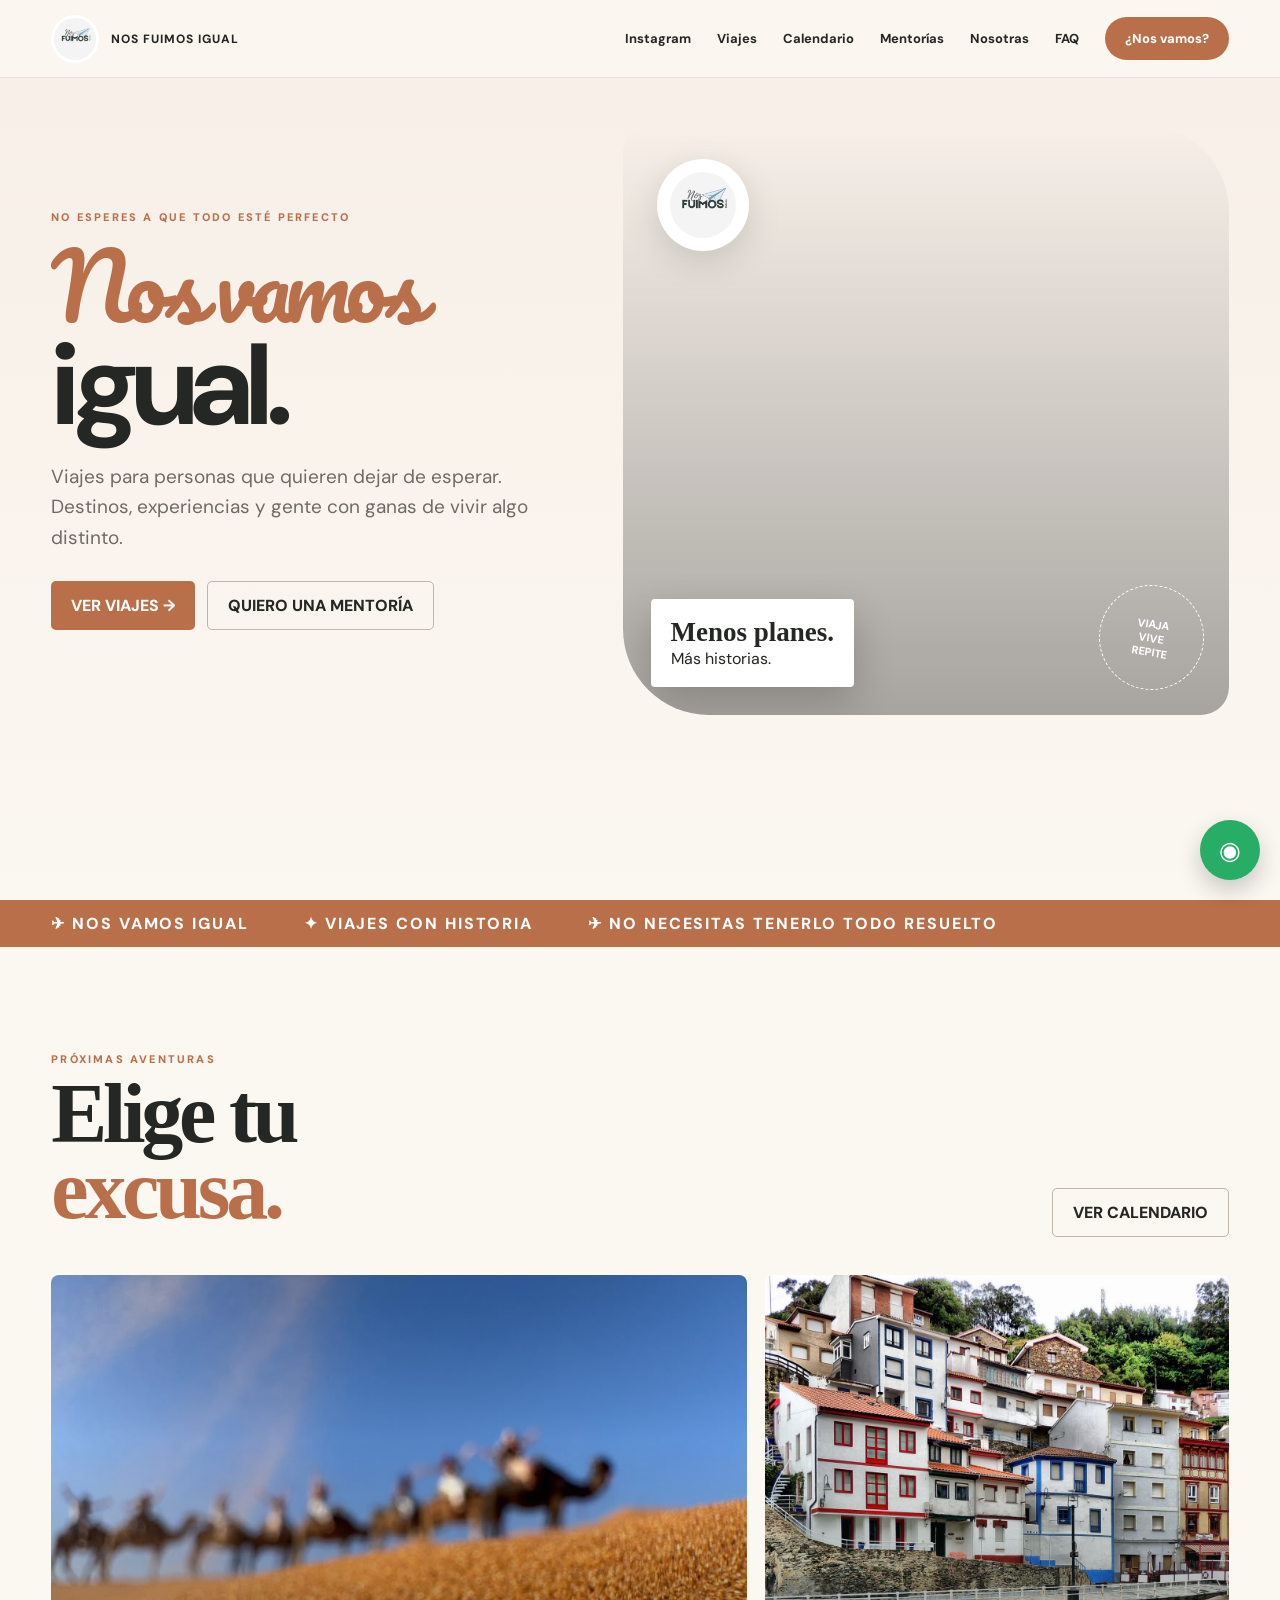
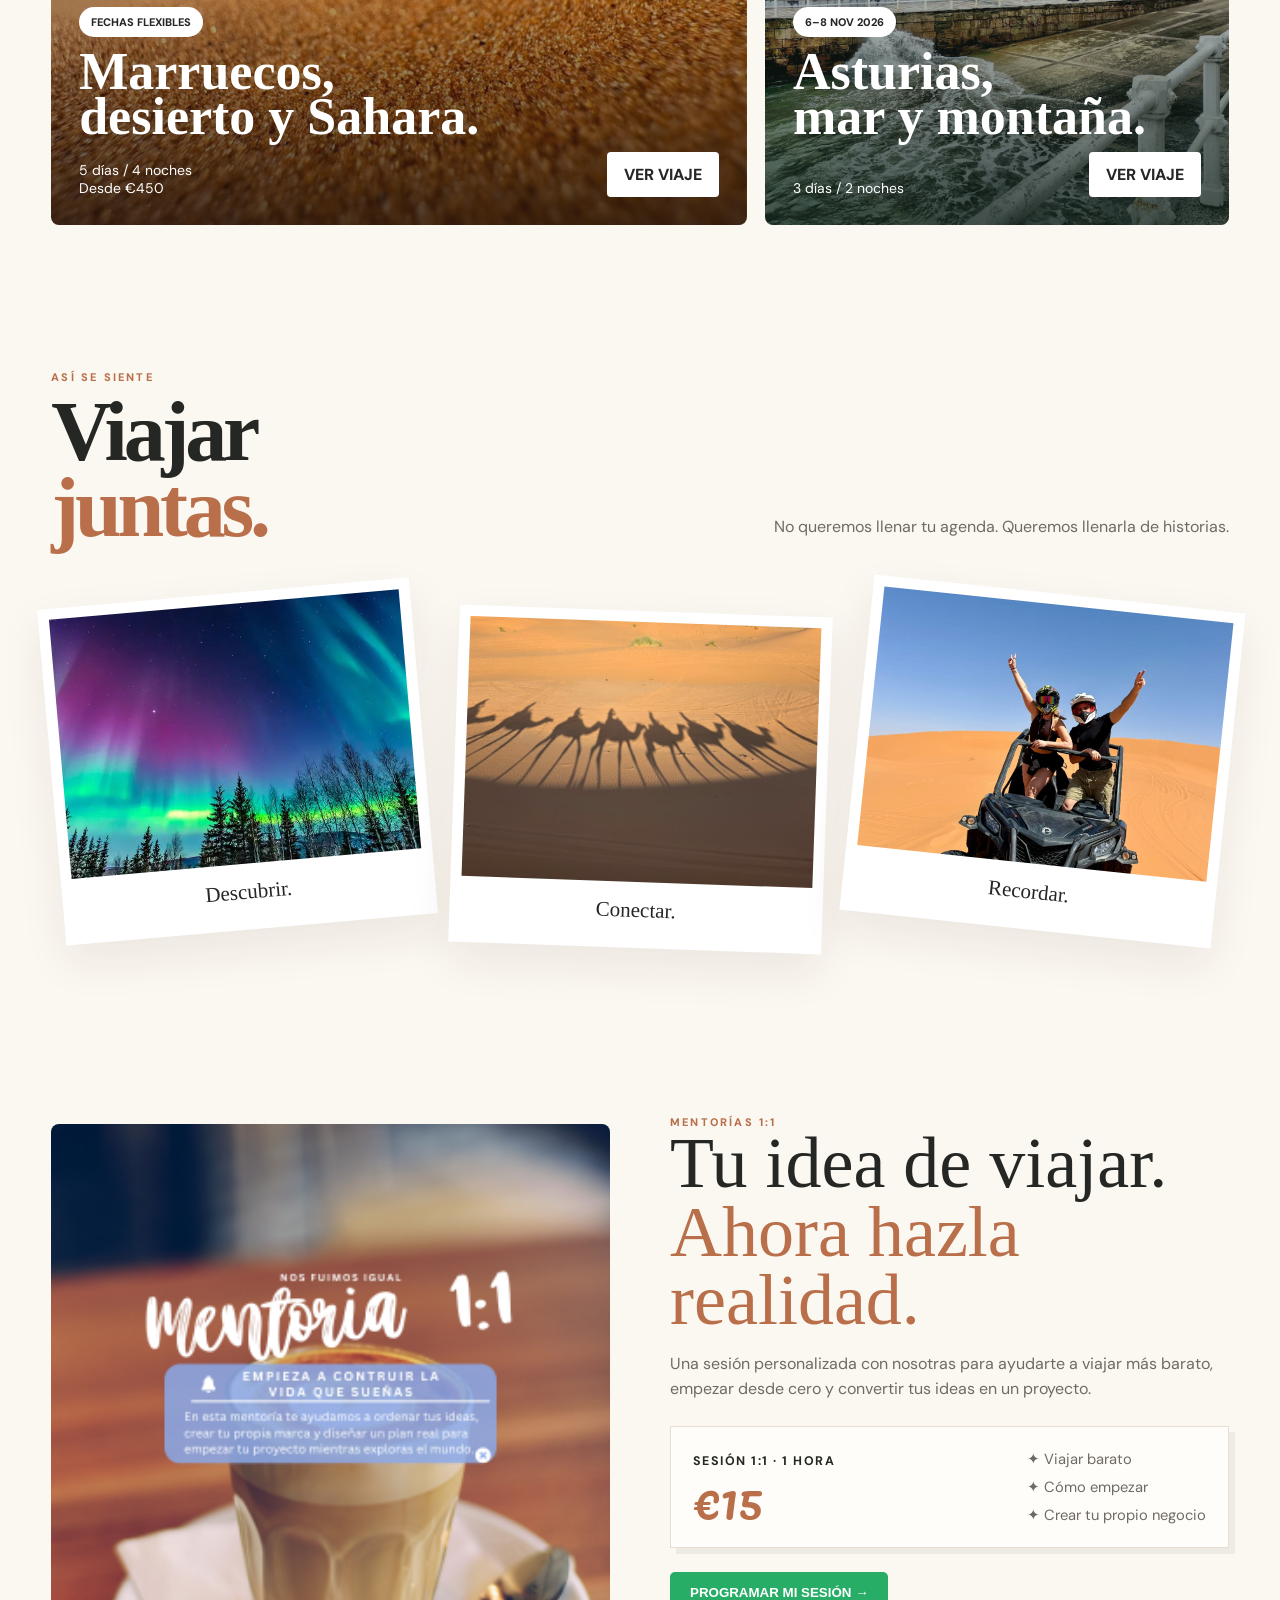
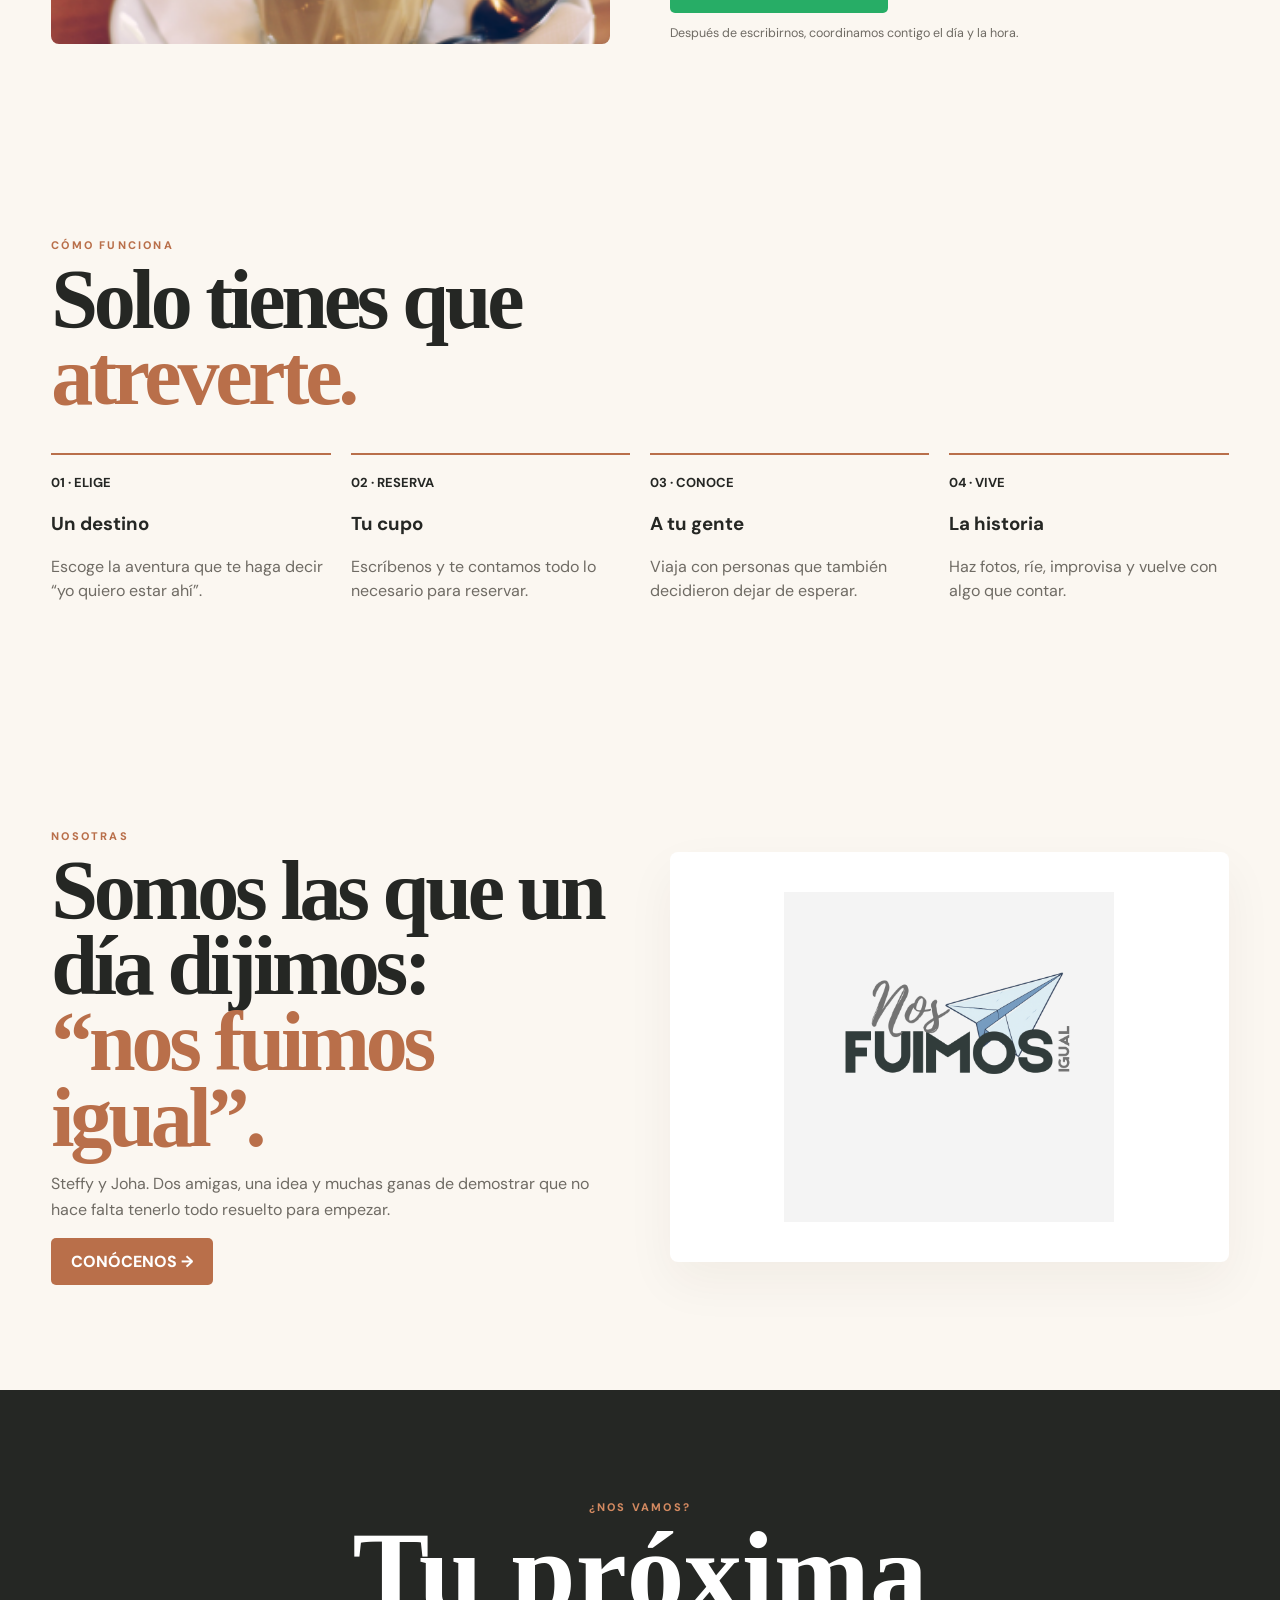
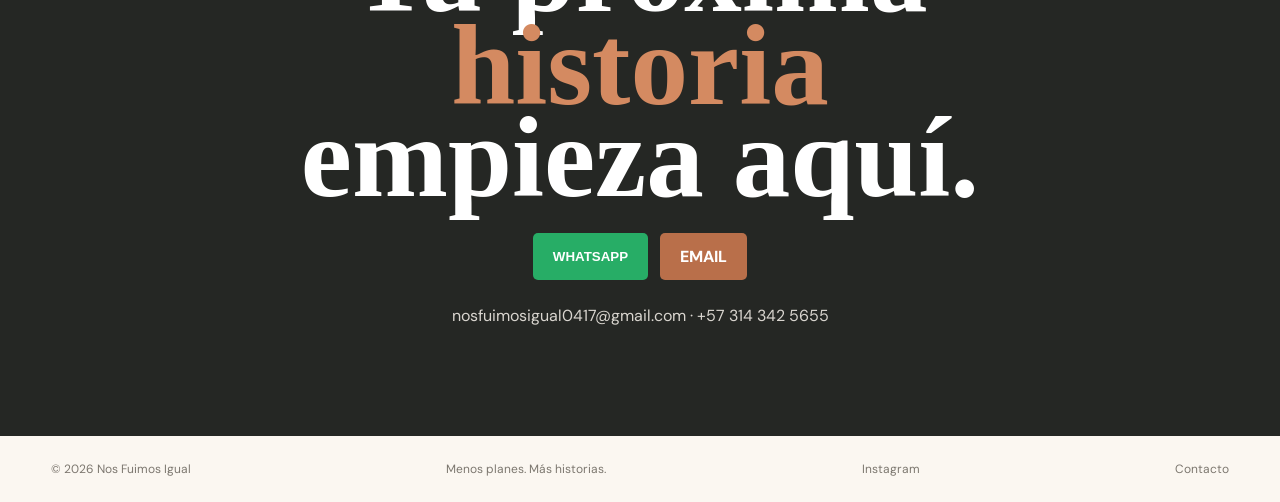
==== index.html @ 16d8e8a1 "Cambiar foto de Descubrir por auroras boreales" ====
<!doctype html><html lang="es"><head><meta charset="utf-8"><meta name="viewport" content="width=device-width,initial-scale=1"><title>Nos Fuimos Igual | Viajes que empiezan cuando te atreves</title><meta name="description" content="Nos Fuimos Igual: viajes, experiencias y aventuras para quienes quieren dejar de esperar."><link rel="stylesheet" href="styles.css"></head><body>
<header class="topbar"><a class="brand" href="index.html"><img src="fotos/NOS%20FUIMOS%20(1).png" alt="Nos Fuimos Igual"><span>NOS FUIMOS IGUAL</span></a><nav class="nav"><a href="https://www.instagram.com/nosfuimosigual/" target="_blank" rel="noopener">Instagram</a><a href="viajes.html">Viajes</a><a href="calendario.html">Calendario</a><a href="#mentorias">Mentorías</a><a href="nosotras.html">Nosotras</a><a href="faq.html">FAQ</a><a class="navcta" href="contacto.html">¿Nos vamos?</a></nav></header>
<main>
<section class="hero"><div class="wrap hero-grid"><div><div class="kicker">NO ESPERES A QUE TODO ESTÉ PERFECTO</div><h1><span class="script">Nos vamos</span><br>igual.</h1><p>Viajes para personas que quieren dejar de esperar. Destinos, experiencias y gente con ganas de vivir algo distinto.</p><div class="actions"><a class="btn" href="viajes.html">VER VIAJES →</a><a class="btn alt" href="#mentorias">QUIERO UNA MENTORÍA</a></div></div><div class="hero-visual"><img class="hero-logo" src="fotos/NOS%20FUIMOS%20(1).png" alt="Logo Nos Fuimos Igual"><div class="hero-note"><strong>Menos planes.</strong>Más historias.</div><div class="stamp">VIAJA<br>VIVE<br>REPITE</div></div></div></section>
<div class="ticker"><div class="wrap"><span>✈ NOS VAMOS IGUAL</span><span>✦ VIAJES CON HISTORIA</span><span>✈ NO NECESITAS TENERLO TODO RESUELTO</span></div></div>
<section class="section"><div class="wrap"><div class="section-head"><div><div class="kicker">PRÓXIMAS AVENTURAS</div><h2>Elige tu<br><em>excusa.</em></h2></div><a class="btn alt" href="calendario.html">VER CALENDARIO</a></div><div class="trips"><article class="trip-card morocco"><div class="trip-content"><span class="pill">FECHAS FLEXIBLES</span><h3>Marruecos,<br>desierto y Sahara.</h3><div class="trip-meta"><span>5 días / 4 noches<br>Desde €450</span><a class="white-btn" href="viaje-marruecos.html">VER VIAJE</a></div></div></article><article class="trip-card asturias"><div class="trip-content"><span class="pill">6–8 NOV 2026</span><h3>Asturias,<br>mar y montaña.</h3><div class="trip-meta"><span>3 días / 2 noches</span><a class="white-btn" href="viaje-asturias.html">VER VIAJE</a></div></div></article></div></div></section>
<section class="section" style="padding-top:40px"><div class="wrap"><div class="section-head"><div><div class="kicker">ASÍ SE SIENTE</div><h2>Viajar<br><em>juntas.</em></h2></div><p class="lead">No queremos llenar tu agenda. Queremos llenarla de historias.</p></div><div class="postcards"><div class="postcard"><img src="fotos/Auroras.webp" alt="Auroras boreales"><p>Descubrir.</p></div><div class="postcard"><img src="fotos/sombracamellos.jpeg" alt="Camellos en el desierto"><p>Conectar.</p></div><div class="postcard"><img src="fotos/marruecosboggy.jpeg" alt="Aventura"><p>Recordar.</p></div></div></div></section>
<section class="mentorias section" id="mentorias"><div class="wrap solo-grid"><div class="solo-photo"></div><div><div class="kicker">MENTORÍAS 1:1</div><div class="quote">Tu idea de viajar.<br><span style="color:var(--terr)">Ahora hazla realidad.</span></div><p class="lead">Una sesión personalizada con nosotras para ayudarte a viajar más barato, empezar desde cero y convertir tus ideas en un proyecto.</p><div class="mentor-box"><div><strong>SESIÓN 1:1 · 1 HORA</strong><div class="mentor-price">€15</div></div><div class="mentor-topics"><span>✦ Viajar barato</span><span>✦ Cómo empezar</span><span>✦ Crear tu propio negocio</span></div></div><button class="btn wa" data-wa="Hola Nos Fuimos Igual 👋 Quiero programar una mentoría 1:1 de 1 hora por €15. Me gustaría saber qué horarios tienen disponibles.">PROGRAMAR MI SESIÓN →</button><p class="small-note">Después de escribirnos, coordinamos contigo el día y la hora.</p></div></div></section>
<section class="section"><div class="wrap"><div class="kicker">CÓMO FUNCIONA</div><h2>Solo tienes que<br><em>atreverte.</em></h2><div class="steps"><div class="step"><b>01 · ELIGE</b><h3>Un destino</h3><p>Escoge la aventura que te haga decir “yo quiero estar ahí”.</p></div><div class="step"><b>02 · RESERVA</b><h3>Tu cupo</h3><p>Escríbenos y te contamos todo lo necesario para reservar.</p></div><div class="step"><b>03 · CONOCE</b><h3>A tu gente</h3><p>Viaja con personas que también decidieron dejar de esperar.</p></div><div class="step"><b>04 · VIVE</b><h3>La historia</h3><p>Haz fotos, ríe, improvisa y vuelve con algo que contar.</p></div></div></div></section>
<section class="section"><div class="wrap about"><div><div class="kicker">NOSOTRAS</div><h2>Somos las que un día dijimos:<br><em>“nos fuimos igual”.</em></h2><p class="lead">Steffy y Joha. Dos amigas, una idea y muchas ganas de demostrar que no hace falta tenerlo todo resuelto para empezar.</p><a class="btn" href="nosotras.html">CONÓCENOS →</a></div><div class="about-logo"><img src="fotos/NOS%20FUIMOS%20(1).png" alt="Logo Nos Fuimos Igual"></div></div></section>
<section class="contact"><div class="wrap"><div class="kicker" style="color:#d48a61">¿NOS VAMOS?</div><h2>Tu próxima<br><em>historia</em><br>empieza aquí.</h2><div class="contact-actions"><button class="btn wa" data-wa="Hola Nos Fuimos Igual 👋 Quiero información sobre sus viajes.">WHATSAPP</button><a class="btn" href="mailto:nosfuimosigual0417@gmail.com">EMAIL</a></div><div class="contact-info">nosfuimosigual0417@gmail.com · +57 314 342 5655</div></div></section></main>
<a class="floatwa" href="https://wa.me/573143425655" target="_blank" aria-label="WhatsApp">◉</a><footer class="footer wrap"><span>© 2026 Nos Fuimos Igual</span><span>Menos planes. Más historias.</span><a href="https://www.instagram.com/nosfuimosigual/" target="_blank" rel="noopener">Instagram</a><a href="contacto.html">Contacto</a></footer><script src="script.js"></script></body></html>
---- styles.css ----
@import url('https://fonts.googleapis.com/css2?family=DM+Sans:wght@400;500;600;700;800&family=Pacifico&display=swap');:root{--cream:#fbf7f1;--paper:#fffdf9;--terr:#b96f4a;--terr2:#d48a61;--ink:#252724;--muted:#6f6b64;--line:#e7ddd0}*{box-sizing:border-box}html{scroll-behavior:smooth}body{margin:0;background:var(--cream);color:var(--ink);font-family:'DM Sans',sans-serif}a{text-decoration:none;color:inherit}img{max-width:100%;display:block}.wrap{width:min(1180px,92vw);margin:auto}.topbar{position:fixed;z-index:50;top:0;left:0;right:0;height:78px;display:flex;align-items:center;justify-content:space-between;padding:0 4vw;background:#fbf7f1e8;backdrop-filter:blur(12px);border-bottom:1px solid #e8dfd4}.brand{display:flex;align-items:center;gap:12px;font-weight:800;letter-spacing:.08em;font-size:12px}.brand img{width:48px;height:48px;object-fit:contain;background:#fff;border-radius:50%;padding:3px}.nav{display:flex;align-items:center;gap:26px;font-size:13px;font-weight:700}.nav a:hover{color:var(--terr)}.navcta,.btn{display:inline-flex;align-items:center;justify-content:center;border:0;border-radius:5px;background:var(--terr);color:#fff;padding:13px 20px;font-weight:800;cursor:pointer}.navcta{border-radius:999px}.hero{padding:125px 0 70px;min-height:100vh;background:linear-gradient(180deg,#f7efe7,#fbf7f1)}.hero-grid{display:grid;grid-template-columns:.92fr 1.08fr;gap:55px;align-items:center}.script{font-family:Pacifico,cursive;font-weight:400}.hero h1{font-size:clamp(64px,9vw,126px);line-height:.88;letter-spacing:-.055em;margin:10px 0 25px}.hero h1 .script{color:var(--terr);font-size:.78em}.hero p{font-size:19px;line-height:1.6;color:var(--muted);max-width:560px}.actions{display:flex;gap:12px;flex-wrap:wrap;margin-top:28px}.btn.alt{background:transparent;color:var(--ink);border:1px solid #bfb5a8}.hero-visual{height:590px;border-radius:28px 86px 28px 86px;overflow:hidden;position:relative;background:linear-gradient(#0000,#0005),url('fotos/portadahd.jpg?v=1') center/cover}.hero-logo{position:absolute;left:34px;top:34px;width:92px;height:92px;background:#fff;border-radius:50%;padding:13px;box-shadow:0 10px 35px #0002}.hero-note{position:absolute;left:28px;bottom:28px;background:#fff;color:var(--ink);padding:18px 20px;border-radius:4px;box-shadow:0 15px 40px #0003}.hero-note strong{display:block;font-family:Georgia,serif;font-size:27px}.stamp{position:absolute;right:25px;bottom:25px;border:1px dashed #fff;color:#fff;border-radius:50%;width:105px;height:105px;display:grid;place-items:center;text-align:center;font-size:11px;font-weight:800;transform:rotate(9deg)}.ticker{background:var(--terr);color:#fff;padding:13px 0;overflow:hidden;white-space:nowrap;font-weight:800;letter-spacing:.12em}.ticker span{margin-right:55px}.section{padding:105px 0}.section-head{display:flex;align-items:end;justify-content:space-between;gap:30px;margin-bottom:38px}.kicker{font-size:11px;font-weight:800;letter-spacing:.2em;color:var(--terr);text-transform:uppercase}.section h2{font-family:Georgia,serif;font-size:clamp(48px,7vw,84px);line-height:.9;letter-spacing:-.05em;margin:10px 0}.section h2 em{color:var(--terr);font-style:normal}.lead{color:var(--muted);line-height:1.6;max-width:650px}.trips{display:grid;grid-template-columns:1.2fr .8fr;gap:18px}.trip-card{min-height:550px;border-radius:8px;overflow:hidden;position:relative;color:#fff;background-size:cover;background-position:center}.trip-card.morocco{background-image:linear-gradient(180deg,#0000 30%,#1c100dcc),url('fotos/Marruecos-desierto.jpeg')}.trip-card.asturias{background-image:linear-gradient(180deg,#0000 30%,#15251ecc),url('fotos/asturias.webp')}.trip-content{position:absolute;inset:auto 28px 28px}.pill{display:inline-block;padding:8px 12px;border-radius:99px;background:#fff;color:var(--ink);font-size:11px;font-weight:800;margin-bottom:12px}.trip-card h3{font-family:Georgia,serif;font-size:52px;line-height:.88;margin:0 0 12px}.trip-meta{display:flex;justify-content:space-between;align-items:end;gap:15px}.trip-meta span{font-size:14px}.white-btn{background:#fff;color:var(--ink);padding:12px 17px;border-radius:4px;font-weight:800}.postcards{display:grid;grid-template-columns:repeat(3,1fr);gap:30px;align-items:center}.postcard{background:#fff;padding:11px 11px 25px;box-shadow:0 18px 45px #3c2b1b14}.postcard:nth-child(1){transform:rotate(-5deg)}.postcard:nth-child(2){transform:translateY(18px) rotate(2deg)}.postcard:nth-child(3){transform:rotate(6deg)}.postcard img{height:260px;width:100%;object-fit:cover}.postcard p{font-family:Georgia,serif;text-align:center;margin:16px 0 0;font-size:21px}.solo{background:#ead7c8}.solo-grid{display:grid;grid-template-columns:.85fr 1.15fr;gap:55px;align-items:center}.solo-photo{min-height:520px;background:url('fotos/Mentoria11.png') center/cover;border-radius:8px}.quote{font-family:Georgia,serif;font-size:clamp(43px,6vw,72px);line-height:.95}.steps{display:grid;grid-template-columns:repeat(4,1fr);gap:20px;margin-top:40px}.step{border-top:2px solid var(--terr);padding-top:16px}.step b{font-size:13px}.step p{color:var(--muted);line-height:1.5}.about{display:grid;grid-template-columns:1fr 1fr;gap:60px;align-items:center}.about-logo{background:#fff;border-radius:8px;padding:40px;box-shadow:0 20px 50px #3c2b1b0d}.about-logo img{max-width:330px;margin:auto}.contact{background:var(--ink);color:#fff;padding:110px 0;text-align:center}.contact h2{font-family:Georgia,serif;font-size:clamp(62px,9vw,118px);line-height:.8;margin:12px 0 30px}.contact h2 em{color:var(--terr2);font-style:normal}.contact-actions{display:flex;justify-content:center;gap:12px;flex-wrap:wrap}.wa{background:#27ad66}.contact-info{margin-top:25px;color:#d9d5cf}.floatwa{position:fixed;right:20px;bottom:20px;z-index:60;width:60px;height:60px;border-radius:50%;background:#27ad66;color:#fff;display:grid;place-items:center;font-size:25px;box-shadow:0 10px 25px #0003}.footer{padding:25px 0;display:flex;justify-content:space-between;gap:20px;color:#7c776f;font-size:12px}.pagehero{padding:140px 0 70px;background:#ead7c8}.detail{padding:75px 0}.detail-hero{display:grid;grid-template-columns:1.15fr .85fr;gap:40px;align-items:end}.detail-photo{min-height:600px;border-radius:8px;background:center/cover}.detail-photo.morocco{background-image:url('fotos/Marruecos.jpg')}.detail-copy h1{font-family:Georgia,serif;font-size:clamp(60px,8vw,105px);line-height:.84;letter-spacing:-.05em;margin:15px 0}.detail-copy h1 em{color:var(--terr);font-style:normal}.facts{display:grid;grid-template-columns:1fr 1fr;gap:10px;margin:25px 0}.fact{background:#fff;padding:18px;border-left:4px solid var(--terr)}.fact small{display:block;color:var(--terr);font-weight:800;font-size:10px;letter-spacing:.15em;margin-bottom:6px}.pricebox{background:var(--terr);color:#fff;padding:28px;border-radius:4px;margin-top:20px}.pricebox small{letter-spacing:.15em;font-weight:800}.pricebox strong{font-size:62px;display:block;font-family:Georgia,serif}.pricebox span{font-weight:800}.info-list{font-size:18px;line-height:1.8}.info-list li::marker{color:var(--terr)}@media(max-width:850px){.nav{display:none}.hero-grid,.solo-grid,.about,.detail-hero,.trips{grid-template-columns:1fr}.hero{padding-top:105px}.hero-visual{height:430px}.postcards{grid-template-columns:1fr 1fr}.postcard:nth-child(3){display:none}.steps{grid-template-columns:1fr 1fr}.detail-photo{min-height:420px}}@media(max-width:560px){.section{padding:70px 0}.hero h1{font-size:61px}.hero-visual{height:390px}.postcards{grid-template-columns:1fr}.postcard:nth-child(3){display:block}.postcard:nth-child(2){transform:none}.steps{grid-template-columns:1fr}.facts{grid-template-columns:1fr}.footer{flex-direction:column}.trip-card h3{font-size:43px}.contact h2{font-size:65px}}

/* Mentorías 1:1 */
.mentor-box{margin:24px 0;padding:22px;border:1px solid var(--line);background:var(--paper);display:flex;align-items:center;justify-content:space-between;gap:24px;box-shadow:6px 6px 0 rgba(37,39,36,.06)}
.mentor-box strong{font-size:.78rem;letter-spacing:.12em}
.mentor-price{font-family:"Pacifico",cursive;font-size:3rem;line-height:1;color:var(--terr);margin-top:6px}
.mentor-topics{display:flex;flex-direction:column;gap:8px;font-size:.92rem;color:var(--muted)}
.small-note{font-size:.78rem;color:var(--muted);margin-top:12px}
@media(max-width:760px){.mentor-box{align-items:flex-start;flex-direction:column;gap:16px}.mentor-price{font-size:2.5rem}}


/* Catálogo de viajes */
.catalog-section{padding:85px 0 110px;background:var(--cream)}
.cards{display:grid;grid-template-columns:repeat(2,minmax(0,1fr));gap:28px}
.trip{min-height:620px;border-radius:12px;overflow:hidden;position:relative;color:#fff;padding:30px;display:flex;flex-direction:column;justify-content:flex-end;box-shadow:0 22px 55px #3c2b1b1c;background-size:cover;background-position:center}
.trip.morocco{background-image:linear-gradient(180deg,#0000 30%,#17100edd 100%),url('fotos/Marruecos-desierto.jpeg')}
.trip.asturias{background-image:linear-gradient(180deg,#0000 30%,#142016dd 100%),url('fotos/asturias.webp')}
.trip .tag{position:absolute;top:24px;left:24px;background:#fff;color:var(--ink);padding:9px 14px;border-radius:999px;font-size:11px;font-weight:800;letter-spacing:.05em}
.trip .country{font-size:12px;font-weight:800;letter-spacing:.16em;margin-bottom:12px}
.trip h3{font-family:Georgia,serif;font-size:clamp(45px,5vw,68px);line-height:.88;letter-spacing:-.04em;margin:0 0 14px}
.trip p{margin:0 0 22px;font-size:15px}
.trip-bottom{display:flex;align-items:center;justify-content:space-between;gap:20px}
.trip-bottom strong{font-size:18px}
.whitebtn{display:inline-flex;align-items:center;justify-content:center;background:#fff;color:var(--ink);padding:15px 22px;border-radius:5px;font-weight:800;font-size:13px;letter-spacing:.03em;box-shadow:0 8px 20px #0003;transition:transform .2s,background .2s}
.whitebtn:hover{transform:translateY(-2px);background:#f7efe7}
@media(max-width:760px){.cards{grid-template-columns:1fr}.trip{min-height:540px}.catalog-section{padding:65px 0 80px}}


/* Itinerarios y fichas completas */
.itinerary{padding:95px 0;background:var(--paper)}
.itinerary-head{max-width:760px;margin-bottom:48px}
.itinerary-head h2{font-family:Georgia,serif;font-size:clamp(48px,6vw,78px);line-height:.9;letter-spacing:-.05em;margin:10px 0 18px}
.itinerary-head h2 em{color:var(--terr);font-style:normal}
.day-card{display:grid;grid-template-columns:260px 1fr;gap:34px;align-items:stretch;padding:28px 0;border-top:1px solid var(--line)}
.day-card:last-child{border-bottom:1px solid var(--line)}
.day-photo{min-height:230px;border-radius:10px;background:center/cover}
.day-number{color:var(--terr);font-weight:800;font-size:11px;letter-spacing:.18em;margin-bottom:8px}
.day-card h3{font-family:Georgia,serif;font-size:38px;line-height:1;margin:0 0 14px}
.day-card p{color:var(--muted);font-size:16px;line-height:1.65;margin:0 0 12px}
.day-card ul{margin:10px 0 0;padding-left:20px;color:var(--muted);line-height:1.65}
.include-grid{display:grid;grid-template-columns:1fr 1fr;gap:22px;margin-top:35px}
.include-box{padding:30px;background:var(--cream);border:1px solid var(--line);border-radius:8px}
.include-box h3{font-family:Georgia,serif;font-size:34px;margin:0 0 18px}
.include-box ul{margin:0;padding-left:20px;line-height:1.8;color:var(--muted)}
.trip-price-banner{margin:45px 0;padding:32px 36px;background:var(--terr);color:#fff;border-radius:10px;display:flex;align-items:center;justify-content:space-between;gap:25px}
.trip-price-banner small{display:block;letter-spacing:.15em;font-weight:800;font-size:11px}
.trip-price-banner strong{font-family:Georgia,serif;font-size:52px;line-height:1}
.trip-price-banner span{font-size:14px;opacity:.92}
.gallery-strip{display:grid;grid-template-columns:repeat(3,1fr);gap:18px;margin-top:48px}
.gallery-strip img{width:100%;height:250px;object-fit:cover;border-radius:10px}
.final-cta{background:var(--ink);color:#fff;padding:90px 0;text-align:center}
.final-cta h2{font-family:Georgia,serif;font-size:clamp(55px,8vw,100px);line-height:.85;margin:12px 0 28px}
.final-cta h2 em{color:var(--terr2);font-style:normal}
@media(max-width:760px){
  .day-card{grid-template-columns:1fr}
  .day-photo{min-height:260px}
  .include-grid,.gallery-strip{grid-template-columns:1fr}
  .trip-price-banner{align-items:flex-start;flex-direction:column}
  .trip-price-banner strong{font-size:44px}
}

.info-grid{display:grid;grid-template-columns:1fr 1fr;gap:10px;margin:25px 0}
.info{background:#fff;padding:18px;border-left:4px solid var(--terr);display:flex;flex-direction:column;gap:6px}
.info b{font-size:10px;letter-spacing:.15em;color:var(--terr)}
@media(max-width:560px){.info-grid{grid-template-columns:1fr}}

/* Calendario dinámico */
.calendar-hero{background:linear-gradient(135deg,#ead7c8,#fbf7f1)}
.calendar-section{padding:90px 0 110px;background:var(--cream)}
.calendar-intro{max-width:800px;margin-bottom:65px}
.calendar-intro h2{font-family:Georgia,serif;font-size:clamp(48px,6vw,78px);line-height:.9;letter-spacing:-.05em;margin:10px 0 18px}
.calendar-intro h2 em,.calendar-flex h3 em{color:var(--terr);font-style:normal}
.month-block{margin:0 0 72px}
.month-title{display:flex;align-items:baseline;gap:14px;border-bottom:2px solid var(--ink);padding-bottom:12px;margin-bottom:22px}
.month-title span{font-family:Georgia,serif;font-size:clamp(35px,5vw,58px);line-height:1}
.month-title strong{font-size:15px;letter-spacing:.16em;color:var(--terr)}
.calendar-cards{display:grid;grid-template-columns:1fr 1fr;gap:22px}
.calendar-trip{background:var(--paper);border:1px solid var(--line);border-radius:12px;overflow:hidden;display:grid;grid-template-columns:180px 1fr;min-height:280px;box-shadow:0 14px 35px #3c2b1b12}
.calendar-trip.upcoming{grid-template-columns:280px 1fr}
.calendar-trip-photo{background:center/cover;min-height:100%}
.asturias-calendar{background-image:url('fotos/asturias.webp')}
.morocco-calendar{background-image:url('fotos/Marruecos.jpg')}
 .asia-calendar{background-image:linear-gradient(135deg,#17334a,#7a6b92,#d48a61)}
 .aurora-calendar{background-image:linear-gradient(135deg,#102c3d,#355c66,#8d7390)}
.calendar-trip-body{padding:25px;display:flex;flex-direction:column}
.calendar-label{font-size:10px;font-weight:800;letter-spacing:.14em;color:var(--terr)}
.calendar-trip h3{font-family:Georgia,serif;font-size:34px;line-height:1;margin:8px 0}
.calendar-sub{font-weight:800;margin:0 0 12px}
.calendar-trip-body>p:not(.calendar-sub){color:var(--muted);line-height:1.55;margin:0 0 18px}
.calendar-bottom{display:flex;align-items:center;justify-content:space-between;gap:12px;margin-top:auto}
.calendar-bottom strong{font-size:14px}
.calendar-flex{display:flex;align-items:center;justify-content:space-between;gap:30px;background:var(--ink);color:#fff;padding:32px;border-radius:12px}
.calendar-flex h3{font-family:Georgia,serif;font-size:36px;margin:7px 0}
.calendar-flex p{color:#d9d5cf;max-width:700px;line-height:1.55;margin:0}
@media(max-width:850px){.calendar-cards{grid-template-columns:1fr}.calendar-trip,.calendar-trip.upcoming{grid-template-columns:1fr}.calendar-trip-photo{min-height:220px}.calendar-flex{flex-direction:column;align-items:flex-start}}
@media(max-width:560px){.calendar-section{padding:65px 0 80px}.month-block{margin-bottom:55px}.calendar-bottom{align-items:flex-start;flex-direction:column}.calendar-flex{padding:25px}}

.mentorias{padding-top:80px;padding-bottom:80px}.mentorias .solo-grid{display:grid;grid-template-columns:1fr 1fr;gap:60px;align-items:center}@media(max-width:760px){.mentorias .solo-grid{grid-template-columns:1fr;gap:35px}}

/* Hero principal: foto kayak + logo sin recorte */
.hero-logo{object-fit:contain}

/* Calendario visual */
.calendar-showcase{display:grid;grid-template-columns:1fr 1fr;gap:28px}
.calendar-destination{position:relative;min-height:540px;border-radius:14px;overflow:hidden;color:#fff;background-size:cover;background-position:center;box-shadow:0 20px 55px #3c2b1b20}
.calendar-destination::after{content:"";position:absolute;inset:0;background:linear-gradient(180deg,#0000 28%,#17100ee8 100%)}
.calendar-destination.asturias{background-image:url('fotos/asturias.webp')}
.calendar-destination.morocco{background-image:url('fotos/Marruecos-desierto.jpeg')}
.calendar-destination.asia{background-image:url('fotos/Asia.jpg?v=2')}
.calendar-destination.aurora{background-image:url('fotos/Auroras.webp?v=2')}
.calendar-destination .calendar-date{position:absolute;z-index:2;top:22px;left:22px;background:#fff;color:var(--ink);padding:12px 16px;border-radius:999px;font-size:12px;font-weight:800;letter-spacing:.06em}
.calendar-destination .calendar-destination-body{position:absolute;z-index:2;left:30px;right:30px;bottom:30px}
.calendar-destination .calendar-destination-body .kicker{color:#fff;opacity:.9}
.calendar-destination h3{font-family:Georgia,serif;font-size:clamp(52px,6vw,82px);line-height:.84;letter-spacing:-.05em;margin:8px 0 14px}
.calendar-destination p{max-width:570px;line-height:1.5;margin:0 0 20px;color:#eee8e0}
.calendar-destination .calendar-actions{display:flex;align-items:center;justify-content:space-between;gap:18px}
.calendar-destination .calendar-actions strong{font-size:15px}
.calendar-note{margin-top:55px;padding:30px;background:var(--ink);color:#fff;border-radius:12px;display:flex;align-items:center;justify-content:space-between;gap:25px}
.calendar-note p{color:#d9d5cf;max-width:700px;margin:8px 0 0;line-height:1.55}
@media(max-width:850px){.calendar-showcase{grid-template-columns:1fr}.calendar-destination{min-height:500px}.calendar-note{flex-direction:column;align-items:flex-start}}
@media(max-width:560px){.calendar-destination{min-height:450px}.calendar-destination h3{font-size:48px}.calendar-destination .calendar-destination-body{left:22px;right:22px;bottom:22px}}

/* Nosotras: fotos reales de Joha y Steff */
.team-gallery{display:grid;grid-template-columns:1.15fr .85fr;gap:18px;margin-top:35px}
.team-gallery .team-main{min-height:560px;background:center/cover;border-radius:12px}
.team-gallery .team-side{display:grid;grid-template-rows:1fr 1fr;gap:18px}
.team-gallery .team-side div{min-height:270px;background:center/cover;border-radius:12px}
.team-caption{margin-top:16px;color:var(--muted);font-size:14px}
@media(max-width:760px){.team-gallery{grid-template-columns:1fr}.team-gallery .team-side{grid-template-columns:1fr 1fr;grid-template-rows:1fr}.team-gallery .team-side div{min-height:230px}}


/* Nosotras: foto protagonista + logo secundario */
.about-photo{background:var(--paper);border-radius:8px;overflow:hidden;box-shadow:0 20px 50px #3c2b1b0d;min-height:430px}
.about-photo img{width:100%;height:100%;min-height:430px;object-fit:cover}
.team-logo{background:#fff;border-radius:12px;display:flex;align-items:center;justify-content:center;padding:25px;box-shadow:0 12px 30px #3c2b1b12}
.team-logo img{width:100%;height:100%;object-fit:contain}
@media(max-width:760px){.about-photo,.about-photo img{min-height:360px}}
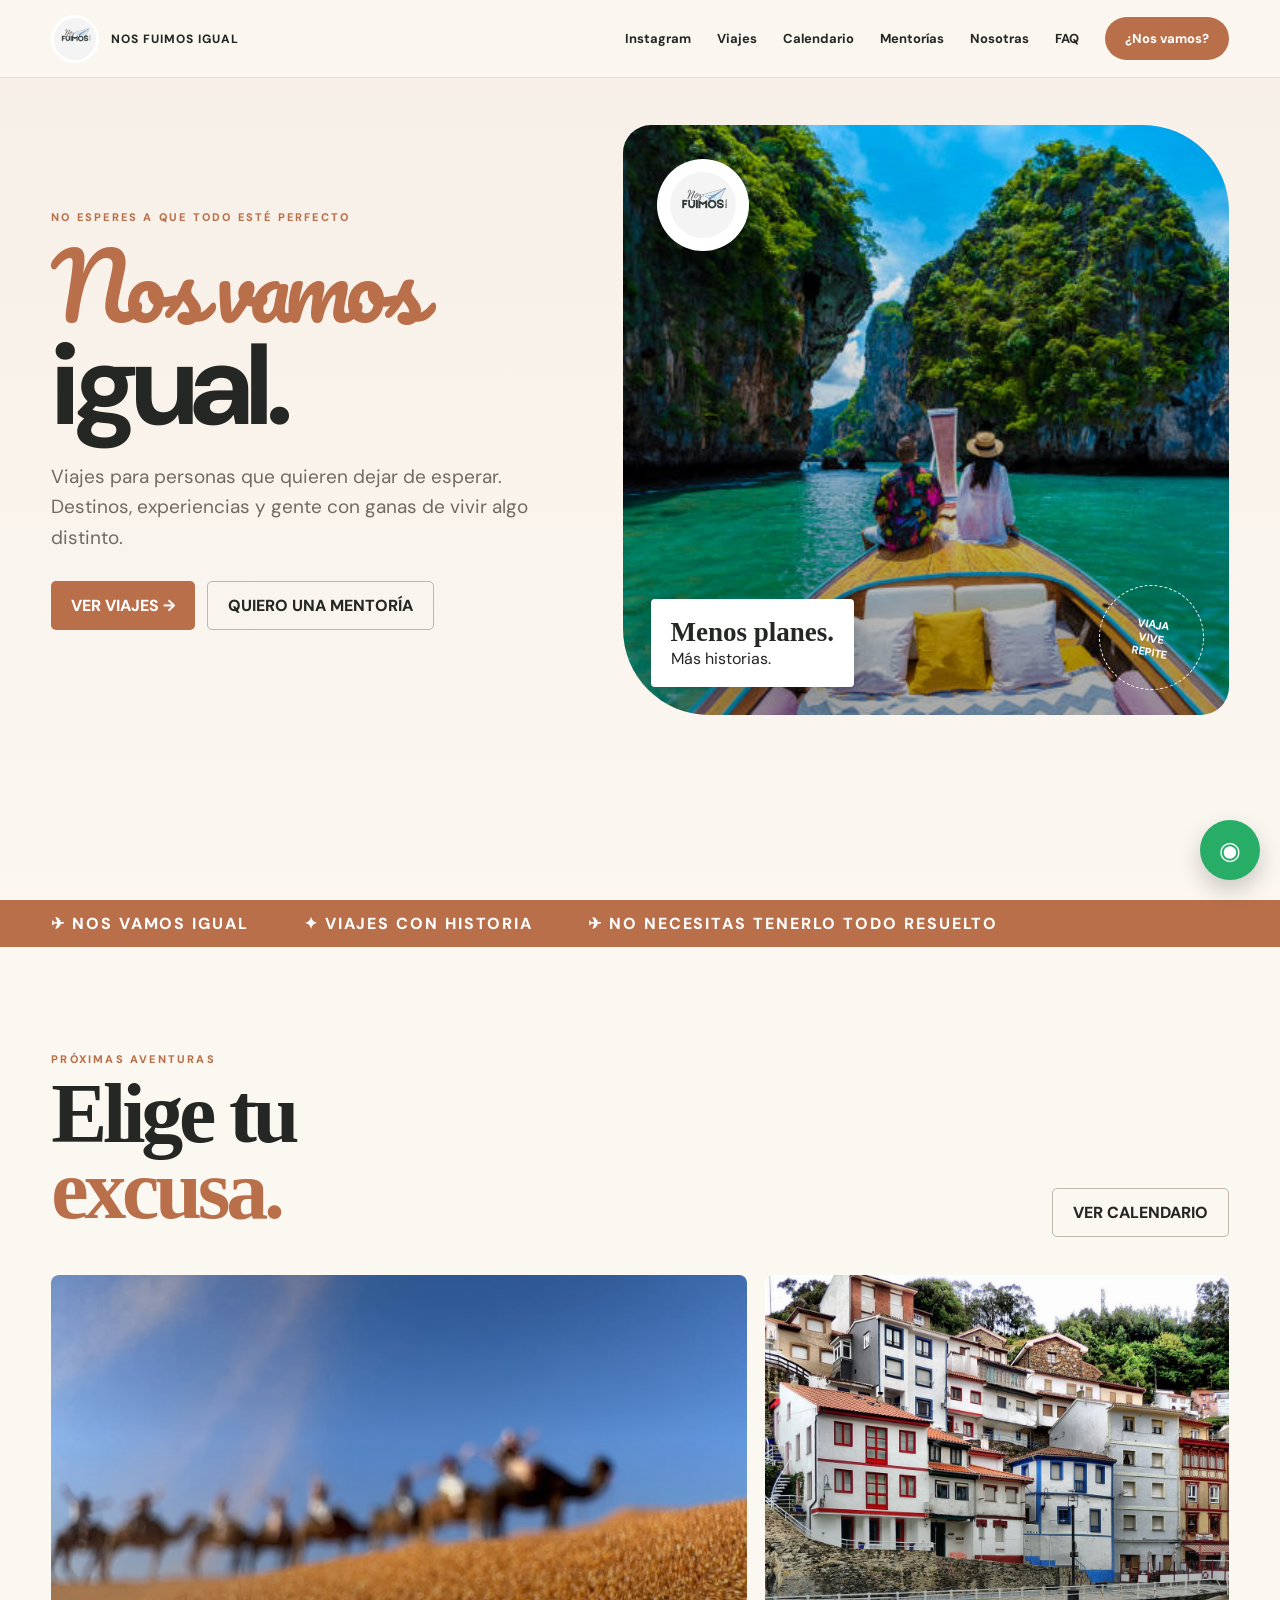
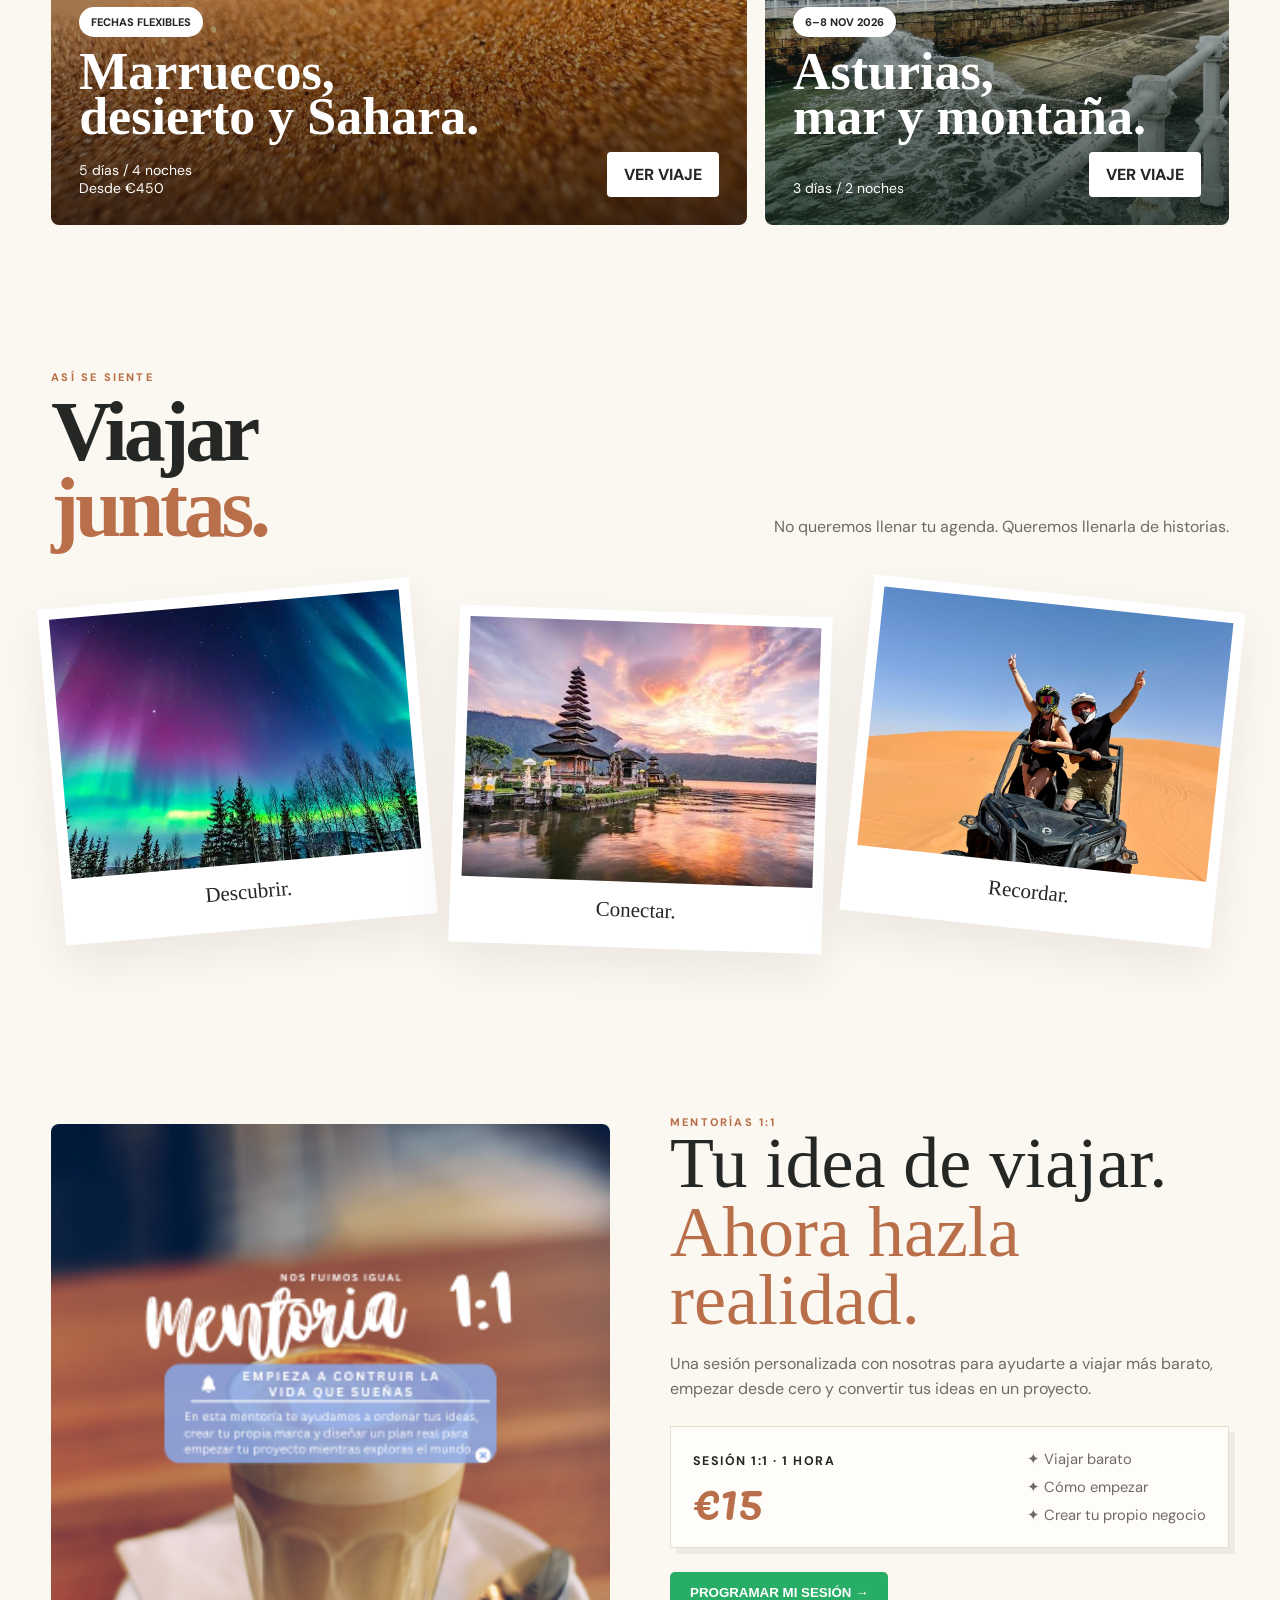
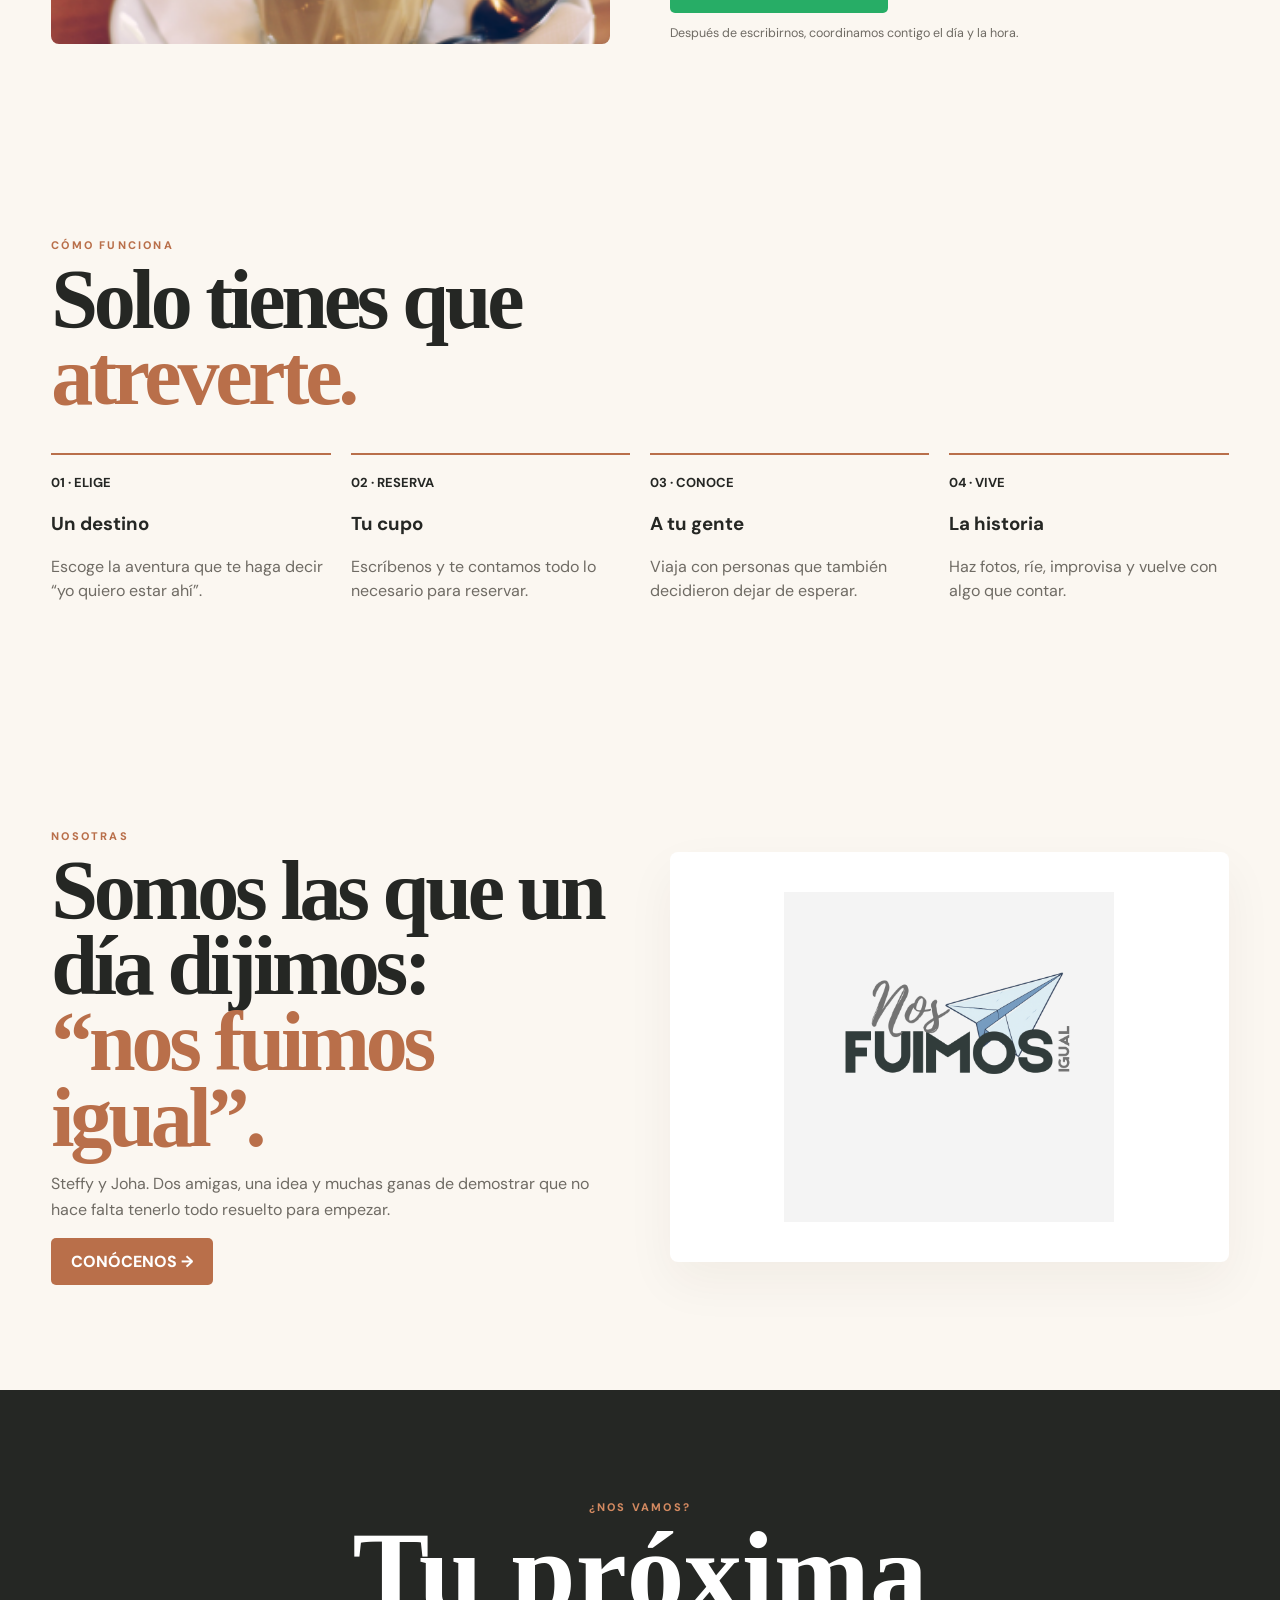
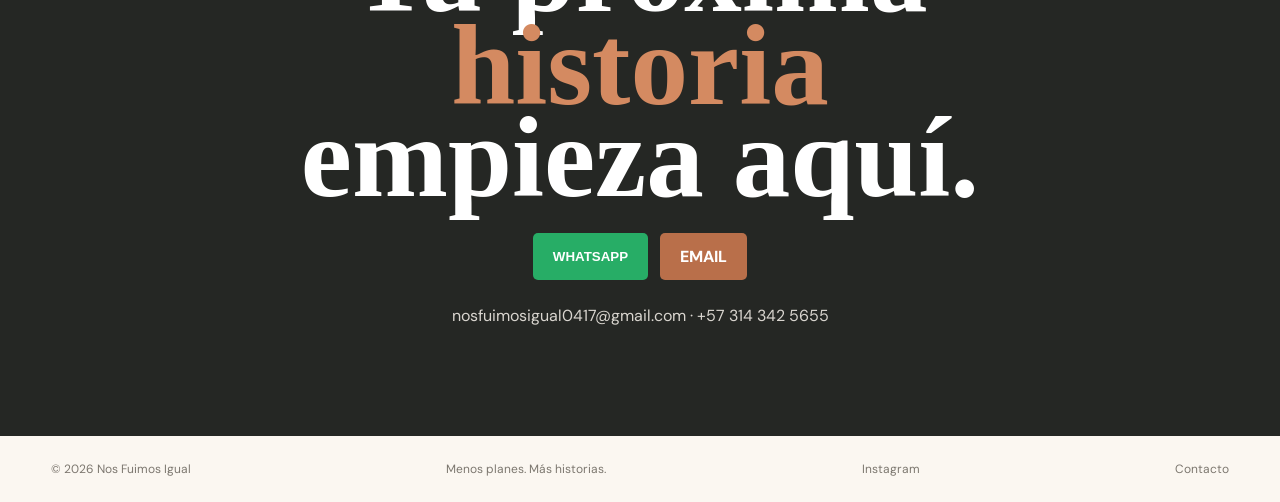
==== commit 72001333: "Cambiar Conectar por Asia 1" ====
--- a/index.html
+++ b/index.html
@@ -4,7 +4,7 @@
 <section class="hero"><div class="wrap hero-grid"><div><div class="kicker">NO ESPERES A QUE TODO ESTÉ PERFECTO</div><h1><span class="script">Nos vamos</span><br>igual.</h1><p>Viajes para personas que quieren dejar de esperar. Destinos, experiencias y gente con ganas de vivir algo distinto.</p><div class="actions"><a class="btn" href="viajes.html">VER VIAJES →</a><a class="btn alt" href="#mentorias">QUIERO UNA MENTORÍA</a></div></div><div class="hero-visual"><img class="hero-logo" src="fotos/NOS%20FUIMOS%20(1).png" alt="Logo Nos Fuimos Igual"><div class="hero-note"><strong>Menos planes.</strong>Más historias.</div><div class="stamp">VIAJA<br>VIVE<br>REPITE</div></div></div></section>
 <div class="ticker"><div class="wrap"><span>✈ NOS VAMOS IGUAL</span><span>✦ VIAJES CON HISTORIA</span><span>✈ NO NECESITAS TENERLO TODO RESUELTO</span></div></div>
 <section class="section"><div class="wrap"><div class="section-head"><div><div class="kicker">PRÓXIMAS AVENTURAS</div><h2>Elige tu<br><em>excusa.</em></h2></div><a class="btn alt" href="calendario.html">VER CALENDARIO</a></div><div class="trips"><article class="trip-card morocco"><div class="trip-content"><span class="pill">FECHAS FLEXIBLES</span><h3>Marruecos,<br>desierto y Sahara.</h3><div class="trip-meta"><span>5 días / 4 noches<br>Desde €450</span><a class="white-btn" href="viaje-marruecos.html">VER VIAJE</a></div></div></article><article class="trip-card asturias"><div class="trip-content"><span class="pill">6–8 NOV 2026</span><h3>Asturias,<br>mar y montaña.</h3><div class="trip-meta"><span>3 días / 2 noches</span><a class="white-btn" href="viaje-asturias.html">VER VIAJE</a></div></div></article></div></div></section>
-<section class="section" style="padding-top:40px"><div class="wrap"><div class="section-head"><div><div class="kicker">ASÍ SE SIENTE</div><h2>Viajar<br><em>juntas.</em></h2></div><p class="lead">No queremos llenar tu agenda. Queremos llenarla de historias.</p></div><div class="postcards"><div class="postcard"><img src="fotos/Auroras.webp" alt="Auroras boreales"><p>Descubrir.</p></div><div class="postcard"><img src="fotos/sombracamellos.jpeg" alt="Camellos en el desierto"><p>Conectar.</p></div><div class="postcard"><img src="fotos/marruecosboggy.jpeg" alt="Aventura"><p>Recordar.</p></div></div></div></section>
+<section class="section" style="padding-top:40px"><div class="wrap"><div class="section-head"><div><div class="kicker">ASÍ SE SIENTE</div><h2>Viajar<br><em>juntas.</em></h2></div><p class="lead">No queremos llenar tu agenda. Queremos llenarla de historias.</p></div><div class="postcards"><div class="postcard"><img src="fotos/Auroras.webp" alt="Auroras boreales"><p>Descubrir.</p></div><div class="postcard"><img src="fotos/Asia1.jpg?v=3" alt="Camellos en el desierto"><p>Conectar.</p></div><div class="postcard"><img src="fotos/marruecosboggy.jpeg" alt="Aventura"><p>Recordar.</p></div></div></div></section>
 <section class="mentorias section" id="mentorias"><div class="wrap solo-grid"><div class="solo-photo"></div><div><div class="kicker">MENTORÍAS 1:1</div><div class="quote">Tu idea de viajar.<br><span style="color:var(--terr)">Ahora hazla realidad.</span></div><p class="lead">Una sesión personalizada con nosotras para ayudarte a viajar más barato, empezar desde cero y convertir tus ideas en un proyecto.</p><div class="mentor-box"><div><strong>SESIÓN 1:1 · 1 HORA</strong><div class="mentor-price">€15</div></div><div class="mentor-topics"><span>✦ Viajar barato</span><span>✦ Cómo empezar</span><span>✦ Crear tu propio negocio</span></div></div><button class="btn wa" data-wa="Hola Nos Fuimos Igual 👋 Quiero programar una mentoría 1:1 de 1 hora por €15. Me gustaría saber qué horarios tienen disponibles.">PROGRAMAR MI SESIÓN →</button><p class="small-note">Después de escribirnos, coordinamos contigo el día y la hora.</p></div></div></section>
 <section class="section"><div class="wrap"><div class="kicker">CÓMO FUNCIONA</div><h2>Solo tienes que<br><em>atreverte.</em></h2><div class="steps"><div class="step"><b>01 · ELIGE</b><h3>Un destino</h3><p>Escoge la aventura que te haga decir “yo quiero estar ahí”.</p></div><div class="step"><b>02 · RESERVA</b><h3>Tu cupo</h3><p>Escríbenos y te contamos todo lo necesario para reservar.</p></div><div class="step"><b>03 · CONOCE</b><h3>A tu gente</h3><p>Viaja con personas que también decidieron dejar de esperar.</p></div><div class="step"><b>04 · VIVE</b><h3>La historia</h3><p>Haz fotos, ríe, improvisa y vuelve con algo que contar.</p></div></div></div></section>
 <section class="section"><div class="wrap about"><div><div class="kicker">NOSOTRAS</div><h2>Somos las que un día dijimos:<br><em>“nos fuimos igual”.</em></h2><p class="lead">Steffy y Joha. Dos amigas, una idea y muchas ganas de demostrar que no hace falta tenerlo todo resuelto para empezar.</p><a class="btn" href="nosotras.html">CONÓCENOS →</a></div><div class="about-logo"><img src="fotos/NOS%20FUIMOS%20(1).png" alt="Logo Nos Fuimos Igual"></div></div></section>
--- a/styles.css
+++ b/styles.css
@@ -1,4 +1,4 @@
-@import url('https://fonts.googleapis.com/css2?family=DM+Sans:wght@400;500;600;700;800&family=Pacifico&display=swap');:root{--cream:#fbf7f1;--paper:#fffdf9;--terr:#b96f4a;--terr2:#d48a61;--ink:#252724;--muted:#6f6b64;--line:#e7ddd0}*{box-sizing:border-box}html{scroll-behavior:smooth}body{margin:0;background:var(--cream);color:var(--ink);font-family:'DM Sans',sans-serif}a{text-decoration:none;color:inherit}img{max-width:100%;display:block}.wrap{width:min(1180px,92vw);margin:auto}.topbar{position:fixed;z-index:50;top:0;left:0;right:0;height:78px;display:flex;align-items:center;justify-content:space-between;padding:0 4vw;background:#fbf7f1e8;backdrop-filter:blur(12px);border-bottom:1px solid #e8dfd4}.brand{display:flex;align-items:center;gap:12px;font-weight:800;letter-spacing:.08em;font-size:12px}.brand img{width:48px;height:48px;object-fit:contain;background:#fff;border-radius:50%;padding:3px}.nav{display:flex;align-items:center;gap:26px;font-size:13px;font-weight:700}.nav a:hover{color:var(--terr)}.navcta,.btn{display:inline-flex;align-items:center;justify-content:center;border:0;border-radius:5px;background:var(--terr);color:#fff;padding:13px 20px;font-weight:800;cursor:pointer}.navcta{border-radius:999px}.hero{padding:125px 0 70px;min-height:100vh;background:linear-gradient(180deg,#f7efe7,#fbf7f1)}.hero-grid{display:grid;grid-template-columns:.92fr 1.08fr;gap:55px;align-items:center}.script{font-family:Pacifico,cursive;font-weight:400}.hero h1{font-size:clamp(64px,9vw,126px);line-height:.88;letter-spacing:-.055em;margin:10px 0 25px}.hero h1 .script{color:var(--terr);font-size:.78em}.hero p{font-size:19px;line-height:1.6;color:var(--muted);max-width:560px}.actions{display:flex;gap:12px;flex-wrap:wrap;margin-top:28px}.btn.alt{background:transparent;color:var(--ink);border:1px solid #bfb5a8}.hero-visual{height:590px;border-radius:28px 86px 28px 86px;overflow:hidden;position:relative;background:linear-gradient(#0000,#0005),url('fotos/portadahd.jpg?v=1') center/cover}.hero-logo{position:absolute;left:34px;top:34px;width:92px;height:92px;background:#fff;border-radius:50%;padding:13px;box-shadow:0 10px 35px #0002}.hero-note{position:absolute;left:28px;bottom:28px;background:#fff;color:var(--ink);padding:18px 20px;border-radius:4px;box-shadow:0 15px 40px #0003}.hero-note strong{display:block;font-family:Georgia,serif;font-size:27px}.stamp{position:absolute;right:25px;bottom:25px;border:1px dashed #fff;color:#fff;border-radius:50%;width:105px;height:105px;display:grid;place-items:center;text-align:center;font-size:11px;font-weight:800;transform:rotate(9deg)}.ticker{background:var(--terr);color:#fff;padding:13px 0;overflow:hidden;white-space:nowrap;font-weight:800;letter-spacing:.12em}.ticker span{margin-right:55px}.section{padding:105px 0}.section-head{display:flex;align-items:end;justify-content:space-between;gap:30px;margin-bottom:38px}.kicker{font-size:11px;font-weight:800;letter-spacing:.2em;color:var(--terr);text-transform:uppercase}.section h2{font-family:Georgia,serif;font-size:clamp(48px,7vw,84px);line-height:.9;letter-spacing:-.05em;margin:10px 0}.section h2 em{color:var(--terr);font-style:normal}.lead{color:var(--muted);line-height:1.6;max-width:650px}.trips{display:grid;grid-template-columns:1.2fr .8fr;gap:18px}.trip-card{min-height:550px;border-radius:8px;overflow:hidden;position:relative;color:#fff;background-size:cover;background-position:center}.trip-card.morocco{background-image:linear-gradient(180deg,#0000 30%,#1c100dcc),url('fotos/Marruecos-desierto.jpeg')}.trip-card.asturias{background-image:linear-gradient(180deg,#0000 30%,#15251ecc),url('fotos/asturias.webp')}.trip-content{position:absolute;inset:auto 28px 28px}.pill{display:inline-block;padding:8px 12px;border-radius:99px;background:#fff;color:var(--ink);font-size:11px;font-weight:800;margin-bottom:12px}.trip-card h3{font-family:Georgia,serif;font-size:52px;line-height:.88;margin:0 0 12px}.trip-meta{display:flex;justify-content:space-between;align-items:end;gap:15px}.trip-meta span{font-size:14px}.white-btn{background:#fff;color:var(--ink);padding:12px 17px;border-radius:4px;font-weight:800}.postcards{display:grid;grid-template-columns:repeat(3,1fr);gap:30px;align-items:center}.postcard{background:#fff;padding:11px 11px 25px;box-shadow:0 18px 45px #3c2b1b14}.postcard:nth-child(1){transform:rotate(-5deg)}.postcard:nth-child(2){transform:translateY(18px) rotate(2deg)}.postcard:nth-child(3){transform:rotate(6deg)}.postcard img{height:260px;width:100%;object-fit:cover}.postcard p{font-family:Georgia,serif;text-align:center;margin:16px 0 0;font-size:21px}.solo{background:#ead7c8}.solo-grid{display:grid;grid-template-columns:.85fr 1.15fr;gap:55px;align-items:center}.solo-photo{min-height:520px;background:url('fotos/Mentoria11.png') center/cover;border-radius:8px}.quote{font-family:Georgia,serif;font-size:clamp(43px,6vw,72px);line-height:.95}.steps{display:grid;grid-template-columns:repeat(4,1fr);gap:20px;margin-top:40px}.step{border-top:2px solid var(--terr);padding-top:16px}.step b{font-size:13px}.step p{color:var(--muted);line-height:1.5}.about{display:grid;grid-template-columns:1fr 1fr;gap:60px;align-items:center}.about-logo{background:#fff;border-radius:8px;padding:40px;box-shadow:0 20px 50px #3c2b1b0d}.about-logo img{max-width:330px;margin:auto}.contact{background:var(--ink);color:#fff;padding:110px 0;text-align:center}.contact h2{font-family:Georgia,serif;font-size:clamp(62px,9vw,118px);line-height:.8;margin:12px 0 30px}.contact h2 em{color:var(--terr2);font-style:normal}.contact-actions{display:flex;justify-content:center;gap:12px;flex-wrap:wrap}.wa{background:#27ad66}.contact-info{margin-top:25px;color:#d9d5cf}.floatwa{position:fixed;right:20px;bottom:20px;z-index:60;width:60px;height:60px;border-radius:50%;background:#27ad66;color:#fff;display:grid;place-items:center;font-size:25px;box-shadow:0 10px 25px #0003}.footer{padding:25px 0;display:flex;justify-content:space-between;gap:20px;color:#7c776f;font-size:12px}.pagehero{padding:140px 0 70px;background:#ead7c8}.detail{padding:75px 0}.detail-hero{display:grid;grid-template-columns:1.15fr .85fr;gap:40px;align-items:end}.detail-photo{min-height:600px;border-radius:8px;background:center/cover}.detail-photo.morocco{background-image:url('fotos/Marruecos.jpg')}.detail-copy h1{font-family:Georgia,serif;font-size:clamp(60px,8vw,105px);line-height:.84;letter-spacing:-.05em;margin:15px 0}.detail-copy h1 em{color:var(--terr);font-style:normal}.facts{display:grid;grid-template-columns:1fr 1fr;gap:10px;margin:25px 0}.fact{background:#fff;padding:18px;border-left:4px solid var(--terr)}.fact small{display:block;color:var(--terr);font-weight:800;font-size:10px;letter-spacing:.15em;margin-bottom:6px}.pricebox{background:var(--terr);color:#fff;padding:28px;border-radius:4px;margin-top:20px}.pricebox small{letter-spacing:.15em;font-weight:800}.pricebox strong{font-size:62px;display:block;font-family:Georgia,serif}.pricebox span{font-weight:800}.info-list{font-size:18px;line-height:1.8}.info-list li::marker{color:var(--terr)}@media(max-width:850px){.nav{display:none}.hero-grid,.solo-grid,.about,.detail-hero,.trips{grid-template-columns:1fr}.hero{padding-top:105px}.hero-visual{height:430px}.postcards{grid-template-columns:1fr 1fr}.postcard:nth-child(3){display:none}.steps{grid-template-columns:1fr 1fr}.detail-photo{min-height:420px}}@media(max-width:560px){.section{padding:70px 0}.hero h1{font-size:61px}.hero-visual{height:390px}.postcards{grid-template-columns:1fr}.postcard:nth-child(3){display:block}.postcard:nth-child(2){transform:none}.steps{grid-template-columns:1fr}.facts{grid-template-columns:1fr}.footer{flex-direction:column}.trip-card h3{font-size:43px}.contact h2{font-size:65px}}
+@import url('https://fonts.googleapis.com/css2?family=DM+Sans:wght@400;500;600;700;800&family=Pacifico&display=swap');:root{--cream:#fbf7f1;--paper:#fffdf9;--terr:#b96f4a;--terr2:#d48a61;--ink:#252724;--muted:#6f6b64;--line:#e7ddd0}*{box-sizing:border-box}html{scroll-behavior:smooth}body{margin:0;background:var(--cream);color:var(--ink);font-family:'DM Sans',sans-serif}a{text-decoration:none;color:inherit}img{max-width:100%;display:block}.wrap{width:min(1180px,92vw);margin:auto}.topbar{position:fixed;z-index:50;top:0;left:0;right:0;height:78px;display:flex;align-items:center;justify-content:space-between;padding:0 4vw;background:#fbf7f1e8;backdrop-filter:blur(12px);border-bottom:1px solid #e8dfd4}.brand{display:flex;align-items:center;gap:12px;font-weight:800;letter-spacing:.08em;font-size:12px}.brand img{width:48px;height:48px;object-fit:contain;background:#fff;border-radius:50%;padding:3px}.nav{display:flex;align-items:center;gap:26px;font-size:13px;font-weight:700}.nav a:hover{color:var(--terr)}.navcta,.btn{display:inline-flex;align-items:center;justify-content:center;border:0;border-radius:5px;background:var(--terr);color:#fff;padding:13px 20px;font-weight:800;cursor:pointer}.navcta{border-radius:999px}.hero{padding:125px 0 70px;min-height:100vh;background:linear-gradient(180deg,#f7efe7,#fbf7f1)}.hero-grid{display:grid;grid-template-columns:.92fr 1.08fr;gap:55px;align-items:center}.script{font-family:Pacifico,cursive;font-weight:400}.hero h1{font-size:clamp(64px,9vw,126px);line-height:.88;letter-spacing:-.055em;margin:10px 0 25px}.hero h1 .script{color:var(--terr);font-size:.78em}.hero p{font-size:19px;line-height:1.6;color:var(--muted);max-width:560px}.actions{display:flex;gap:12px;flex-wrap:wrap;margin-top:28px}.btn.alt{background:transparent;color:var(--ink);border:1px solid #bfb5a8}.hero-visual{height:590px;border-radius:28px 86px 28px 86px;overflow:hidden;position:relative;background:linear-gradient(#0000,#0005),url('fotos/portada0.jpg?v=2') center/cover}.hero-logo{position:absolute;left:34px;top:34px;width:92px;height:92px;background:#fff;border-radius:50%;padding:13px;box-shadow:0 10px 35px #0002}.hero-note{position:absolute;left:28px;bottom:28px;background:#fff;color:var(--ink);padding:18px 20px;border-radius:4px;box-shadow:0 15px 40px #0003}.hero-note strong{display:block;font-family:Georgia,serif;font-size:27px}.stamp{position:absolute;right:25px;bottom:25px;border:1px dashed #fff;color:#fff;border-radius:50%;width:105px;height:105px;display:grid;place-items:center;text-align:center;font-size:11px;font-weight:800;transform:rotate(9deg)}.ticker{background:var(--terr);color:#fff;padding:13px 0;overflow:hidden;white-space:nowrap;font-weight:800;letter-spacing:.12em}.ticker span{margin-right:55px}.section{padding:105px 0}.section-head{display:flex;align-items:end;justify-content:space-between;gap:30px;margin-bottom:38px}.kicker{font-size:11px;font-weight:800;letter-spacing:.2em;color:var(--terr);text-transform:uppercase}.section h2{font-family:Georgia,serif;font-size:clamp(48px,7vw,84px);line-height:.9;letter-spacing:-.05em;margin:10px 0}.section h2 em{color:var(--terr);font-style:normal}.lead{color:var(--muted);line-height:1.6;max-width:650px}.trips{display:grid;grid-template-columns:1.2fr .8fr;gap:18px}.trip-card{min-height:550px;border-radius:8px;overflow:hidden;position:relative;color:#fff;background-size:cover;background-position:center}.trip-card.morocco{background-image:linear-gradient(180deg,#0000 30%,#1c100dcc),url('fotos/Marruecos-desierto.jpeg')}.trip-card.asturias{background-image:linear-gradient(180deg,#0000 30%,#15251ecc),url('fotos/asturias.webp')}.trip-content{position:absolute;inset:auto 28px 28px}.pill{display:inline-block;padding:8px 12px;border-radius:99px;background:#fff;color:var(--ink);font-size:11px;font-weight:800;margin-bottom:12px}.trip-card h3{font-family:Georgia,serif;font-size:52px;line-height:.88;margin:0 0 12px}.trip-meta{display:flex;justify-content:space-between;align-items:end;gap:15px}.trip-meta span{font-size:14px}.white-btn{background:#fff;color:var(--ink);padding:12px 17px;border-radius:4px;font-weight:800}.postcards{display:grid;grid-template-columns:repeat(3,1fr);gap:30px;align-items:center}.postcard{background:#fff;padding:11px 11px 25px;box-shadow:0 18px 45px #3c2b1b14}.postcard:nth-child(1){transform:rotate(-5deg)}.postcard:nth-child(2){transform:translateY(18px) rotate(2deg)}.postcard:nth-child(3){transform:rotate(6deg)}.postcard img{height:260px;width:100%;object-fit:cover}.postcard p{font-family:Georgia,serif;text-align:center;margin:16px 0 0;font-size:21px}.solo{background:#ead7c8}.solo-grid{display:grid;grid-template-columns:.85fr 1.15fr;gap:55px;align-items:center}.solo-photo{min-height:520px;background:url('fotos/Mentoria11.png') center/cover;border-radius:8px}.quote{font-family:Georgia,serif;font-size:clamp(43px,6vw,72px);line-height:.95}.steps{display:grid;grid-template-columns:repeat(4,1fr);gap:20px;margin-top:40px}.step{border-top:2px solid var(--terr);padding-top:16px}.step b{font-size:13px}.step p{color:var(--muted);line-height:1.5}.about{display:grid;grid-template-columns:1fr 1fr;gap:60px;align-items:center}.about-logo{background:#fff;border-radius:8px;padding:40px;box-shadow:0 20px 50px #3c2b1b0d}.about-logo img{max-width:330px;margin:auto}.contact{background:var(--ink);color:#fff;padding:110px 0;text-align:center}.contact h2{font-family:Georgia,serif;font-size:clamp(62px,9vw,118px);line-height:.8;margin:12px 0 30px}.contact h2 em{color:var(--terr2);font-style:normal}.contact-actions{display:flex;justify-content:center;gap:12px;flex-wrap:wrap}.wa{background:#27ad66}.contact-info{margin-top:25px;color:#d9d5cf}.floatwa{position:fixed;right:20px;bottom:20px;z-index:60;width:60px;height:60px;border-radius:50%;background:#27ad66;color:#fff;display:grid;place-items:center;font-size:25px;box-shadow:0 10px 25px #0003}.footer{padding:25px 0;display:flex;justify-content:space-between;gap:20px;color:#7c776f;font-size:12px}.pagehero{padding:140px 0 70px;background:#ead7c8}.detail{padding:75px 0}.detail-hero{display:grid;grid-template-columns:1.15fr .85fr;gap:40px;align-items:end}.detail-photo{min-height:600px;border-radius:8px;background:center/cover}.detail-photo.morocco{background-image:url('fotos/Marruecos.jpg')}.detail-copy h1{font-family:Georgia,serif;font-size:clamp(60px,8vw,105px);line-height:.84;letter-spacing:-.05em;margin:15px 0}.detail-copy h1 em{color:var(--terr);font-style:normal}.facts{display:grid;grid-template-columns:1fr 1fr;gap:10px;margin:25px 0}.fact{background:#fff;padding:18px;border-left:4px solid var(--terr)}.fact small{display:block;color:var(--terr);font-weight:800;font-size:10px;letter-spacing:.15em;margin-bottom:6px}.pricebox{background:var(--terr);color:#fff;padding:28px;border-radius:4px;margin-top:20px}.pricebox small{letter-spacing:.15em;font-weight:800}.pricebox strong{font-size:62px;display:block;font-family:Georgia,serif}.pricebox span{font-weight:800}.info-list{font-size:18px;line-height:1.8}.info-list li::marker{color:var(--terr)}@media(max-width:850px){.nav{display:none}.hero-grid,.solo-grid,.about,.detail-hero,.trips{grid-template-columns:1fr}.hero{padding-top:105px}.hero-visual{height:430px}.postcards{grid-template-columns:1fr 1fr}.postcard:nth-child(3){display:none}.steps{grid-template-columns:1fr 1fr}.detail-photo{min-height:420px}}@media(max-width:560px){.section{padding:70px 0}.hero h1{font-size:61px}.hero-visual{height:390px}.postcards{grid-template-columns:1fr}.postcard:nth-child(3){display:block}.postcard:nth-child(2){transform:none}.steps{grid-template-columns:1fr}.facts{grid-template-columns:1fr}.footer{flex-direction:column}.trip-card h3{font-size:43px}.contact h2{font-size:65px}}
 
 /* Mentorías 1:1 */
 .mentor-box{margin:24px 0;padding:22px;border:1px solid var(--line);background:var(--paper);display:flex;align-items:center;justify-content:space-between;gap:24px;box-shadow:6px 6px 0 rgba(37,39,36,.06)}
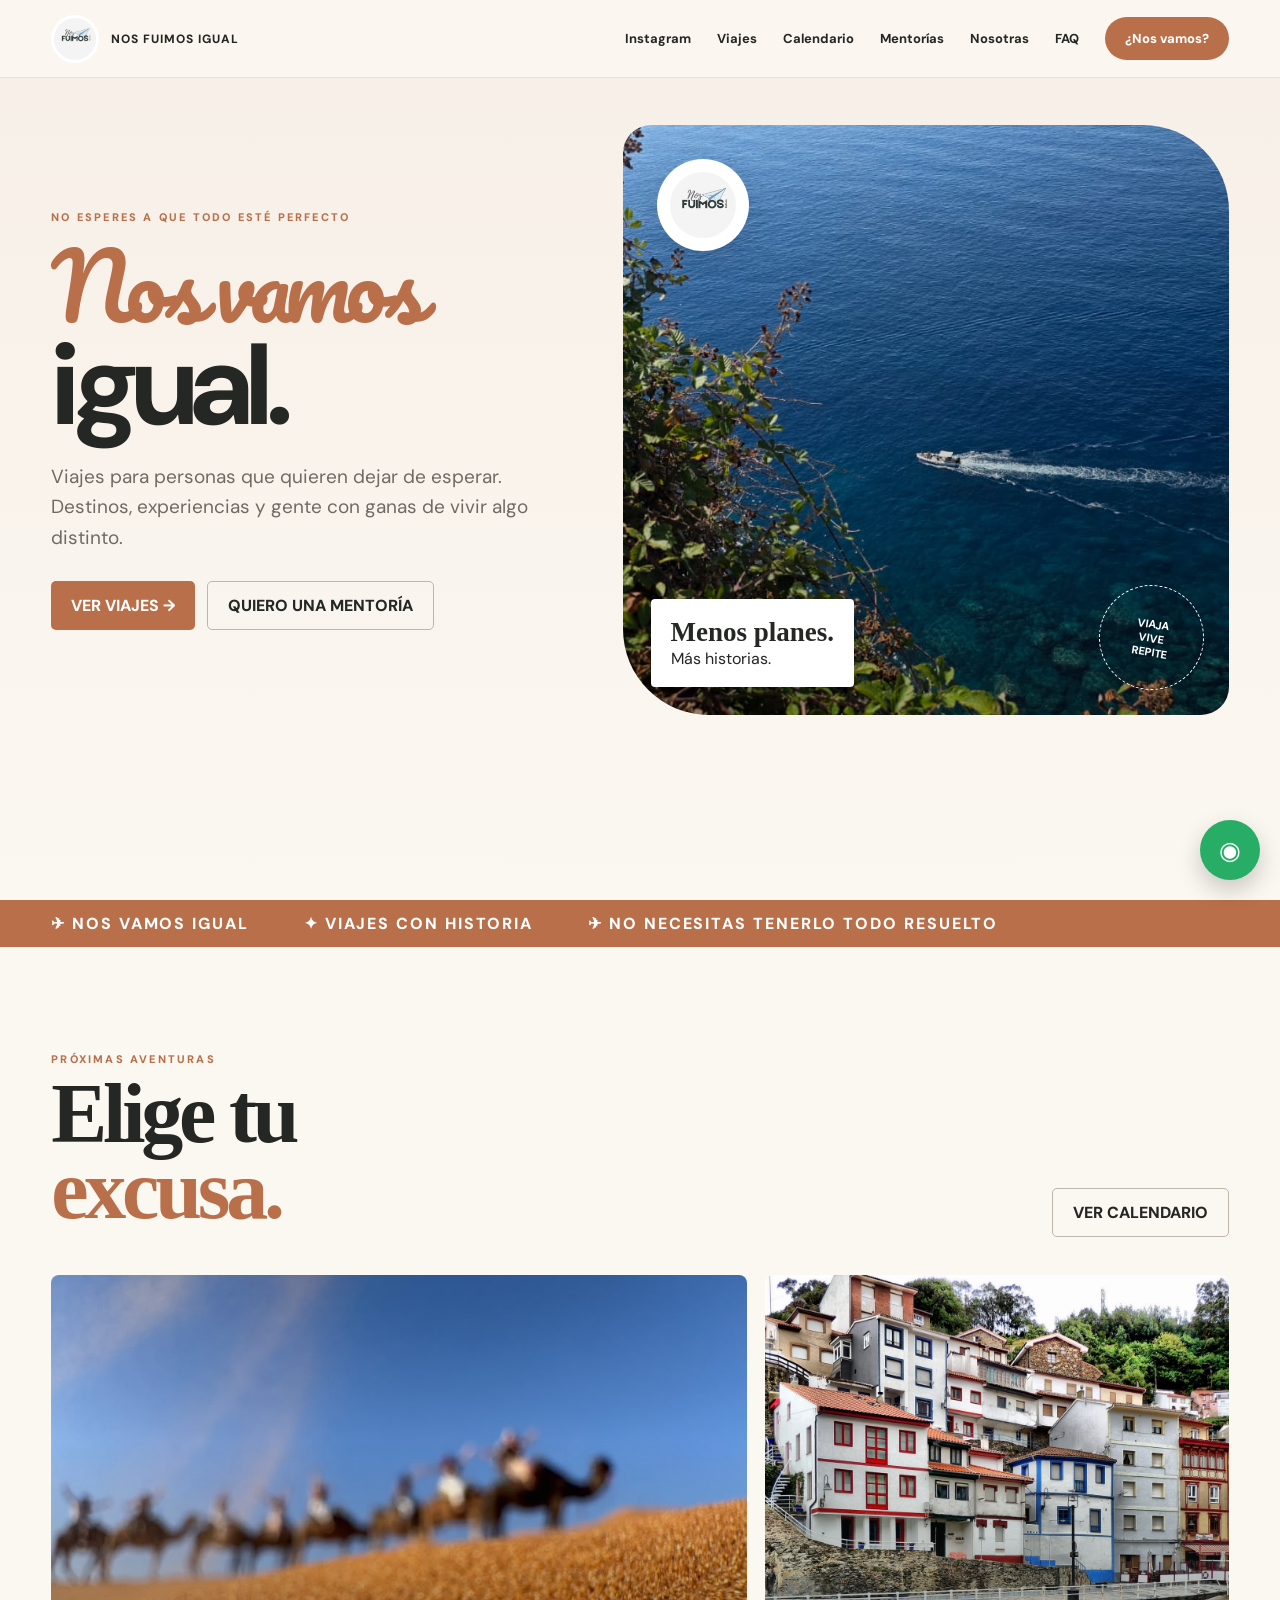
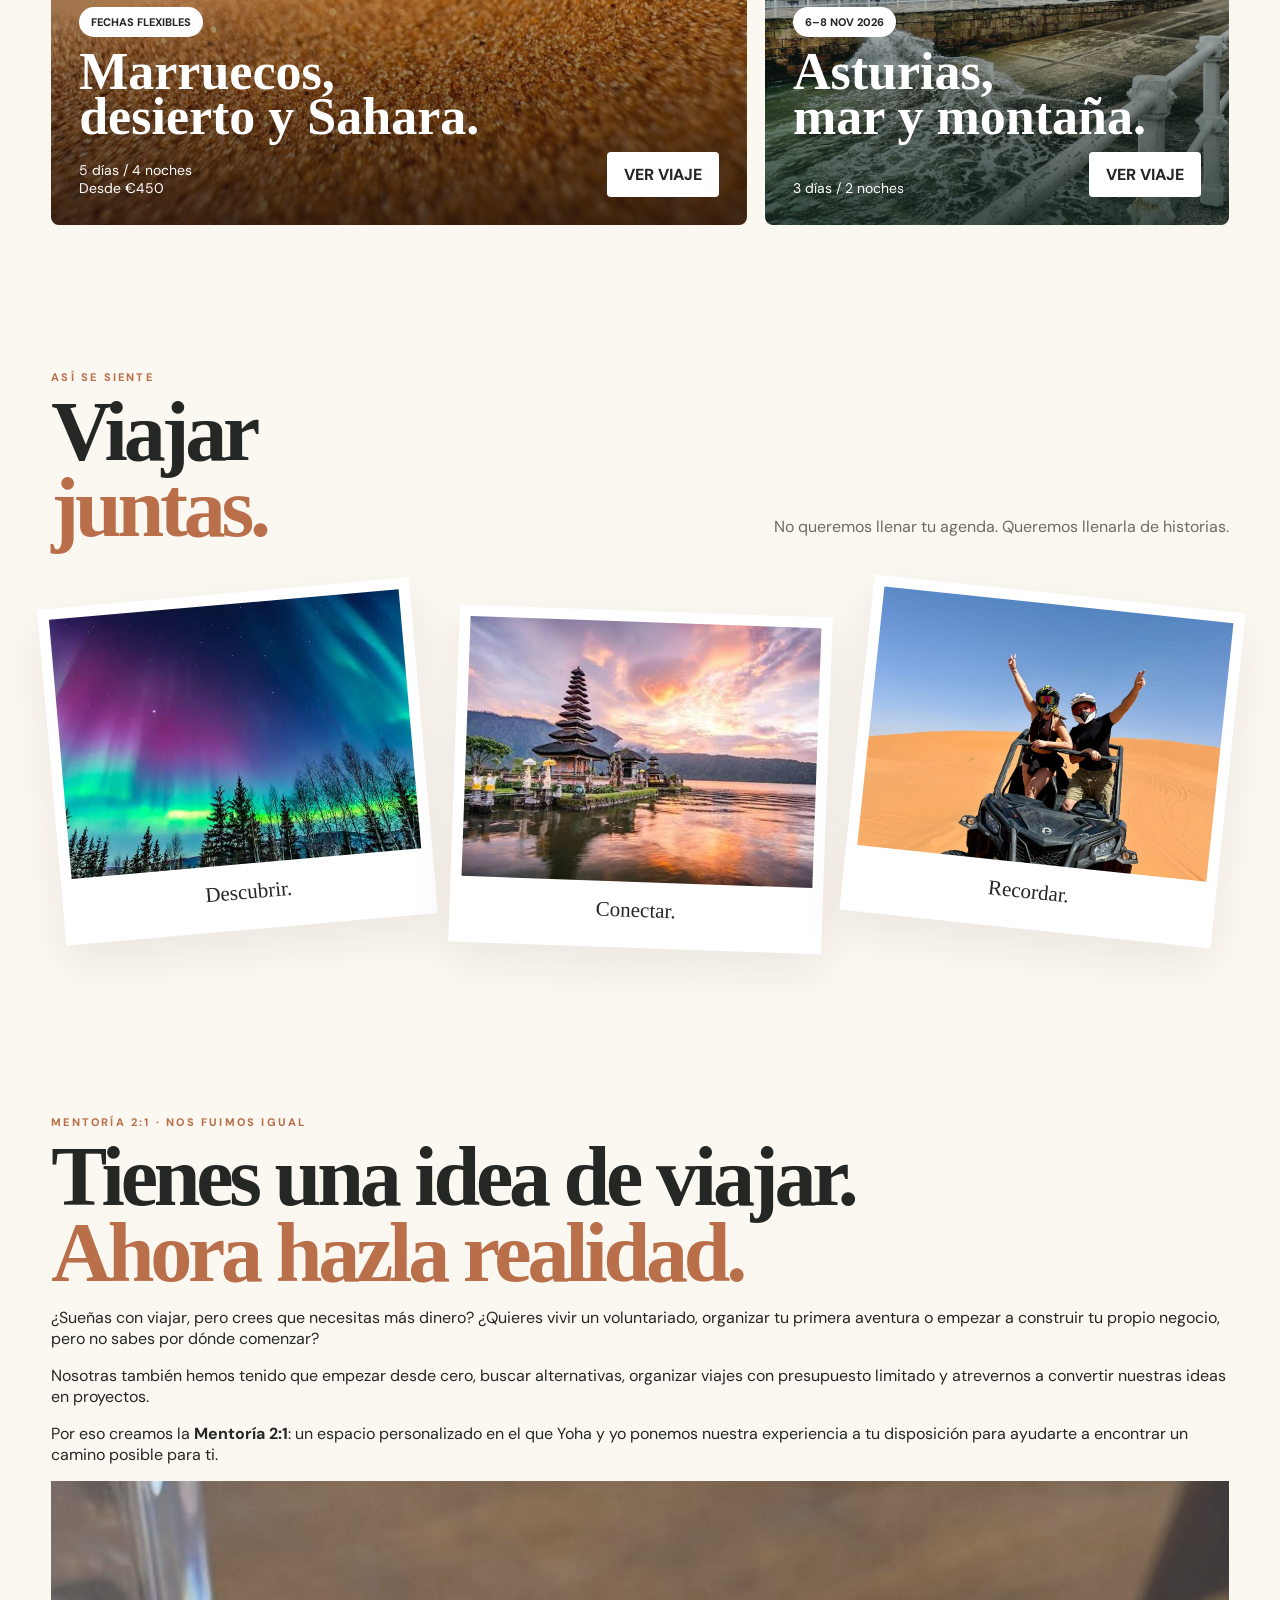
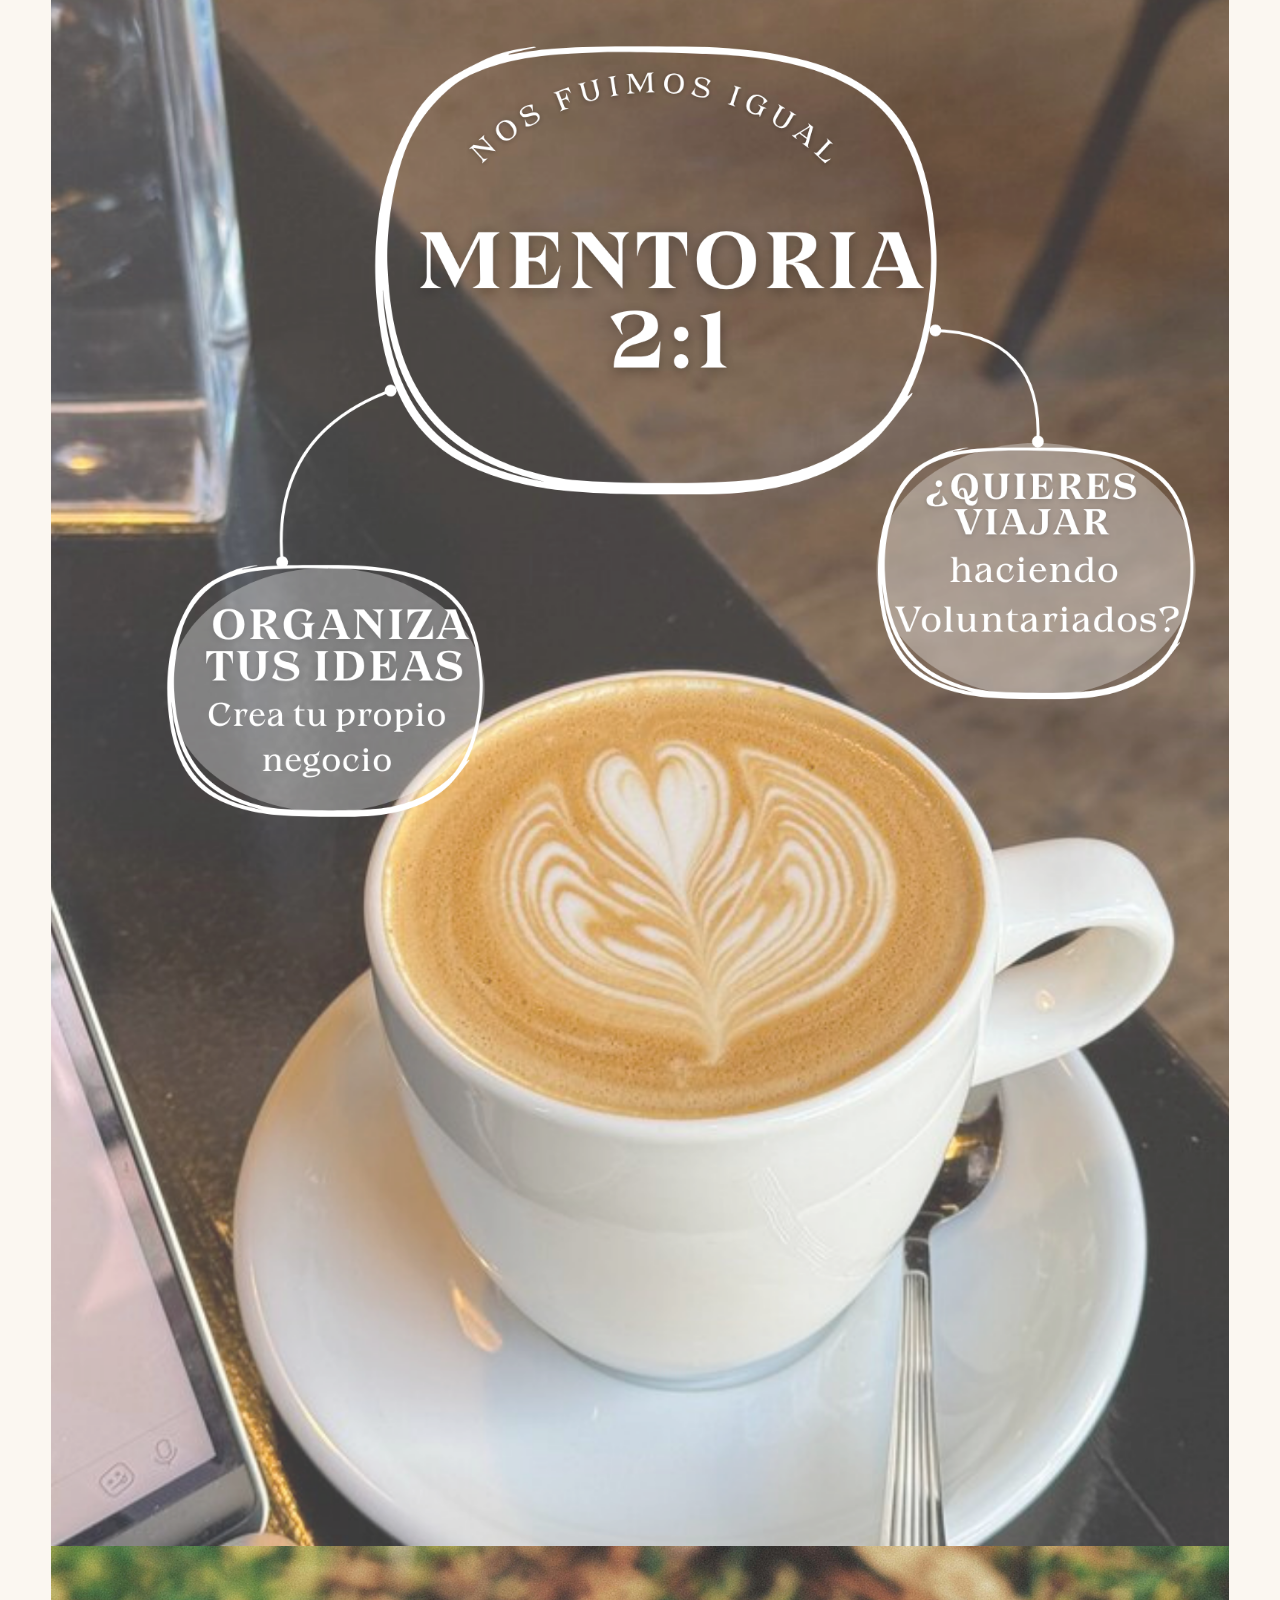
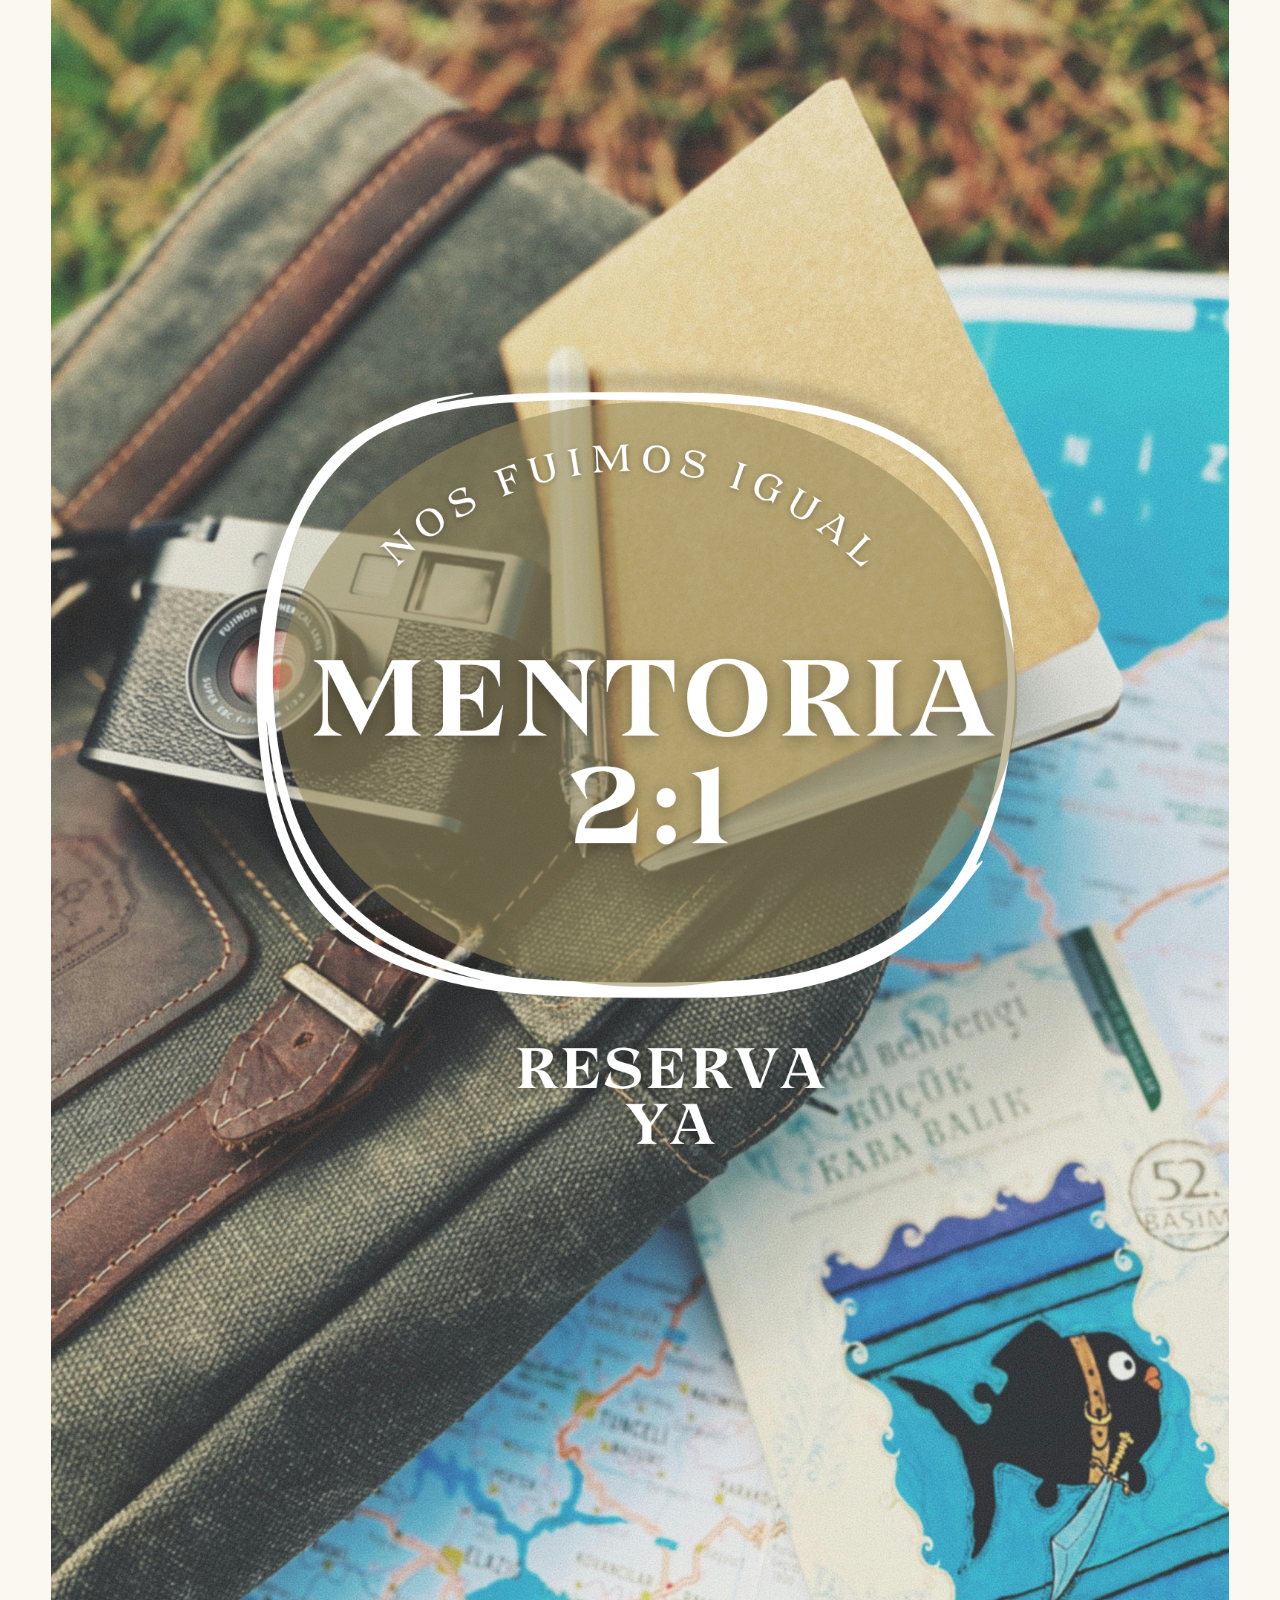
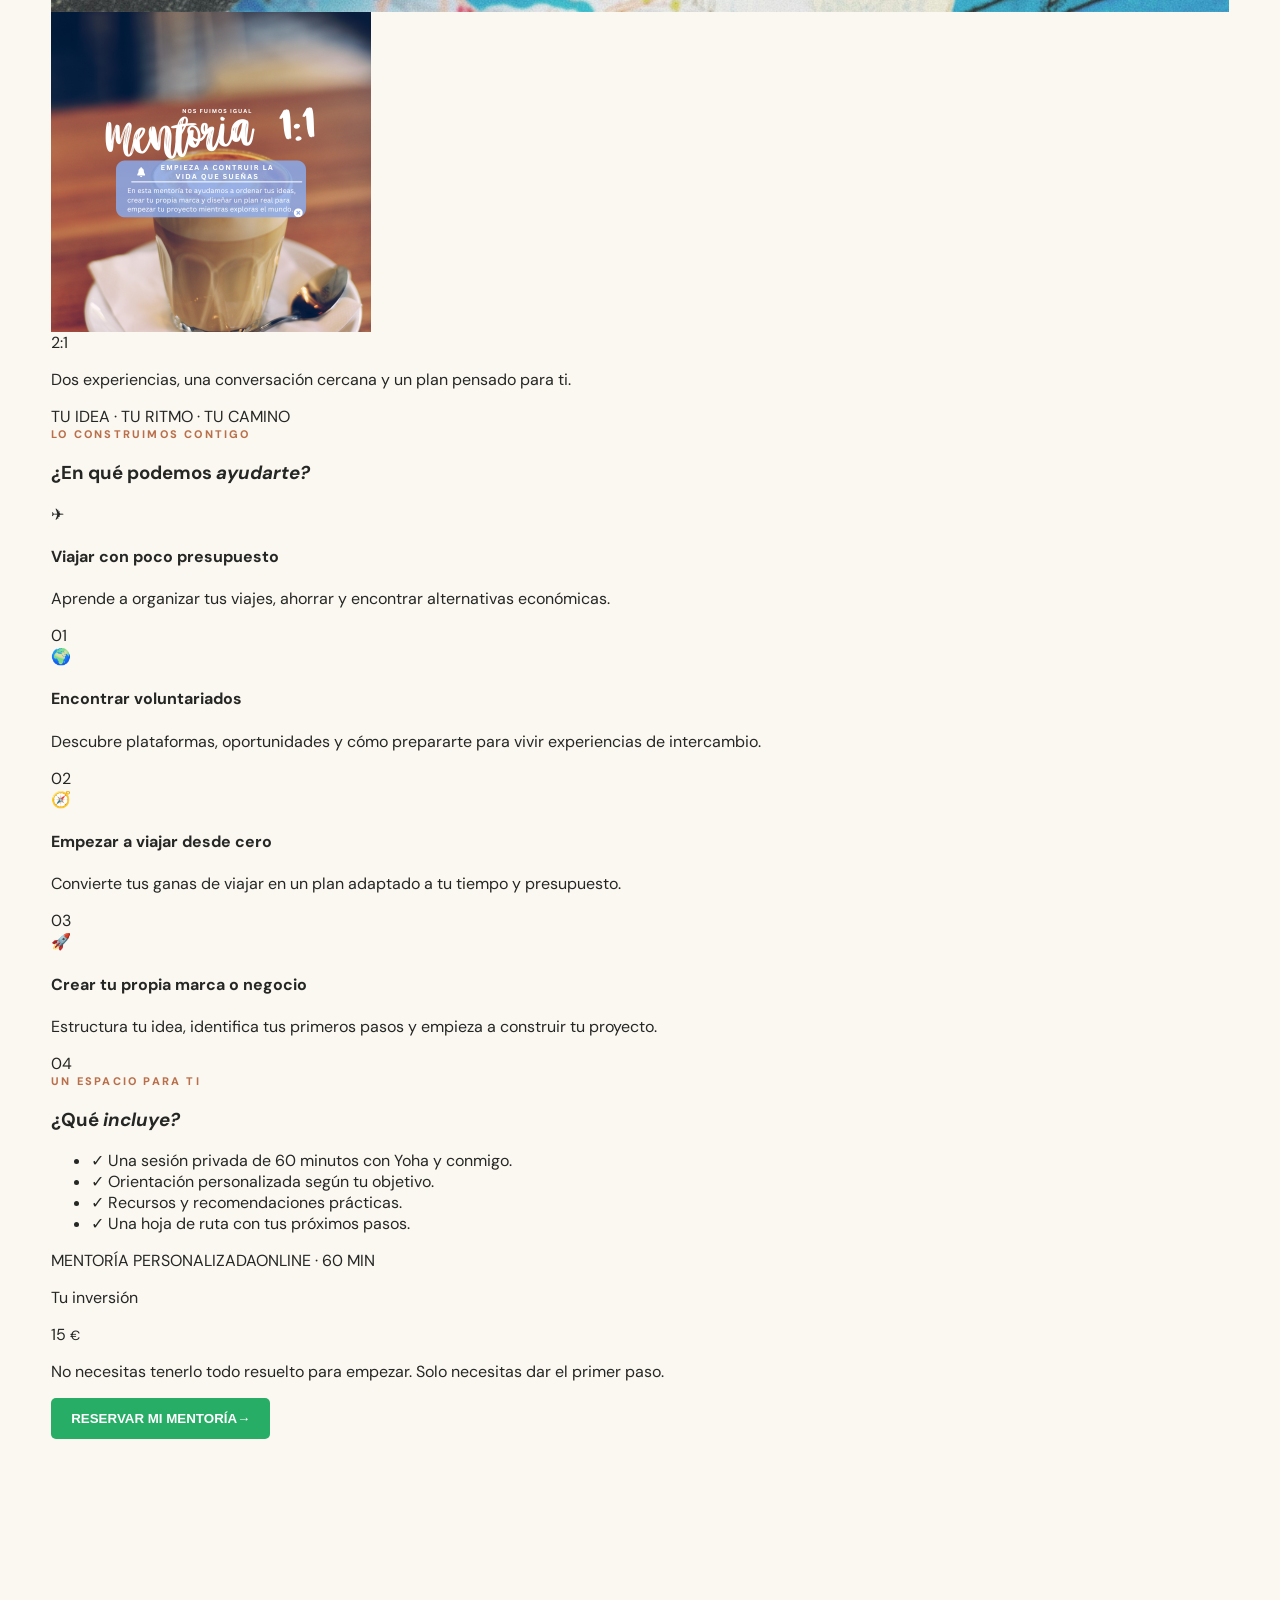
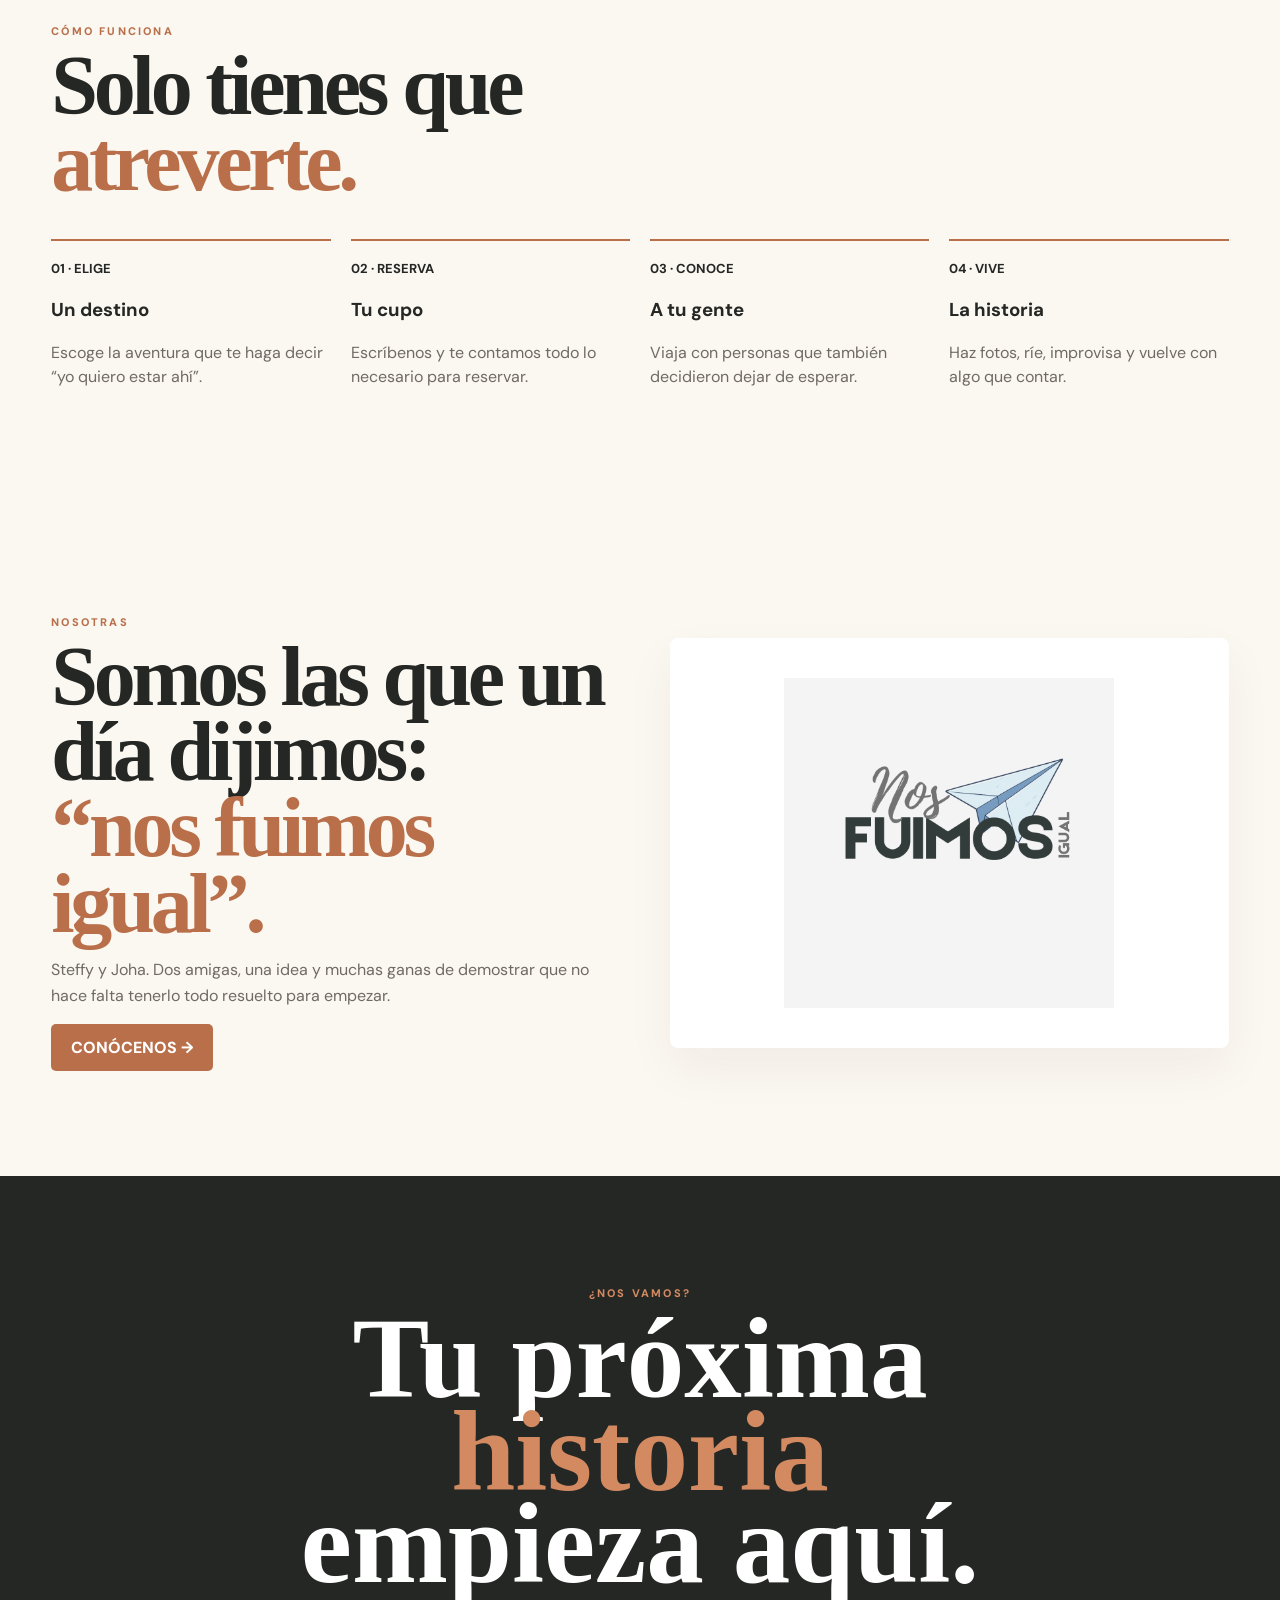
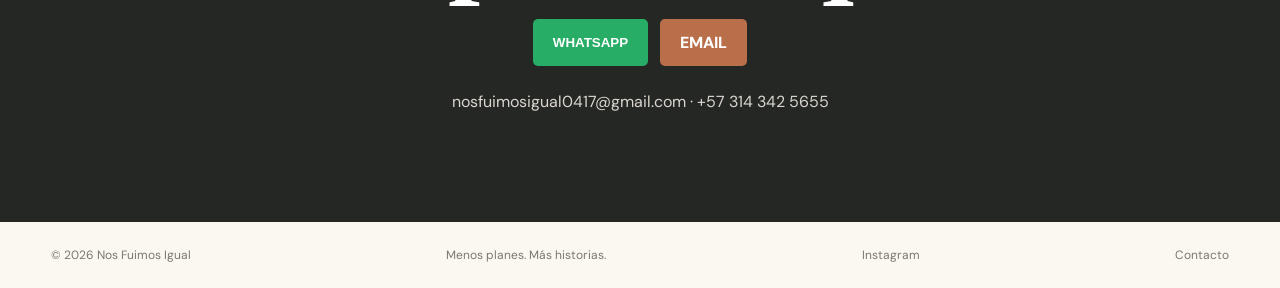
==== commit 837c6014: "Rediseñar sección de mentoría 2:1 con contenido y fotos" ====
--- a/index.html
+++ b/index.html
@@ -5,7 +5,62 @@
 <div class="ticker"><div class="wrap"><span>✈ NOS VAMOS IGUAL</span><span>✦ VIAJES CON HISTORIA</span><span>✈ NO NECESITAS TENERLO TODO RESUELTO</span></div></div>
 <section class="section"><div class="wrap"><div class="section-head"><div><div class="kicker">PRÓXIMAS AVENTURAS</div><h2>Elige tu<br><em>excusa.</em></h2></div><a class="btn alt" href="calendario.html">VER CALENDARIO</a></div><div class="trips"><article class="trip-card morocco"><div class="trip-content"><span class="pill">FECHAS FLEXIBLES</span><h3>Marruecos,<br>desierto y Sahara.</h3><div class="trip-meta"><span>5 días / 4 noches<br>Desde €450</span><a class="white-btn" href="viaje-marruecos.html">VER VIAJE</a></div></div></article><article class="trip-card asturias"><div class="trip-content"><span class="pill">6–8 NOV 2026</span><h3>Asturias,<br>mar y montaña.</h3><div class="trip-meta"><span>3 días / 2 noches</span><a class="white-btn" href="viaje-asturias.html">VER VIAJE</a></div></div></article></div></div></section>
 <section class="section" style="padding-top:40px"><div class="wrap"><div class="section-head"><div><div class="kicker">ASÍ SE SIENTE</div><h2>Viajar<br><em>juntas.</em></h2></div><p class="lead">No queremos llenar tu agenda. Queremos llenarla de historias.</p></div><div class="postcards"><div class="postcard"><img src="fotos/Auroras.webp" alt="Auroras boreales"><p>Descubrir.</p></div><div class="postcard"><img src="fotos/Asia1.jpg?v=3" alt="Camellos en el desierto"><p>Conectar.</p></div><div class="postcard"><img src="fotos/marruecosboggy.jpeg" alt="Aventura"><p>Recordar.</p></div></div></div></section>
-<section class="mentorias section" id="mentorias"><div class="wrap solo-grid"><div class="solo-photo"></div><div><div class="kicker">MENTORÍAS 1:1</div><div class="quote">Tu idea de viajar.<br><span style="color:var(--terr)">Ahora hazla realidad.</span></div><p class="lead">Una sesión personalizada con nosotras para ayudarte a viajar más barato, empezar desde cero y convertir tus ideas en un proyecto.</p><div class="mentor-box"><div><strong>SESIÓN 1:1 · 1 HORA</strong><div class="mentor-price">€15</div></div><div class="mentor-topics"><span>✦ Viajar barato</span><span>✦ Cómo empezar</span><span>✦ Crear tu propio negocio</span></div></div><button class="btn wa" data-wa="Hola Nos Fuimos Igual 👋 Quiero programar una mentoría 1:1 de 1 hora por €15. Me gustaría saber qué horarios tienen disponibles.">PROGRAMAR MI SESIÓN →</button><p class="small-note">Después de escribirnos, coordinamos contigo el día y la hora.</p></div></div></section>
+<section class="mentorias section mentorias-v2" id="mentorias">
+  <div class="wrap">
+    <div class="mentor-heading">
+      <div class="kicker">MENTORÍA 2:1 · NOS FUIMOS IGUAL</div>
+      <h2>Tienes una idea de viajar.<br><em>Ahora hazla realidad.</em></h2>
+    </div>
+    <div class="mentor-intro-grid">
+      <div class="mentor-intro-copy">
+        <p class="mentor-question">¿Sueñas con viajar, pero crees que necesitas más dinero? ¿Quieres vivir un voluntariado, organizar tu primera aventura o empezar a construir tu propio negocio, pero no sabes por dónde comenzar?</p>
+        <p>Nosotras también hemos tenido que empezar desde cero, buscar alternativas, organizar viajes con presupuesto limitado y atrevernos a convertir nuestras ideas en proyectos.</p>
+        <p>Por eso creamos la <strong>Mentoría 2:1</strong>: un espacio personalizado en el que Yoha y yo ponemos nuestra experiencia a tu disposición para ayudarte a encontrar un camino posible para ti.</p>
+        <div class="mentor-photo-strip" aria-label="Momentos de nuestras mentorías">
+          <img src="fotos/Mentoria1.png" alt="Joha y Steffy compartiendo su experiencia">
+          <img src="fotos/Mentoria2.png" alt="Acompañamiento personalizado en una mentoría">
+          <img src="fotos/Mentoria11.png" alt="Preparando ideas y planes para viajar">
+        </div>
+      </div>
+      <aside class="mentor-side-note">
+        <span class="mentor-side-mark">2:1</span>
+        <p>Dos experiencias, una conversación cercana y un plan pensado para ti.</p>
+        <span class="mentor-side-small">TU IDEA · TU RITMO · TU CAMINO</span>
+      </aside>
+    </div>
+
+    <div class="mentor-subhead">
+      <div class="kicker">LO CONSTRUIMOS CONTIGO</div>
+      <h3>¿En qué podemos <em>ayudarte?</em></h3>
+    </div>
+    <div class="mentor-help-grid">
+      <article class="mentor-help-card"><span class="mentor-icon">✈</span><h4>Viajar con poco presupuesto</h4><p>Aprende a organizar tus viajes, ahorrar y encontrar alternativas económicas.</p><span class="mentor-card-number">01</span></article>
+      <article class="mentor-help-card"><span class="mentor-icon">🌍</span><h4>Encontrar voluntariados</h4><p>Descubre plataformas, oportunidades y cómo prepararte para vivir experiencias de intercambio.</p><span class="mentor-card-number">02</span></article>
+      <article class="mentor-help-card"><span class="mentor-icon">🧭</span><h4>Empezar a viajar desde cero</h4><p>Convierte tus ganas de viajar en un plan adaptado a tu tiempo y presupuesto.</p><span class="mentor-card-number">03</span></article>
+      <article class="mentor-help-card"><span class="mentor-icon">🚀</span><h4>Crear tu propia marca o negocio</h4><p>Estructura tu idea, identifica tus primeros pasos y empieza a construir tu proyecto.</p><span class="mentor-card-number">04</span></article>
+    </div>
+
+    <div class="mentor-bottom-grid">
+      <div class="mentor-includes">
+        <div class="kicker">UN ESPACIO PARA TI</div>
+        <h3>¿Qué <em>incluye?</em></h3>
+        <ul>
+          <li><span>✓</span> Una sesión privada de 60 minutos con Yoha y conmigo.</li>
+          <li><span>✓</span> Orientación personalizada según tu objetivo.</li>
+          <li><span>✓</span> Recursos y recomendaciones prácticas.</li>
+          <li><span>✓</span> Una hoja de ruta con tus próximos pasos.</li>
+        </ul>
+      </div>
+      <div class="mentor-booking-card">
+        <div class="mentor-booking-top"><span>MENTORÍA PERSONALIZADA</span><span class="mentor-booking-badge">ONLINE · 60 MIN</span></div>
+        <p class="mentor-investment-label">Tu inversión</p>
+        <div class="mentor-investment">15 <small>€</small></div>
+        <p class="mentor-quote">No necesitas tenerlo todo resuelto para empezar. Solo necesitas dar el primer paso.</p>
+        <button class="btn wa mentor-booking-button" data-wa="Hola, Nos Fuimos Igual 👋 Quiero reservar una Mentoría 2:1 de 60 minutos por 15 €. Me gustaría contarles mi idea y coordinar una sesión.">RESERVAR MI MENTORÍA <span aria-hidden="true">→</span></button>
+      </div>
+    </div>
+  </div>
+</section>
 <section class="section"><div class="wrap"><div class="kicker">CÓMO FUNCIONA</div><h2>Solo tienes que<br><em>atreverte.</em></h2><div class="steps"><div class="step"><b>01 · ELIGE</b><h3>Un destino</h3><p>Escoge la aventura que te haga decir “yo quiero estar ahí”.</p></div><div class="step"><b>02 · RESERVA</b><h3>Tu cupo</h3><p>Escríbenos y te contamos todo lo necesario para reservar.</p></div><div class="step"><b>03 · CONOCE</b><h3>A tu gente</h3><p>Viaja con personas que también decidieron dejar de esperar.</p></div><div class="step"><b>04 · VIVE</b><h3>La historia</h3><p>Haz fotos, ríe, improvisa y vuelve con algo que contar.</p></div></div></div></section>
 <section class="section"><div class="wrap about"><div><div class="kicker">NOSOTRAS</div><h2>Somos las que un día dijimos:<br><em>“nos fuimos igual”.</em></h2><p class="lead">Steffy y Joha. Dos amigas, una idea y muchas ganas de demostrar que no hace falta tenerlo todo resuelto para empezar.</p><a class="btn" href="nosotras.html">CONÓCENOS →</a></div><div class="about-logo"><img src="fotos/NOS%20FUIMOS%20(1).png" alt="Logo Nos Fuimos Igual"></div></div></section>
 <section class="contact"><div class="wrap"><div class="kicker" style="color:#d48a61">¿NOS VAMOS?</div><h2>Tu próxima<br><em>historia</em><br>empieza aquí.</h2><div class="contact-actions"><button class="btn wa" data-wa="Hola Nos Fuimos Igual 👋 Quiero información sobre sus viajes.">WHATSAPP</button><a class="btn" href="mailto:nosfuimosigual0417@gmail.com">EMAIL</a></div><div class="contact-info">nosfuimosigual0417@gmail.com · +57 314 342 5655</div></div></section></main>
--- a/styles.css
+++ b/styles.css
@@ -1,4 +1,4 @@
-@import url('https://fonts.googleapis.com/css2?family=DM+Sans:wght@400;500;600;700;800&family=Pacifico&display=swap');:root{--cream:#fbf7f1;--paper:#fffdf9;--terr:#b96f4a;--terr2:#d48a61;--ink:#252724;--muted:#6f6b64;--line:#e7ddd0}*{box-sizing:border-box}html{scroll-behavior:smooth}body{margin:0;background:var(--cream);color:var(--ink);font-family:'DM Sans',sans-serif}a{text-decoration:none;color:inherit}img{max-width:100%;display:block}.wrap{width:min(1180px,92vw);margin:auto}.topbar{position:fixed;z-index:50;top:0;left:0;right:0;height:78px;display:flex;align-items:center;justify-content:space-between;padding:0 4vw;background:#fbf7f1e8;backdrop-filter:blur(12px);border-bottom:1px solid #e8dfd4}.brand{display:flex;align-items:center;gap:12px;font-weight:800;letter-spacing:.08em;font-size:12px}.brand img{width:48px;height:48px;object-fit:contain;background:#fff;border-radius:50%;padding:3px}.nav{display:flex;align-items:center;gap:26px;font-size:13px;font-weight:700}.nav a:hover{color:var(--terr)}.navcta,.btn{display:inline-flex;align-items:center;justify-content:center;border:0;border-radius:5px;background:var(--terr);color:#fff;padding:13px 20px;font-weight:800;cursor:pointer}.navcta{border-radius:999px}.hero{padding:125px 0 70px;min-height:100vh;background:linear-gradient(180deg,#f7efe7,#fbf7f1)}.hero-grid{display:grid;grid-template-columns:.92fr 1.08fr;gap:55px;align-items:center}.script{font-family:Pacifico,cursive;font-weight:400}.hero h1{font-size:clamp(64px,9vw,126px);line-height:.88;letter-spacing:-.055em;margin:10px 0 25px}.hero h1 .script{color:var(--terr);font-size:.78em}.hero p{font-size:19px;line-height:1.6;color:var(--muted);max-width:560px}.actions{display:flex;gap:12px;flex-wrap:wrap;margin-top:28px}.btn.alt{background:transparent;color:var(--ink);border:1px solid #bfb5a8}.hero-visual{height:590px;border-radius:28px 86px 28px 86px;overflow:hidden;position:relative;background:linear-gradient(#0000,#0005),url('fotos/portada0.jpg?v=2') center/cover}.hero-logo{position:absolute;left:34px;top:34px;width:92px;height:92px;background:#fff;border-radius:50%;padding:13px;box-shadow:0 10px 35px #0002}.hero-note{position:absolute;left:28px;bottom:28px;background:#fff;color:var(--ink);padding:18px 20px;border-radius:4px;box-shadow:0 15px 40px #0003}.hero-note strong{display:block;font-family:Georgia,serif;font-size:27px}.stamp{position:absolute;right:25px;bottom:25px;border:1px dashed #fff;color:#fff;border-radius:50%;width:105px;height:105px;display:grid;place-items:center;text-align:center;font-size:11px;font-weight:800;transform:rotate(9deg)}.ticker{background:var(--terr);color:#fff;padding:13px 0;overflow:hidden;white-space:nowrap;font-weight:800;letter-spacing:.12em}.ticker span{margin-right:55px}.section{padding:105px 0}.section-head{display:flex;align-items:end;justify-content:space-between;gap:30px;margin-bottom:38px}.kicker{font-size:11px;font-weight:800;letter-spacing:.2em;color:var(--terr);text-transform:uppercase}.section h2{font-family:Georgia,serif;font-size:clamp(48px,7vw,84px);line-height:.9;letter-spacing:-.05em;margin:10px 0}.section h2 em{color:var(--terr);font-style:normal}.lead{color:var(--muted);line-height:1.6;max-width:650px}.trips{display:grid;grid-template-columns:1.2fr .8fr;gap:18px}.trip-card{min-height:550px;border-radius:8px;overflow:hidden;position:relative;color:#fff;background-size:cover;background-position:center}.trip-card.morocco{background-image:linear-gradient(180deg,#0000 30%,#1c100dcc),url('fotos/Marruecos-desierto.jpeg')}.trip-card.asturias{background-image:linear-gradient(180deg,#0000 30%,#15251ecc),url('fotos/asturias.webp')}.trip-content{position:absolute;inset:auto 28px 28px}.pill{display:inline-block;padding:8px 12px;border-radius:99px;background:#fff;color:var(--ink);font-size:11px;font-weight:800;margin-bottom:12px}.trip-card h3{font-family:Georgia,serif;font-size:52px;line-height:.88;margin:0 0 12px}.trip-meta{display:flex;justify-content:space-between;align-items:end;gap:15px}.trip-meta span{font-size:14px}.white-btn{background:#fff;color:var(--ink);padding:12px 17px;border-radius:4px;font-weight:800}.postcards{display:grid;grid-template-columns:repeat(3,1fr);gap:30px;align-items:center}.postcard{background:#fff;padding:11px 11px 25px;box-shadow:0 18px 45px #3c2b1b14}.postcard:nth-child(1){transform:rotate(-5deg)}.postcard:nth-child(2){transform:translateY(18px) rotate(2deg)}.postcard:nth-child(3){transform:rotate(6deg)}.postcard img{height:260px;width:100%;object-fit:cover}.postcard p{font-family:Georgia,serif;text-align:center;margin:16px 0 0;font-size:21px}.solo{background:#ead7c8}.solo-grid{display:grid;grid-template-columns:.85fr 1.15fr;gap:55px;align-items:center}.solo-photo{min-height:520px;background:url('fotos/Mentoria11.png') center/cover;border-radius:8px}.quote{font-family:Georgia,serif;font-size:clamp(43px,6vw,72px);line-height:.95}.steps{display:grid;grid-template-columns:repeat(4,1fr);gap:20px;margin-top:40px}.step{border-top:2px solid var(--terr);padding-top:16px}.step b{font-size:13px}.step p{color:var(--muted);line-height:1.5}.about{display:grid;grid-template-columns:1fr 1fr;gap:60px;align-items:center}.about-logo{background:#fff;border-radius:8px;padding:40px;box-shadow:0 20px 50px #3c2b1b0d}.about-logo img{max-width:330px;margin:auto}.contact{background:var(--ink);color:#fff;padding:110px 0;text-align:center}.contact h2{font-family:Georgia,serif;font-size:clamp(62px,9vw,118px);line-height:.8;margin:12px 0 30px}.contact h2 em{color:var(--terr2);font-style:normal}.contact-actions{display:flex;justify-content:center;gap:12px;flex-wrap:wrap}.wa{background:#27ad66}.contact-info{margin-top:25px;color:#d9d5cf}.floatwa{position:fixed;right:20px;bottom:20px;z-index:60;width:60px;height:60px;border-radius:50%;background:#27ad66;color:#fff;display:grid;place-items:center;font-size:25px;box-shadow:0 10px 25px #0003}.footer{padding:25px 0;display:flex;justify-content:space-between;gap:20px;color:#7c776f;font-size:12px}.pagehero{padding:140px 0 70px;background:#ead7c8}.detail{padding:75px 0}.detail-hero{display:grid;grid-template-columns:1.15fr .85fr;gap:40px;align-items:end}.detail-photo{min-height:600px;border-radius:8px;background:center/cover}.detail-photo.morocco{background-image:url('fotos/Marruecos.jpg')}.detail-copy h1{font-family:Georgia,serif;font-size:clamp(60px,8vw,105px);line-height:.84;letter-spacing:-.05em;margin:15px 0}.detail-copy h1 em{color:var(--terr);font-style:normal}.facts{display:grid;grid-template-columns:1fr 1fr;gap:10px;margin:25px 0}.fact{background:#fff;padding:18px;border-left:4px solid var(--terr)}.fact small{display:block;color:var(--terr);font-weight:800;font-size:10px;letter-spacing:.15em;margin-bottom:6px}.pricebox{background:var(--terr);color:#fff;padding:28px;border-radius:4px;margin-top:20px}.pricebox small{letter-spacing:.15em;font-weight:800}.pricebox strong{font-size:62px;display:block;font-family:Georgia,serif}.pricebox span{font-weight:800}.info-list{font-size:18px;line-height:1.8}.info-list li::marker{color:var(--terr)}@media(max-width:850px){.nav{display:none}.hero-grid,.solo-grid,.about,.detail-hero,.trips{grid-template-columns:1fr}.hero{padding-top:105px}.hero-visual{height:430px}.postcards{grid-template-columns:1fr 1fr}.postcard:nth-child(3){display:none}.steps{grid-template-columns:1fr 1fr}.detail-photo{min-height:420px}}@media(max-width:560px){.section{padding:70px 0}.hero h1{font-size:61px}.hero-visual{height:390px}.postcards{grid-template-columns:1fr}.postcard:nth-child(3){display:block}.postcard:nth-child(2){transform:none}.steps{grid-template-columns:1fr}.facts{grid-template-columns:1fr}.footer{flex-direction:column}.trip-card h3{font-size:43px}.contact h2{font-size:65px}}
+@import url('https://fonts.googleapis.com/css2?family=DM+Sans:wght@400;500;600;700;800&family=Pacifico&display=swap');:root{--cream:#fbf7f1;--paper:#fffdf9;--terr:#b96f4a;--terr2:#d48a61;--ink:#252724;--muted:#6f6b64;--line:#e7ddd0}*{box-sizing:border-box}html{scroll-behavior:smooth}body{margin:0;background:var(--cream);color:var(--ink);font-family:'DM Sans',sans-serif}a{text-decoration:none;color:inherit}img{max-width:100%;display:block}.wrap{width:min(1180px,92vw);margin:auto}.topbar{position:fixed;z-index:50;top:0;left:0;right:0;height:78px;display:flex;align-items:center;justify-content:space-between;padding:0 4vw;background:#fbf7f1e8;backdrop-filter:blur(12px);border-bottom:1px solid #e8dfd4}.brand{display:flex;align-items:center;gap:12px;font-weight:800;letter-spacing:.08em;font-size:12px}.brand img{width:48px;height:48px;object-fit:contain;background:#fff;border-radius:50%;padding:3px}.nav{display:flex;align-items:center;gap:26px;font-size:13px;font-weight:700}.nav a:hover{color:var(--terr)}.navcta,.btn{display:inline-flex;align-items:center;justify-content:center;border:0;border-radius:5px;background:var(--terr);color:#fff;padding:13px 20px;font-weight:800;cursor:pointer}.navcta{border-radius:999px}.hero{padding:125px 0 70px;min-height:100vh;background:linear-gradient(180deg,#f7efe7,#fbf7f1)}.hero-grid{display:grid;grid-template-columns:.92fr 1.08fr;gap:55px;align-items:center}.script{font-family:Pacifico,cursive;font-weight:400}.hero h1{font-size:clamp(64px,9vw,126px);line-height:.88;letter-spacing:-.055em;margin:10px 0 25px}.hero h1 .script{color:var(--terr);font-size:.78em}.hero p{font-size:19px;line-height:1.6;color:var(--muted);max-width:560px}.actions{display:flex;gap:12px;flex-wrap:wrap;margin-top:28px}.btn.alt{background:transparent;color:var(--ink);border:1px solid #bfb5a8}.hero-visual{height:590px;border-radius:28px 86px 28px 86px;overflow:hidden;position:relative;background:linear-gradient(#0000,#0005),url('fotos/portadahd.jpeg?v=4') center/cover}.hero-logo{position:absolute;left:34px;top:34px;width:92px;height:92px;background:#fff;border-radius:50%;padding:13px;box-shadow:0 10px 35px #0002}.hero-note{position:absolute;left:28px;bottom:28px;background:#fff;color:var(--ink);padding:18px 20px;border-radius:4px;box-shadow:0 15px 40px #0003}.hero-note strong{display:block;font-family:Georgia,serif;font-size:27px}.stamp{position:absolute;right:25px;bottom:25px;border:1px dashed #fff;color:#fff;border-radius:50%;width:105px;height:105px;display:grid;place-items:center;text-align:center;font-size:11px;font-weight:800;transform:rotate(9deg)}.ticker{background:var(--terr);color:#fff;padding:13px 0;overflow:hidden;white-space:nowrap;font-weight:800;letter-spacing:.12em}.ticker span{margin-right:55px}.section{padding:105px 0}.section-head{display:flex;align-items:end;justify-content:space-between;gap:30px;margin-bottom:38px}.kicker{font-size:11px;font-weight:800;letter-spacing:.2em;color:var(--terr);text-transform:uppercase}.section h2{font-family:Georgia,serif;font-size:clamp(48px,7vw,84px);line-height:.9;letter-spacing:-.05em;margin:10px 0}.section h2 em{color:var(--terr);font-style:normal}.lead{color:var(--muted);line-height:1.6;max-width:650px}.trips{display:grid;grid-template-columns:1.2fr .8fr;gap:18px}.trip-card{min-height:550px;border-radius:8px;overflow:hidden;position:relative;color:#fff;background-size:cover;background-position:center}.trip-card.morocco{background-image:linear-gradient(180deg,#0000 30%,#1c100dcc),url('fotos/Marruecos-desierto.jpeg')}.trip-card.asturias{background-image:linear-gradient(180deg,#0000 30%,#15251ecc),url('fotos/asturias.webp')}.trip-content{position:absolute;inset:auto 28px 28px}.pill{display:inline-block;padding:8px 12px;border-radius:99px;background:#fff;color:var(--ink);font-size:11px;font-weight:800;margin-bottom:12px}.trip-card h3{font-family:Georgia,serif;font-size:52px;line-height:.88;margin:0 0 12px}.trip-meta{display:flex;justify-content:space-between;align-items:end;gap:15px}.trip-meta span{font-size:14px}.white-btn{background:#fff;color:var(--ink);padding:12px 17px;border-radius:4px;font-weight:800}.postcards{display:grid;grid-template-columns:repeat(3,1fr);gap:30px;align-items:center}.postcard{background:#fff;padding:11px 11px 25px;box-shadow:0 18px 45px #3c2b1b14}.postcard:nth-child(1){transform:rotate(-5deg)}.postcard:nth-child(2){transform:translateY(18px) rotate(2deg)}.postcard:nth-child(3){transform:rotate(6deg)}.postcard img{height:260px;width:100%;object-fit:cover}.postcard p{font-family:Georgia,serif;text-align:center;margin:16px 0 0;font-size:21px}.solo{background:#ead7c8}.solo-grid{display:grid;grid-template-columns:.85fr 1.15fr;gap:55px;align-items:center}.solo-photo{min-height:520px;background:url('fotos/Mentoria11.png') center/cover;border-radius:8px}.quote{font-family:Georgia,serif;font-size:clamp(43px,6vw,72px);line-height:.95}.steps{display:grid;grid-template-columns:repeat(4,1fr);gap:20px;margin-top:40px}.step{border-top:2px solid var(--terr);padding-top:16px}.step b{font-size:13px}.step p{color:var(--muted);line-height:1.5}.about{display:grid;grid-template-columns:1fr 1fr;gap:60px;align-items:center}.about-logo{background:#fff;border-radius:8px;padding:40px;box-shadow:0 20px 50px #3c2b1b0d}.about-logo img{max-width:330px;margin:auto}.contact{background:var(--ink);color:#fff;padding:110px 0;text-align:center}.contact h2{font-family:Georgia,serif;font-size:clamp(62px,9vw,118px);line-height:.8;margin:12px 0 30px}.contact h2 em{color:var(--terr2);font-style:normal}.contact-actions{display:flex;justify-content:center;gap:12px;flex-wrap:wrap}.wa{background:#27ad66}.contact-info{margin-top:25px;color:#d9d5cf}.floatwa{position:fixed;right:20px;bottom:20px;z-index:60;width:60px;height:60px;border-radius:50%;background:#27ad66;color:#fff;display:grid;place-items:center;font-size:25px;box-shadow:0 10px 25px #0003}.footer{padding:25px 0;display:flex;justify-content:space-between;gap:20px;color:#7c776f;font-size:12px}.pagehero{padding:140px 0 70px;background:#ead7c8}.detail{padding:75px 0}.detail-hero{display:grid;grid-template-columns:1.15fr .85fr;gap:40px;align-items:end}.detail-photo{min-height:600px;border-radius:8px;background:center/cover}.detail-photo.morocco{background-image:url('fotos/Marruecos.jpg')}.detail-copy h1{font-family:Georgia,serif;font-size:clamp(60px,8vw,105px);line-height:.84;letter-spacing:-.05em;margin:15px 0}.detail-copy h1 em{color:var(--terr);font-style:normal}.facts{display:grid;grid-template-columns:1fr 1fr;gap:10px;margin:25px 0}.fact{background:#fff;padding:18px;border-left:4px solid var(--terr)}.fact small{display:block;color:var(--terr);font-weight:800;font-size:10px;letter-spacing:.15em;margin-bottom:6px}.pricebox{background:var(--terr);color:#fff;padding:28px;border-radius:4px;margin-top:20px}.pricebox small{letter-spacing:.15em;font-weight:800}.pricebox strong{font-size:62px;display:block;font-family:Georgia,serif}.pricebox span{font-weight:800}.info-list{font-size:18px;line-height:1.8}.info-list li::marker{color:var(--terr)}@media(max-width:850px){.nav{display:none}.hero-grid,.solo-grid,.about,.detail-hero,.trips{grid-template-columns:1fr}.hero{padding-top:105px}.hero-visual{height:430px}.postcards{grid-template-columns:1fr 1fr}.postcard:nth-child(3){display:none}.steps{grid-template-columns:1fr 1fr}.detail-photo{min-height:420px}}@media(max-width:560px){.section{padding:70px 0}.hero h1{font-size:61px}.hero-visual{height:390px}.postcards{grid-template-columns:1fr}.postcard:nth-child(3){display:block}.postcard:nth-child(2){transform:none}.steps{grid-template-columns:1fr}.facts{grid-template-columns:1fr}.footer{flex-direction:column}.trip-card h3{font-size:43px}.contact h2{font-size:65px}}
 
 /* Mentorías 1:1 */
 .mentor-box{margin:24px 0;padding:22px;border:1px solid var(--line);background:var(--paper);display:flex;align-items:center;justify-content:space-between;gap:24px;box-shadow:6px 6px 0 rgba(37,39,36,.06)}
@@ -121,12 +121,13 @@
 @media(max-width:560px){.calendar-destination{min-height:450px}.calendar-destination h3{font-size:48px}.calendar-destination .calendar-destination-body{left:22px;right:22px;bottom:22px}}
 
 /* Nosotras: fotos reales de Joha y Steff */
-.team-gallery{display:grid;grid-template-columns:1.15fr .85fr;gap:18px;margin-top:35px}
-.team-gallery .team-main{min-height:560px;background:center/cover;border-radius:12px}
-.team-gallery .team-side{display:grid;grid-template-rows:1fr 1fr;gap:18px}
-.team-gallery .team-side div{min-height:270px;background:center/cover;border-radius:12px}
+.team-gallery{display:grid;grid-template-columns:1.15fr .85fr;gap:18px;margin-top:35px;align-items:stretch}
+.team-gallery .team-main{min-height:620px;background-position:center;background-size:cover;background-repeat:no-repeat;border-radius:12px}
+.team-gallery .team-side{display:grid;grid-template-rows:minmax(300px,1.25fr) minmax(190px,.75fr);gap:18px;min-width:0}
+.team-gallery .team-side .team-secondary,.team-gallery .team-small-row>div{min-height:0;background-position:center;background-size:cover;background-repeat:no-repeat;border-radius:12px}
+.team-gallery .team-small-row{display:grid;grid-template-columns:1fr 1fr;gap:18px;min-height:190px}
 .team-caption{margin-top:16px;color:var(--muted);font-size:14px}
-@media(max-width:760px){.team-gallery{grid-template-columns:1fr}.team-gallery .team-side{grid-template-columns:1fr 1fr;grid-template-rows:1fr}.team-gallery .team-side div{min-height:230px}}
+@media(max-width:760px){.team-gallery{grid-template-columns:1fr;gap:14px}.team-gallery .team-main{min-height:440px}.team-gallery .team-side{grid-template-rows:minmax(300px,auto) minmax(155px,auto);gap:14px}.team-gallery .team-small-row{gap:14px;min-height:155px}}
 
 
 /* Nosotras: foto protagonista + logo secundario */
@@ -135,3 +136,170 @@
 .team-logo{background:#fff;border-radius:12px;display:flex;align-items:center;justify-content:center;padding:25px;box-shadow:0 12px 30px #3c2b1b12}
 .team-logo img{width:100%;height:100%;object-fit:contain}
 @media(max-width:760px){.about-photo,.about-photo img{min-height:360px}}
+
+
+/* Nosotras: texto y fotos en una composición compacta de dos columnas */
+.about-layout{display:grid;grid-template-columns:minmax(0,1fr) minmax(0,1fr);grid-template-areas:"copy main" "secondary small";gap:18px;align-items:stretch;margin-top:4px}
+.about-copy{grid-area:copy;align-self:center;min-width:0;padding:6px 8px 6px 0}
+.about-copy .lead{margin:0 0 17px;max-width:none;font-size:clamp(16px,1.35vw,18px);line-height:1.7}
+.about-copy .lead:last-of-type{margin-bottom:0}
+.about-layout .team-main{grid-area:main;min-height:510px;background-position:center;background-size:cover;background-repeat:no-repeat;border-radius:12px}
+.about-layout .team-secondary{grid-area:secondary;min-height:290px;background-position:center;background-size:cover;background-repeat:no-repeat;border-radius:12px}
+.about-layout .team-small-row{grid-area:small;display:grid;grid-template-columns:1fr 1fr;gap:18px;min-width:0;min-height:220px}
+.about-layout .team-small-row>div{min-width:0;min-height:220px;background-position:center;background-size:cover;background-repeat:no-repeat;border-radius:12px}
+.about-layout .team-caption{line-height:1.6;margin-top:18px}
+@media(max-width:760px){
+ .about-layout{grid-template-columns:minmax(0,1fr);grid-template-areas:"copy" "main" "secondary" "small";gap:14px}
+ .about-copy{padding:0}
+ .about-layout .team-main{min-height:420px}
+ .about-layout .team-secondary{min-height:300px}
+ .about-layout .team-small-row{gap:14px;min-height:160px}
+ .about-layout .team-small-row>div{min-height:160px}
+}
+@media(max-width:420px){
+ .about-layout .team-main{min-height:350px}
+ .about-layout .team-small-row{gap:10px}
+ .about-layout .team-small-row>div{min-height:135px}
+}
+
+
+/* Pulido editorial de la sección Nosotras */
+.about-layout .about-copy{
+  align-self:stretch;
+  display:flex;
+  flex-direction:column;
+  justify-content:space-between;
+  gap:18px;
+  padding:10px 12px 10px 0;
+  min-height:510px;
+}
+.about-layout .about-copy .lead{
+  font-size:clamp(18px,1.55vw,21px);
+  line-height:1.65;
+  text-align:justify;
+  text-justify:inter-word;
+  letter-spacing:.005em;
+  margin:0;
+  max-width:none;
+}
+.about-layout .about-copy .lead b{
+  color:var(--terr);
+  font-weight:800;
+}
+.about-layout .about-copy .team-caption{
+  margin:0;
+  padding-top:15px;
+  border-top:1px solid var(--line);
+  color:#74665b;
+  font-size:clamp(15px,1.15vw,17px);
+  line-height:1.65;
+  text-align:justify;
+}
+.dark{
+  background:#f0e3d7;
+  color:var(--ink);
+  padding:78px 0 84px;
+  border-top:1px solid #e4d2c2;
+}
+.section-kicker{
+  color:var(--terr);
+  font-size:11px;
+  font-weight:800;
+  letter-spacing:.24em;
+  margin-bottom:24px;
+}
+.beliefs{
+  display:grid;
+  grid-template-columns:repeat(2,minmax(0,1fr));
+  gap:0 36px;
+  border-top:1px solid #d7bca8;
+}
+.belief{
+  position:relative;
+  padding:24px 8px 24px 0;
+  border-bottom:1px solid #d7bca8;
+  font-family:Georgia,'Times New Roman',serif;
+  font-size:clamp(24px,3vw,38px);
+  line-height:1.18;
+  letter-spacing:-.025em;
+  color:#75462f;
+}
+.belief:nth-child(even){font-style:italic;color:#9b5d40}
+@media(max-width:760px){
+ .about-layout .about-copy{min-height:0;gap:17px;padding:0}
+ .about-layout .about-copy .lead{font-size:18px;line-height:1.65}
+ .about-layout .about-copy .team-caption{font-size:15px}
+ .dark{padding:58px 0 62px}
+ .beliefs{grid-template-columns:1fr;gap:0}
+ .belief{font-size:clamp(25px,6vw,32px);padding:20px 0}
+}
+
+
+/* Nosotras: texto cercano, compacto y alineado con la identidad visual */
+.about-layout{
+  grid-template-areas:"copy main" "secondary small";
+  align-items:stretch;
+  gap:18px;
+}
+.about-layout .about-copy{
+  min-height:0;
+  align-self:center;
+  justify-content:center;
+  gap:12px;
+  padding:0 10px 0 0;
+}
+.about-layout .about-copy .lead{
+  font-family:'DM Sans',sans-serif;
+  font-size:clamp(15.5px,1.22vw,17px);
+  line-height:1.58;
+  text-align:justify;
+  text-justify:inter-word;
+  letter-spacing:0;
+  margin:0;
+  color:#514b44;
+}
+.about-layout .about-copy .lead strong{
+  color:var(--terr);
+  font-weight:800;
+}
+.about-layout .secondary-column{
+  grid-area:secondary;
+  display:flex;
+  flex-direction:column;
+  gap:12px;
+  min-width:0;
+}
+.about-layout .secondary-column .team-caption{
+  margin:0;
+  padding:0 2px;
+  color:#76513e;
+  font-family:'DM Sans',sans-serif;
+  font-size:13px;
+  line-height:1.5;
+  text-align:left;
+}
+.about-layout .secondary-column .team-caption strong{font-weight:800}
+.about-layout .team-secondary{
+  flex:1;
+  min-height:250px;
+}
+@media(max-width:760px){
+  .about-layout{grid-template-areas:"copy" "main" "secondary" "small";gap:14px}
+  .about-layout .about-copy{gap:12px;padding:0}
+  .about-layout .about-copy .lead{font-size:16px;line-height:1.6}
+  .about-layout .secondary-column{gap:10px}
+  .about-layout .secondary-column .team-caption{font-size:13px}
+  .about-layout .team-secondary{min-height:280px}
+}
+
+
+/* Nosotras: tipografía más sutil para las frases finales */
+.dark .belief{
+  font-size:clamp(20px,2.15vw,27px);
+  line-height:1.35;
+  letter-spacing:-.015em;
+  padding:21px 8px 21px 0;
+}
+@media(max-width:760px){
+  .dark .belief{font-size:clamp(21px,5vw,25px);line-height:1.35;padding:18px 0}
+}
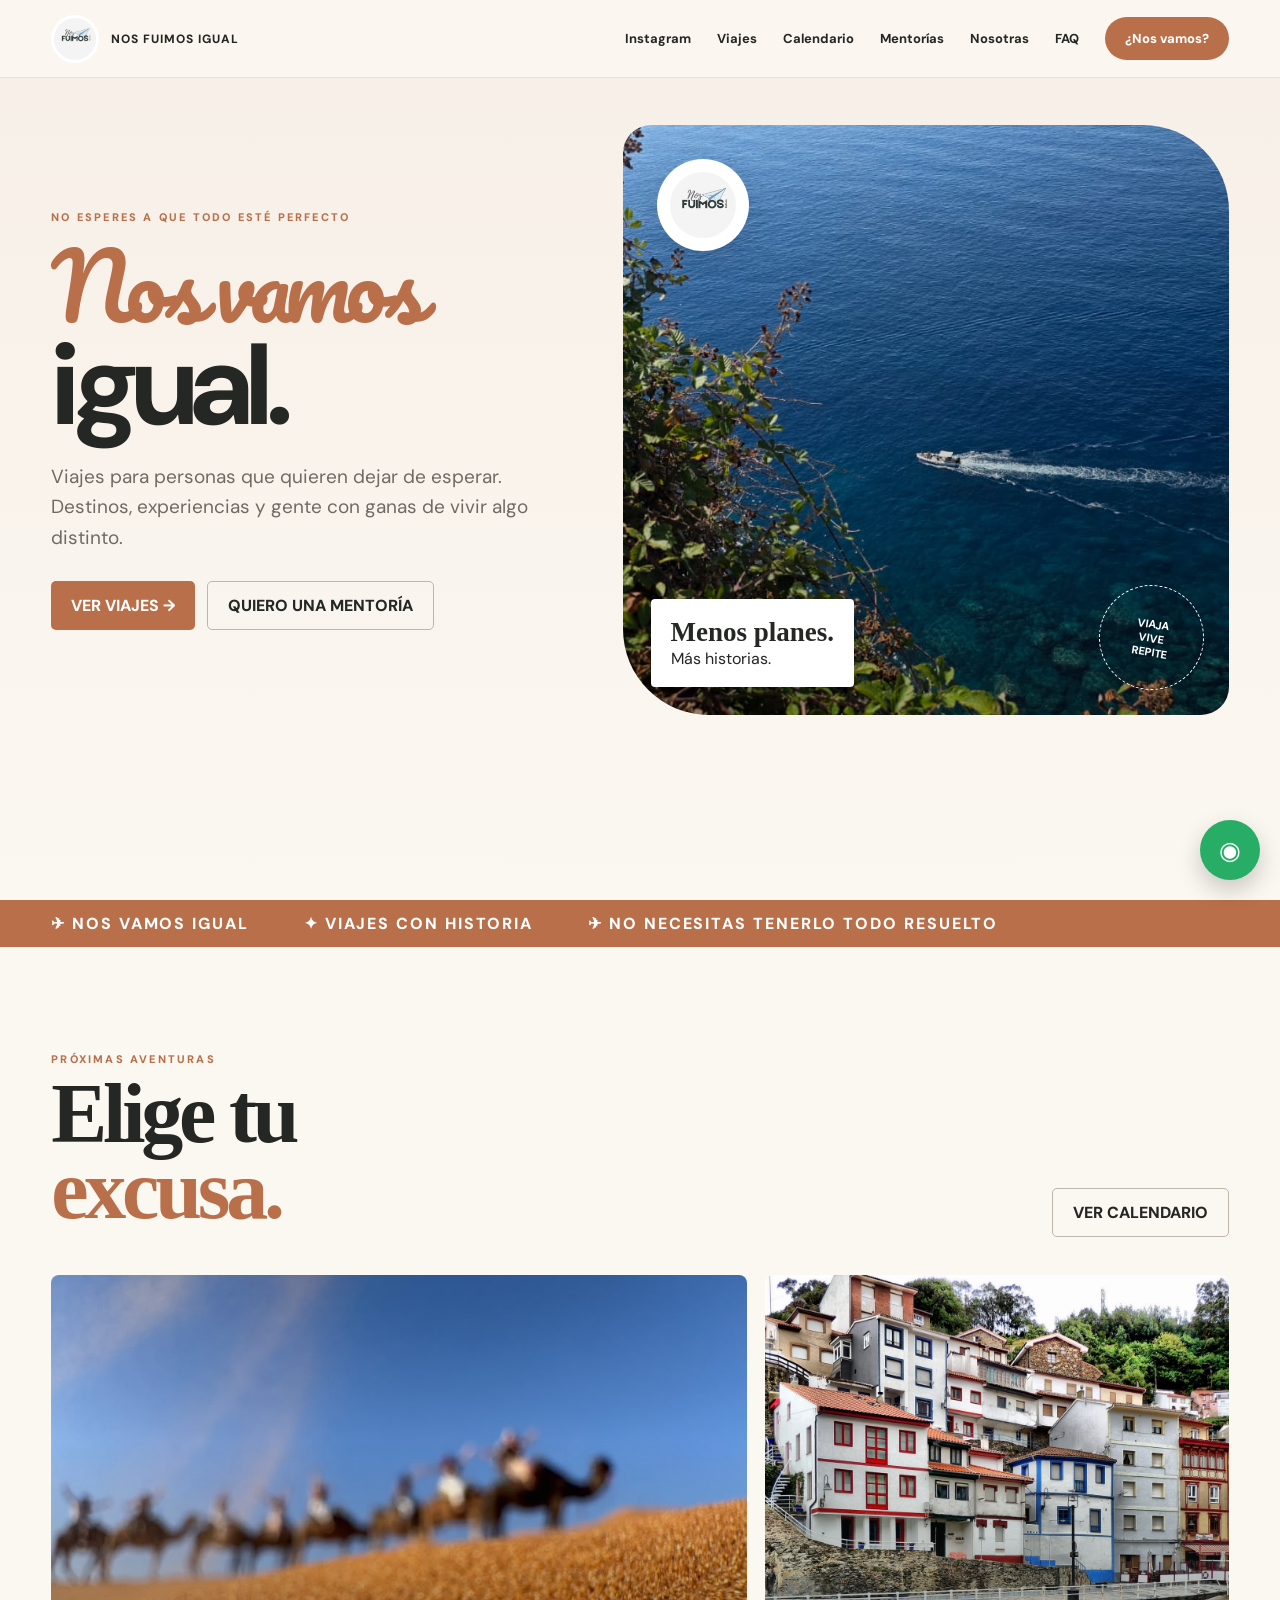
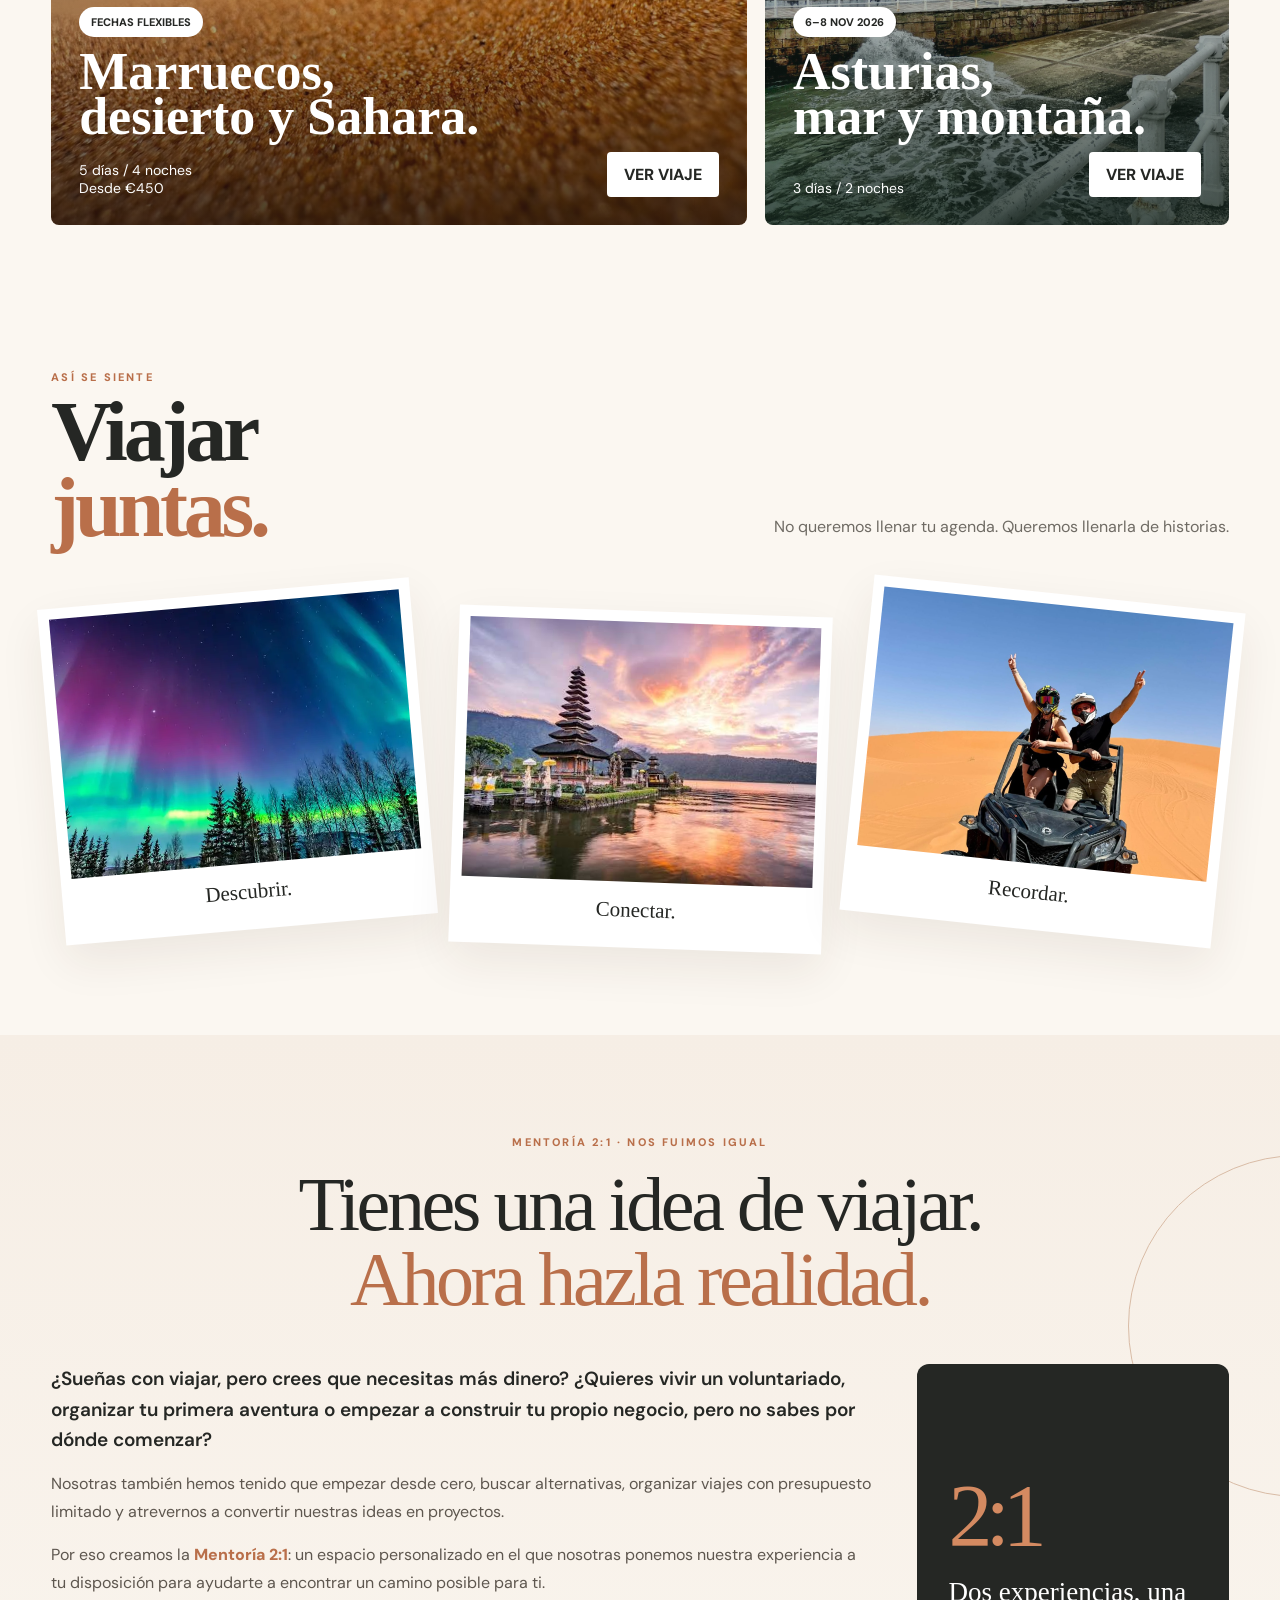
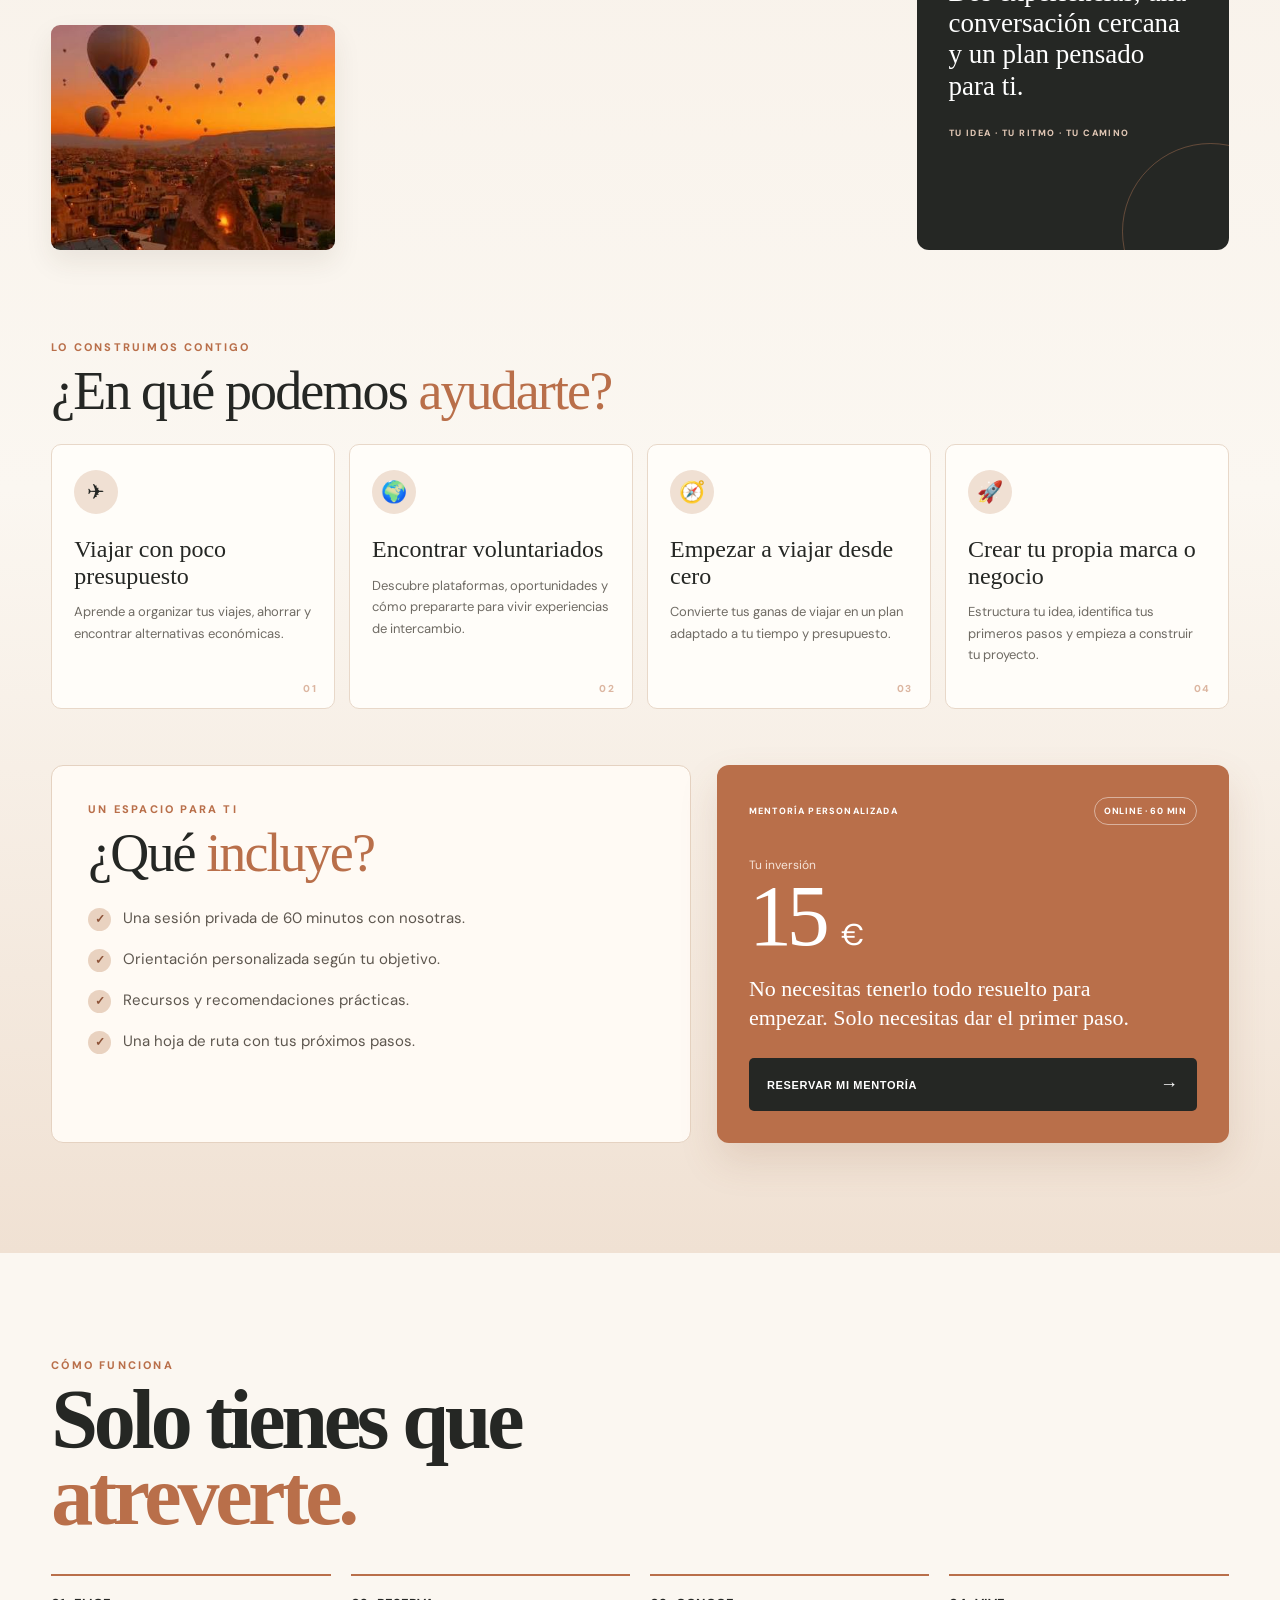
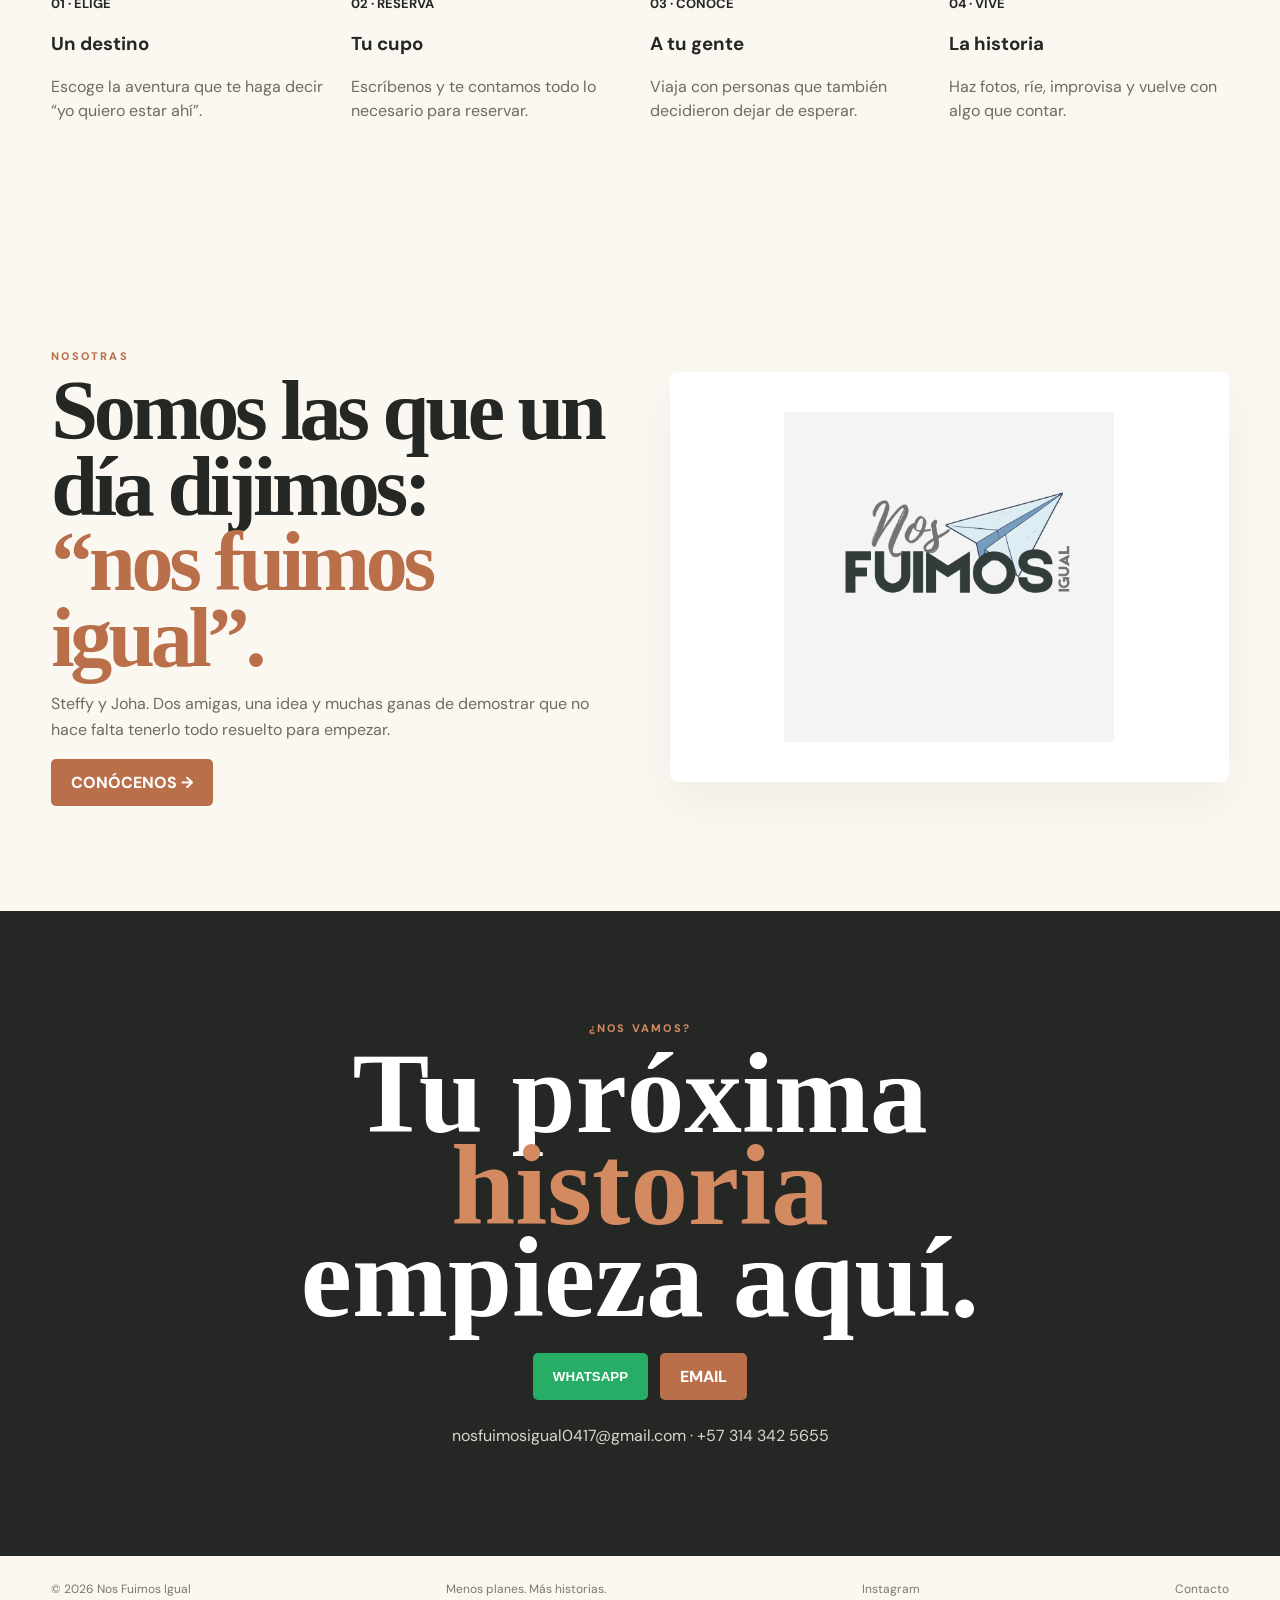
==== commit 8108af4d: "Refina textos e imagen de la sección de mentoría" ====
--- a/index.html
+++ b/index.html
@@ -15,11 +15,9 @@
       <div class="mentor-intro-copy">
         <p class="mentor-question">¿Sueñas con viajar, pero crees que necesitas más dinero? ¿Quieres vivir un voluntariado, organizar tu primera aventura o empezar a construir tu propio negocio, pero no sabes por dónde comenzar?</p>
         <p>Nosotras también hemos tenido que empezar desde cero, buscar alternativas, organizar viajes con presupuesto limitado y atrevernos a convertir nuestras ideas en proyectos.</p>
-        <p>Por eso creamos la <strong>Mentoría 2:1</strong>: un espacio personalizado en el que Yoha y yo ponemos nuestra experiencia a tu disposición para ayudarte a encontrar un camino posible para ti.</p>
-        <div class="mentor-photo-strip" aria-label="Momentos de nuestras mentorías">
-          <img src="fotos/Mentoria1.png" alt="Joha y Steffy compartiendo su experiencia">
-          <img src="fotos/Mentoria2.png" alt="Acompañamiento personalizado en una mentoría">
-          <img src="fotos/Mentoria11.png" alt="Preparando ideas y planes para viajar">
+        <p>Por eso creamos la <strong>Mentoría 2:1</strong>: un espacio personalizado en el que nosotras ponemos nuestra experiencia a tu disposición para ayudarte a encontrar un camino posible para ti.</p>
+        <div class="mentor-photo-strip" aria-label="Inspiración para tu próxima aventura">
+          <img src="fotos/globos.jpg" alt="Globos aerostáticos en una experiencia viajera">
         </div>
       </div>
       <aside class="mentor-side-note">
@@ -45,7 +43,7 @@
         <div class="kicker">UN ESPACIO PARA TI</div>
         <h3>¿Qué <em>incluye?</em></h3>
         <ul>
-          <li><span>✓</span> Una sesión privada de 60 minutos con Yoha y conmigo.</li>
+          <li><span>✓</span> Una sesión privada de 60 minutos con nosotras.</li>
           <li><span>✓</span> Orientación personalizada según tu objetivo.</li>
           <li><span>✓</span> Recursos y recomendaciones prácticas.</li>
           <li><span>✓</span> Una hoja de ruta con tus próximos pasos.</li>
--- a/styles.css
+++ b/styles.css
@@ -303,3 +303,100 @@
 @media(max-width:760px){
   .dark .belief{font-size:clamp(21px,5vw,25px);line-height:1.35;padding:18px 0}
 }
+
+
+/* Mentoría 2:1: experiencia editorial, cercana y visual */
+.mentorias-v2{
+  position:relative;
+  overflow:hidden;
+  background:linear-gradient(180deg,#f6eee5 0%,var(--cream) 58%,#f0e1d3 100%);
+  padding:100px 0 110px;
+}
+.mentorias-v2::before{
+  content:"";
+  position:absolute;
+  width:340px;height:340px;
+  border:1px solid #d9bca6;
+  border-radius:50%;
+  top:120px;right:-190px;
+  pointer-events:none;
+}
+.mentorias-v2 .wrap{position:relative;z-index:1}
+.mentor-heading{max-width:900px;margin:0 auto 48px;text-align:center}
+.mentor-heading .kicker{margin-bottom:18px}
+.mentor-heading h2{font-family:Georgia,serif;font-size:clamp(42px,6vw,76px);font-weight:400;line-height:.98;letter-spacing:-.045em;margin:0;color:var(--ink)}
+.mentor-heading h2 em,.mentor-subhead h3 em,.mentor-includes h3 em{font-style:normal;color:var(--terr)}
+.mentor-intro-grid{display:grid;grid-template-columns:minmax(0,1.45fr) minmax(230px,.55fr);gap:42px;align-items:stretch}
+.mentor-intro-copy{min-width:0}
+.mentor-intro-copy p{font-size:16px;line-height:1.75;color:#5e574f;margin:0 0 15px}
+.mentor-intro-copy p strong{color:var(--terr);font-weight:800}
+.mentor-intro-copy .mentor-question{font-size:19px;line-height:1.6;color:var(--ink);font-weight:600}
+.mentor-photo-strip{display:grid;grid-template-columns:1.1fr 1fr 1fr;gap:12px;margin-top:28px;align-items:stretch}
+.mentor-photo-strip img{width:100%;height:225px;object-fit:cover;border-radius:9px;box-shadow:0 12px 28px #3c2b1b16}
+.mentor-photo-strip img:nth-child(2){transform:translateY(12px)}
+.mentor-side-note{align-self:stretch;display:flex;flex-direction:column;justify-content:center;align-items:flex-start;background:var(--ink);color:#fff;padding:32px;border-radius:12px;min-height:290px;position:relative;overflow:hidden}
+.mentor-side-note::after{content:"";position:absolute;width:175px;height:175px;border:1px solid #d48a615c;border-radius:50%;right:-70px;bottom:-70px}
+.mentor-side-mark{font-family:Georgia,serif;font-size:88px;line-height:.9;color:var(--terr2);letter-spacing:-.08em}
+.mentor-side-note p{font-family:Georgia,serif;font-size:27px;line-height:1.15;margin:22px 0 25px;position:relative;z-index:1}
+.mentor-side-small{font-size:9px;letter-spacing:.16em;font-weight:800;color:#e1c7b5}
+.mentor-subhead{margin:90px 0 26px}
+.mentor-subhead h3,.mentor-includes h3{font-family:Georgia,serif;font-size:clamp(36px,4.3vw,54px);line-height:1;margin:10px 0 0;font-weight:400;letter-spacing:-.035em}
+.mentor-help-grid{display:grid;grid-template-columns:repeat(4,minmax(0,1fr));gap:14px}
+.mentor-help-card{position:relative;min-height:245px;padding:25px 22px 42px;background:var(--paper);border:1px solid #e8d8c9;border-radius:10px;transition:transform .22s ease,box-shadow .22s ease,border-color .22s ease;overflow:hidden}
+.mentor-help-card:hover{transform:translateY(-5px);box-shadow:0 16px 34px #3c2b1b12;border-color:#c99271}
+.mentor-icon{display:grid;place-items:center;width:44px;height:44px;border-radius:50%;background:#f0e0d3;font-size:21px;margin-bottom:22px}
+.mentor-help-card h4{font-family:Georgia,serif;font-size:24px;font-weight:400;line-height:1.1;margin:0 0 12px;color:var(--ink)}
+.mentor-help-card p{font-size:13px;line-height:1.65;color:var(--muted);margin:0}
+.mentor-card-number{position:absolute;right:17px;bottom:13px;font-size:10px;font-weight:800;letter-spacing:.15em;color:#b96f4a80}
+.mentor-bottom-grid{display:grid;grid-template-columns:minmax(0,1fr) minmax(300px,.8fr);gap:26px;margin-top:56px;align-items:stretch}
+.mentor-includes{background:#fffaf4;border:1px solid #e5d2c1;border-radius:12px;padding:36px}
+.mentor-includes h3{margin-bottom:27px}
+.mentor-includes ul{list-style:none;margin:0;padding:0;display:grid;gap:17px}
+.mentor-includes li{display:flex;gap:12px;align-items:flex-start;color:#5e574f;font-size:15px;line-height:1.55}
+.mentor-includes li span{display:grid;place-items:center;flex:0 0 23px;width:23px;height:23px;border-radius:50%;background:#e9d2c0;color:#8c5237;font-size:12px;font-weight:800;margin-top:1px}
+.mentor-booking-card{background:var(--terr);color:#fff;border-radius:12px;padding:32px;display:flex;flex-direction:column;box-shadow:0 18px 38px #8e543526}
+.mentor-booking-top{display:flex;justify-content:space-between;gap:10px;align-items:center;font-size:9px;font-weight:800;letter-spacing:.13em;flex-wrap:wrap}
+.mentor-booking-badge{border:1px solid #ffffff75;border-radius:99px;padding:7px 9px;letter-spacing:.08em}
+.mentor-investment-label{margin:32px 0 0;font-size:12px;color:#f6e4d9}
+.mentor-investment{font-family:Georgia,serif;font-size:86px;line-height:.95;letter-spacing:-.06em;margin:3px 0 18px}
+.mentor-investment small{font-family:'DM Sans',sans-serif;font-size:30px;letter-spacing:0}
+.mentor-quote{font-family:Georgia,serif;font-size:22px;line-height:1.3;margin:0 0 26px;max-width:400px}
+.mentor-booking-button{width:100%;background:var(--ink);color:#fff;justify-content:space-between;padding:16px 18px;font-size:11px;letter-spacing:.06em}
+.mentor-booking-button:hover{background:#393a35}
+.mentor-booking-button span{font-size:18px}
+@media(max-width:900px){
+  .mentor-intro-grid{grid-template-columns:minmax(0,1fr) minmax(200px,.65fr);gap:24px}
+  .mentor-help-grid{grid-template-columns:repeat(2,minmax(0,1fr))}
+  .mentor-help-card{min-height:215px}
+  .mentor-bottom-grid{grid-template-columns:1fr 1fr}
+  .mentor-photo-strip img{height:190px}
+}
+@media(max-width:650px){
+  .mentorias-v2{padding:72px 0 78px}
+  .mentor-heading{margin-bottom:32px;text-align:left}
+  .mentor-heading h2{font-size:clamp(39px,10vw,55px)}
+  .mentor-intro-grid{grid-template-columns:1fr;gap:20px}
+  .mentor-intro-copy .mentor-question{font-size:17px}
+  .mentor-intro-copy p{font-size:15px;line-height:1.7}
+  .mentor-photo-strip{gap:8px;margin-top:22px}
+  .mentor-photo-strip img{height:145px;border-radius:7px}
+  .mentor-photo-strip img:nth-child(2){transform:translateY(7px)}
+  .mentor-side-note{min-height:0;padding:25px}
+  .mentor-side-mark{font-size:65px}
+  .mentor-side-note p{font-size:24px;margin:14px 0 18px;max-width:300px}
+  .mentor-subhead{margin:62px 0 22px}
+  .mentor-help-grid{gap:10px}
+  .mentor-help-card{min-height:0;padding:19px 15px 36px}
+  .mentor-icon{width:38px;height:38px;font-size:18px;margin-bottom:17px}
+  .mentor-help-card h4{font-size:21px}
+  .mentor-help-card p{font-size:12px}
+  .mentor-bottom-grid{grid-template-columns:1fr;gap:15px;margin-top:38px}
+  .mentor-includes,.mentor-booking-card{padding:25px}
+  .mentor-investment{font-size:76px}
+}
+@media(max-width:380px){
+  .mentor-help-grid{grid-template-columns:1fr}
+  .mentor-help-card{padding:20px 20px 38px}
+  .mentor-help-card h4{font-size:23px}
+  .mentor-photo-strip img{height:118px}
+}
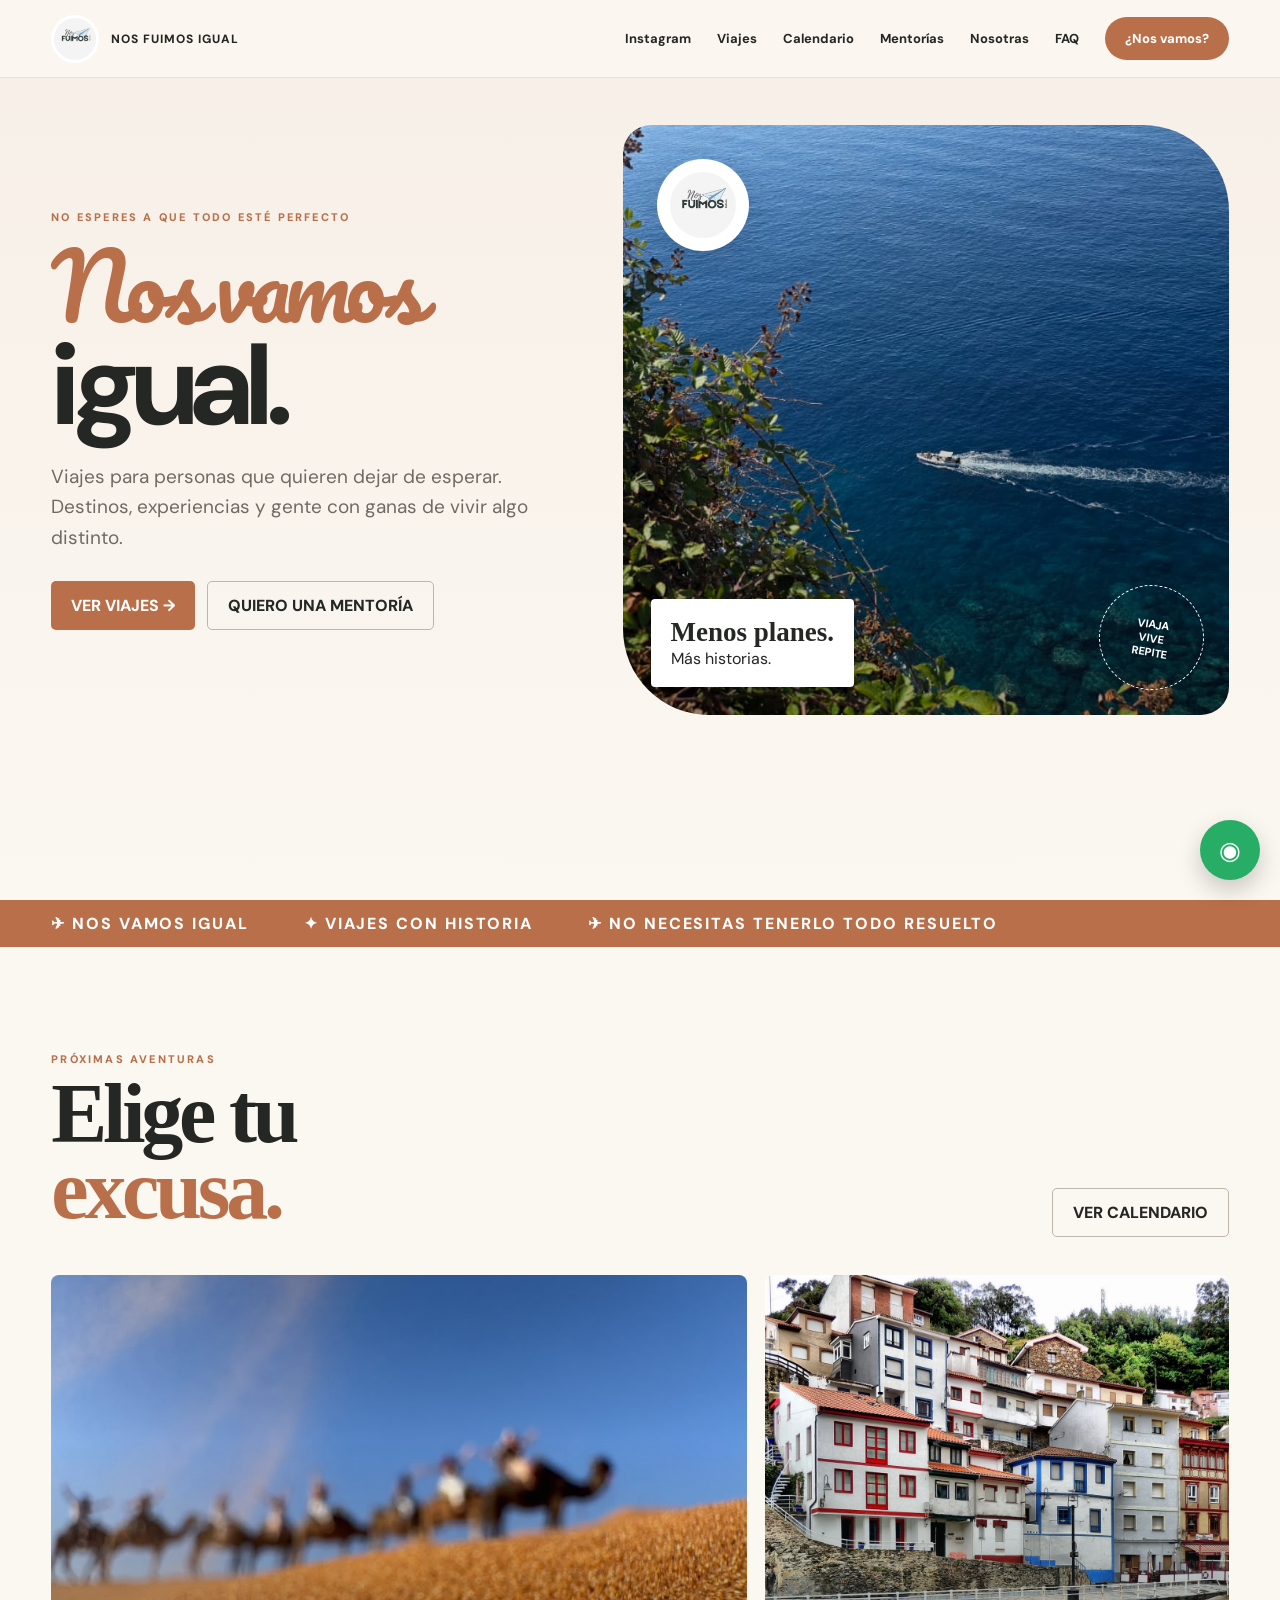
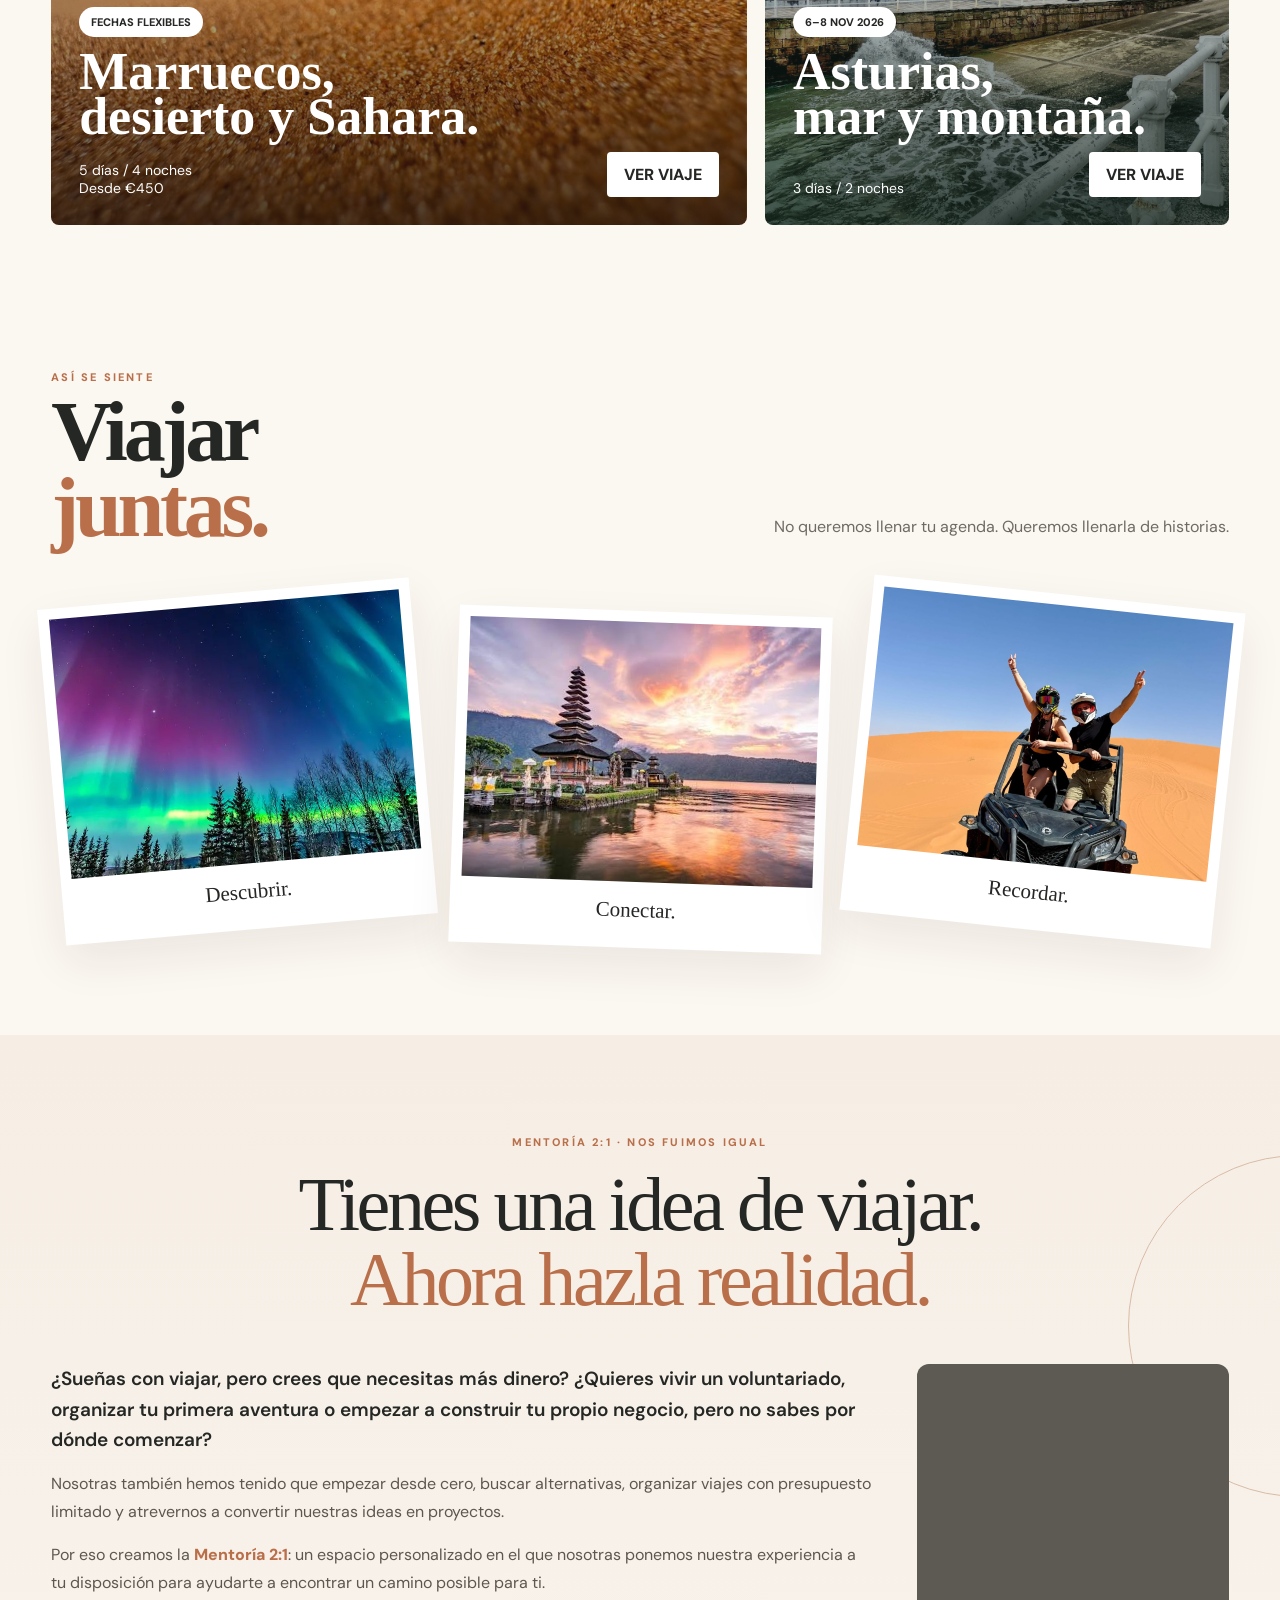
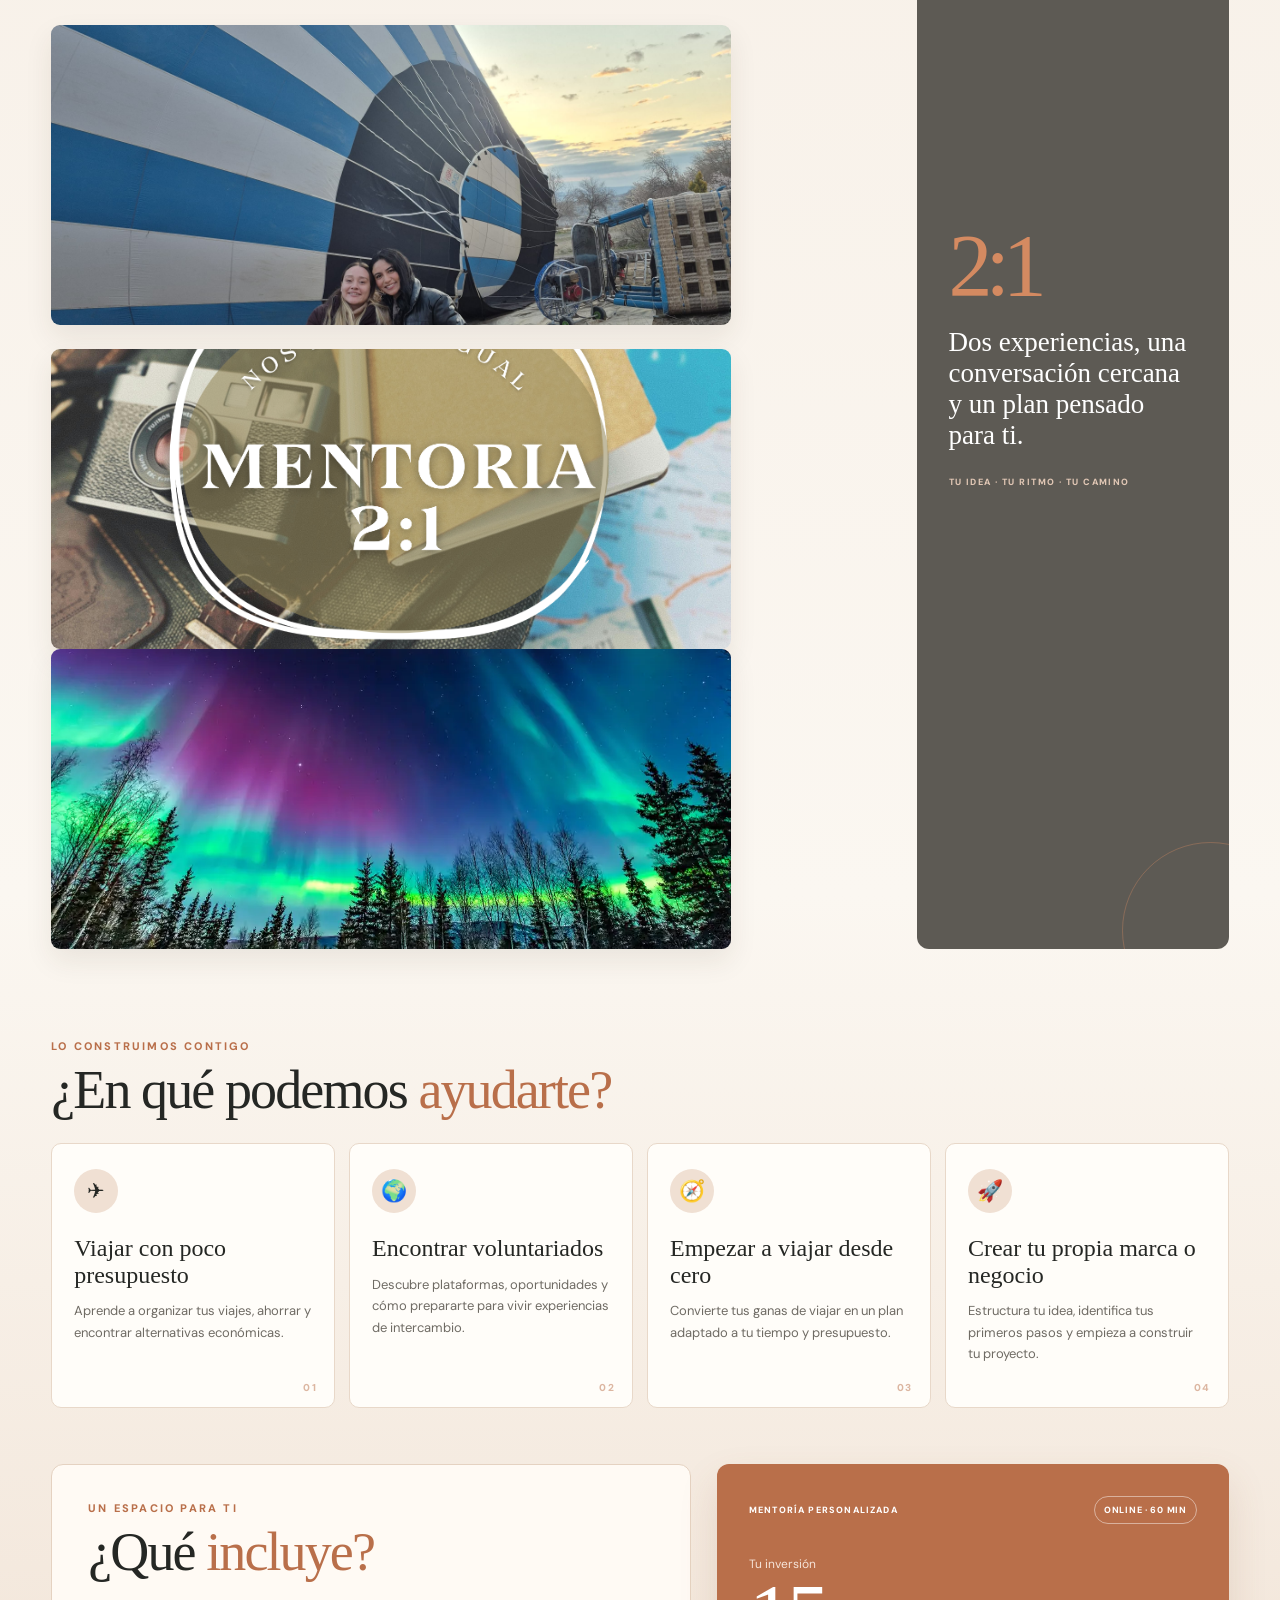
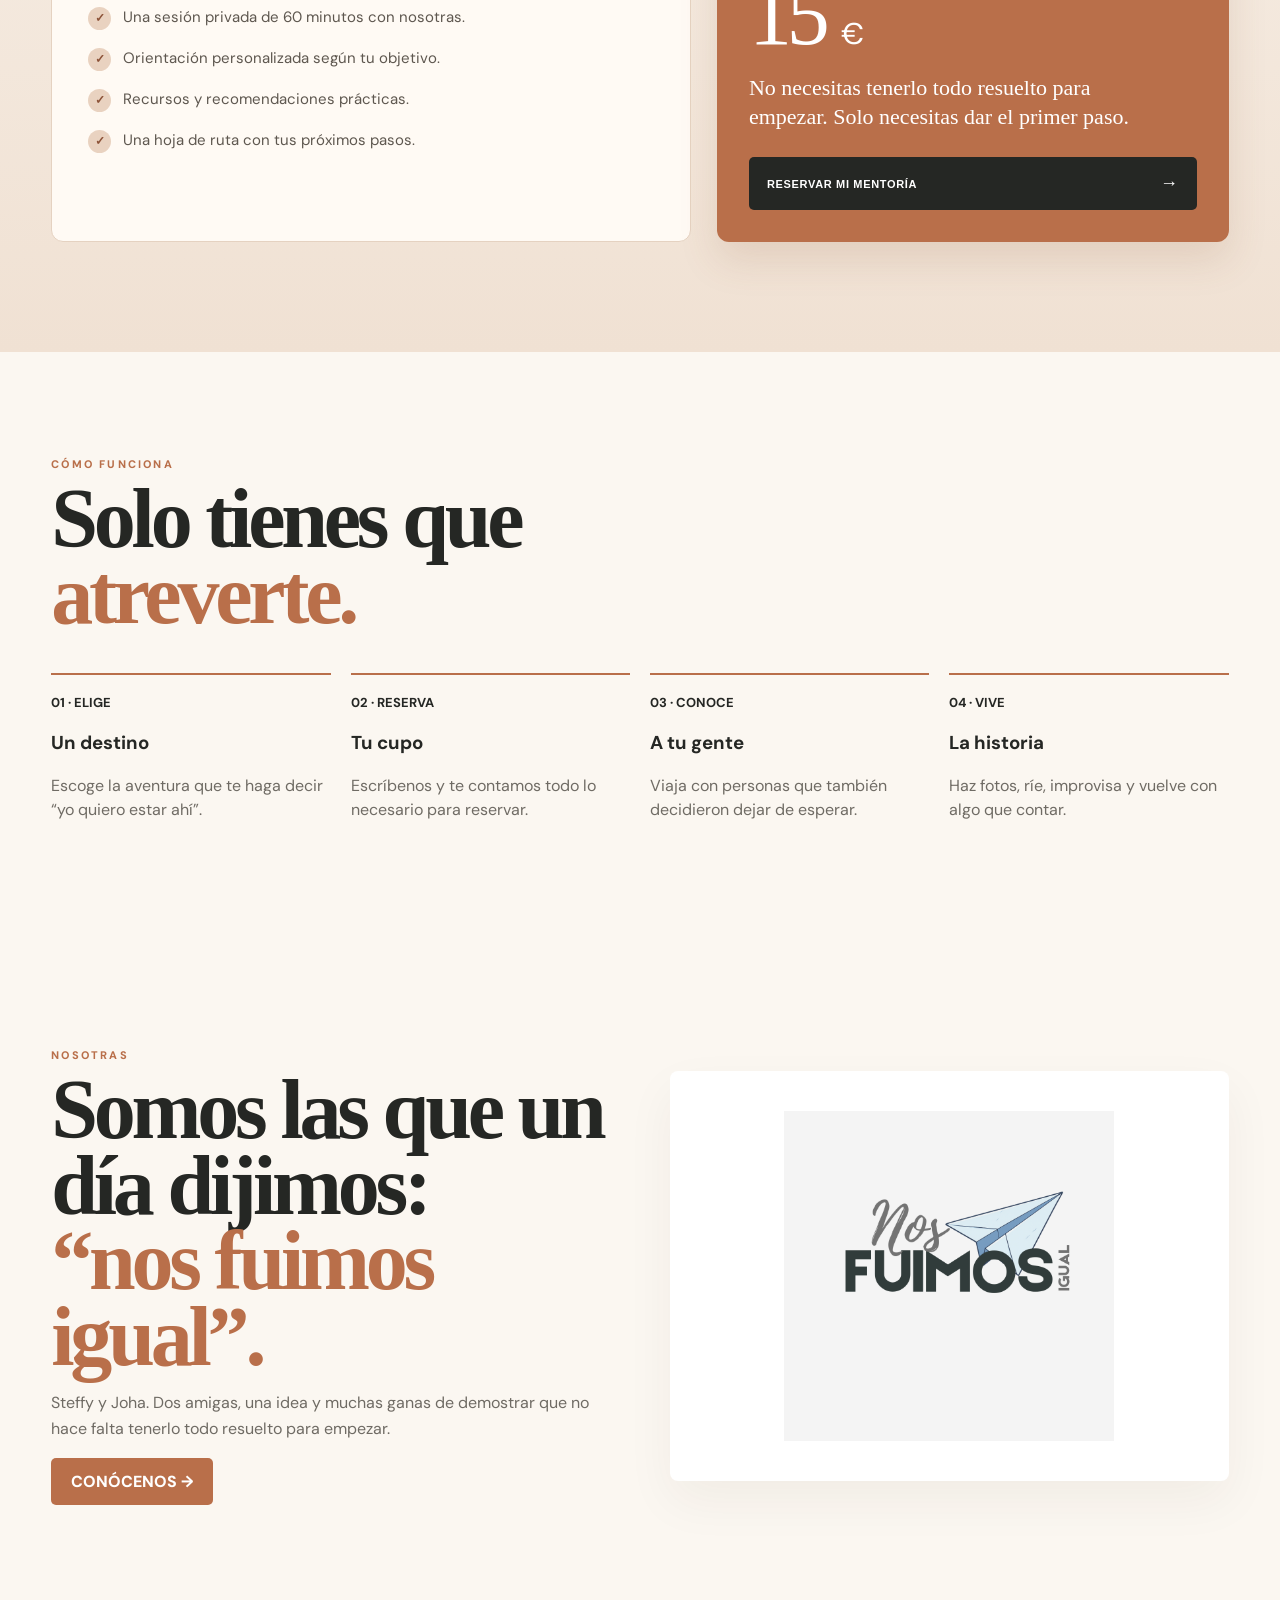
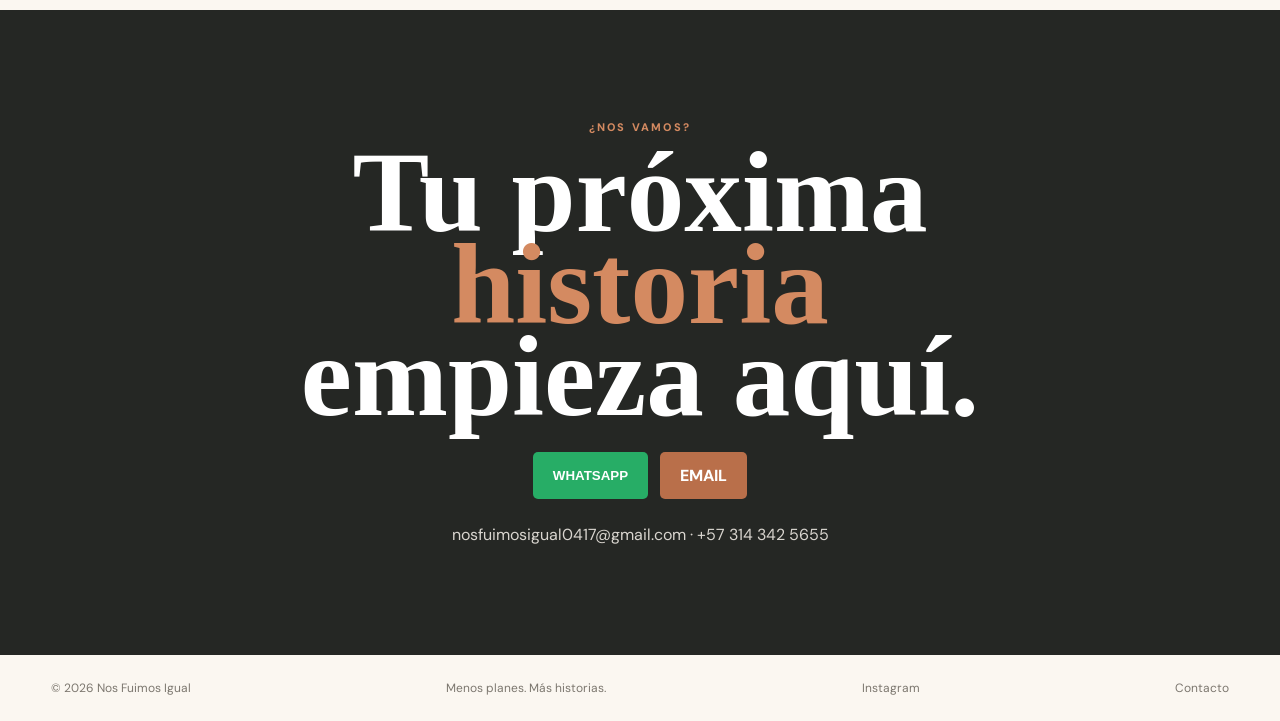
==== commit f6af5cf3: "Restaura galería de tres fotos en mentorías" ====
--- a/index.html
+++ b/index.html
@@ -16,8 +16,10 @@
         <p class="mentor-question">¿Sueñas con viajar, pero crees que necesitas más dinero? ¿Quieres vivir un voluntariado, organizar tu primera aventura o empezar a construir tu propio negocio, pero no sabes por dónde comenzar?</p>
         <p>Nosotras también hemos tenido que empezar desde cero, buscar alternativas, organizar viajes con presupuesto limitado y atrevernos a convertir nuestras ideas en proyectos.</p>
         <p>Por eso creamos la <strong>Mentoría 2:1</strong>: un espacio personalizado en el que nosotras ponemos nuestra experiencia a tu disposición para ayudarte a encontrar un camino posible para ti.</p>
-        <div class="mentor-photo-strip" aria-label="Inspiración para tu próxima aventura">
-          <img src="fotos/globos.jpg" alt="Globos aerostáticos en una experiencia viajera">
+        <div class="mentor-photo-strip" aria-label="Momentos de nuestras aventuras">
+          <img src="fotos/JohaySteffy-turquia.jpg" alt="Nosotras viajando por Turquía">
+          <img src="fotos/Mentoria2.png" alt="Una sesión de mentoría y acompañamiento">
+          <img src="fotos/Auroras.webp" alt="Auroras boreales durante una aventura viajera">
         </div>
       </div>
       <aside class="mentor-side-note">
--- a/styles.css
+++ b/styles.css
@@ -331,10 +331,10 @@
 .mentor-intro-copy p{font-size:16px;line-height:1.75;color:#5e574f;margin:0 0 15px}
 .mentor-intro-copy p strong{color:var(--terr);font-weight:800}
 .mentor-intro-copy .mentor-question{font-size:19px;line-height:1.6;color:var(--ink);font-weight:600}
-.mentor-photo-strip{display:grid;grid-template-columns:1.1fr 1fr 1fr;gap:12px;margin-top:28px;align-items:stretch}
-.mentor-photo-strip img{width:100%;height:225px;object-fit:cover;border-radius:9px;box-shadow:0 12px 28px #3c2b1b16}
+.mentor-photo-strip{display:grid;grid-template-columns:minmax(0,1fr);gap:12px;margin-top:28px;align-items:stretch;max-width:680px}
+.mentor-photo-strip img{width:100%;height:300px;object-fit:cover;object-position:center 48%;border-radius:9px;box-shadow:0 12px 28px #3c2b1b16}
 .mentor-photo-strip img:nth-child(2){transform:translateY(12px)}
-.mentor-side-note{align-self:stretch;display:flex;flex-direction:column;justify-content:center;align-items:flex-start;background:var(--ink);color:#fff;padding:32px;border-radius:12px;min-height:290px;position:relative;overflow:hidden}
+.mentor-side-note{align-self:stretch;display:flex;flex-direction:column;justify-content:center;align-items:flex-start;background:#5d5a54;color:#fff;padding:32px;border-radius:12px;min-height:290px;position:relative;overflow:hidden}
 .mentor-side-note::after{content:"";position:absolute;width:175px;height:175px;border:1px solid #d48a615c;border-radius:50%;right:-70px;bottom:-70px}
 .mentor-side-mark{font-family:Georgia,serif;font-size:88px;line-height:.9;color:var(--terr2);letter-spacing:-.08em}
 .mentor-side-note p{font-family:Georgia,serif;font-size:27px;line-height:1.15;margin:22px 0 25px;position:relative;z-index:1}
@@ -369,7 +369,7 @@
   .mentor-help-grid{grid-template-columns:repeat(2,minmax(0,1fr))}
   .mentor-help-card{min-height:215px}
   .mentor-bottom-grid{grid-template-columns:1fr 1fr}
-  .mentor-photo-strip img{height:190px}
+  .mentor-photo-strip img{height:240px}
 }
 @media(max-width:650px){
   .mentorias-v2{padding:72px 0 78px}
@@ -379,7 +379,7 @@
   .mentor-intro-copy .mentor-question{font-size:17px}
   .mentor-intro-copy p{font-size:15px;line-height:1.7}
   .mentor-photo-strip{gap:8px;margin-top:22px}
-  .mentor-photo-strip img{height:145px;border-radius:7px}
+  .mentor-photo-strip img{height:210px;border-radius:7px}
   .mentor-photo-strip img:nth-child(2){transform:translateY(7px)}
   .mentor-side-note{min-height:0;padding:25px}
   .mentor-side-mark{font-size:65px}
@@ -398,5 +398,5 @@
   .mentor-help-grid{grid-template-columns:1fr}
   .mentor-help-card{padding:20px 20px 38px}
   .mentor-help-card h4{font-size:23px}
-  .mentor-photo-strip img{height:118px}
-}
+  .mentor-photo-strip img{height:180px}
+}
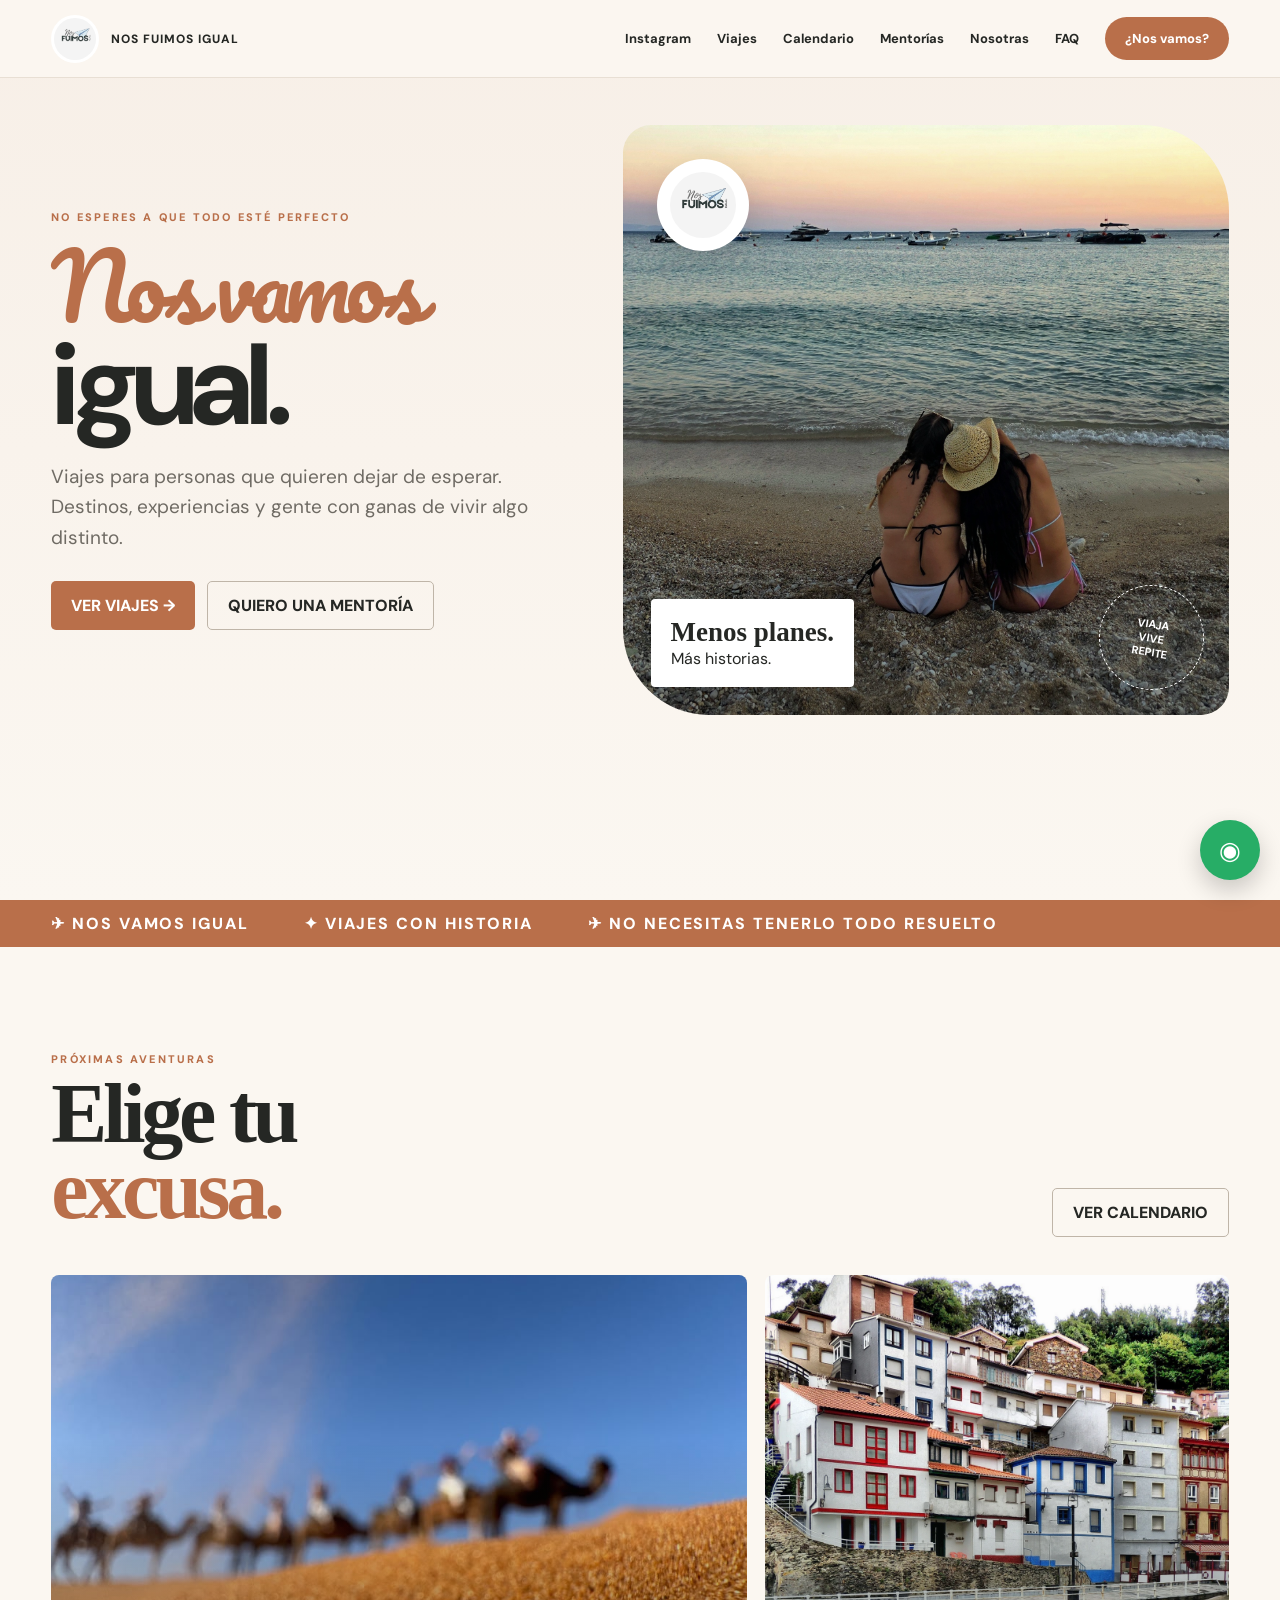
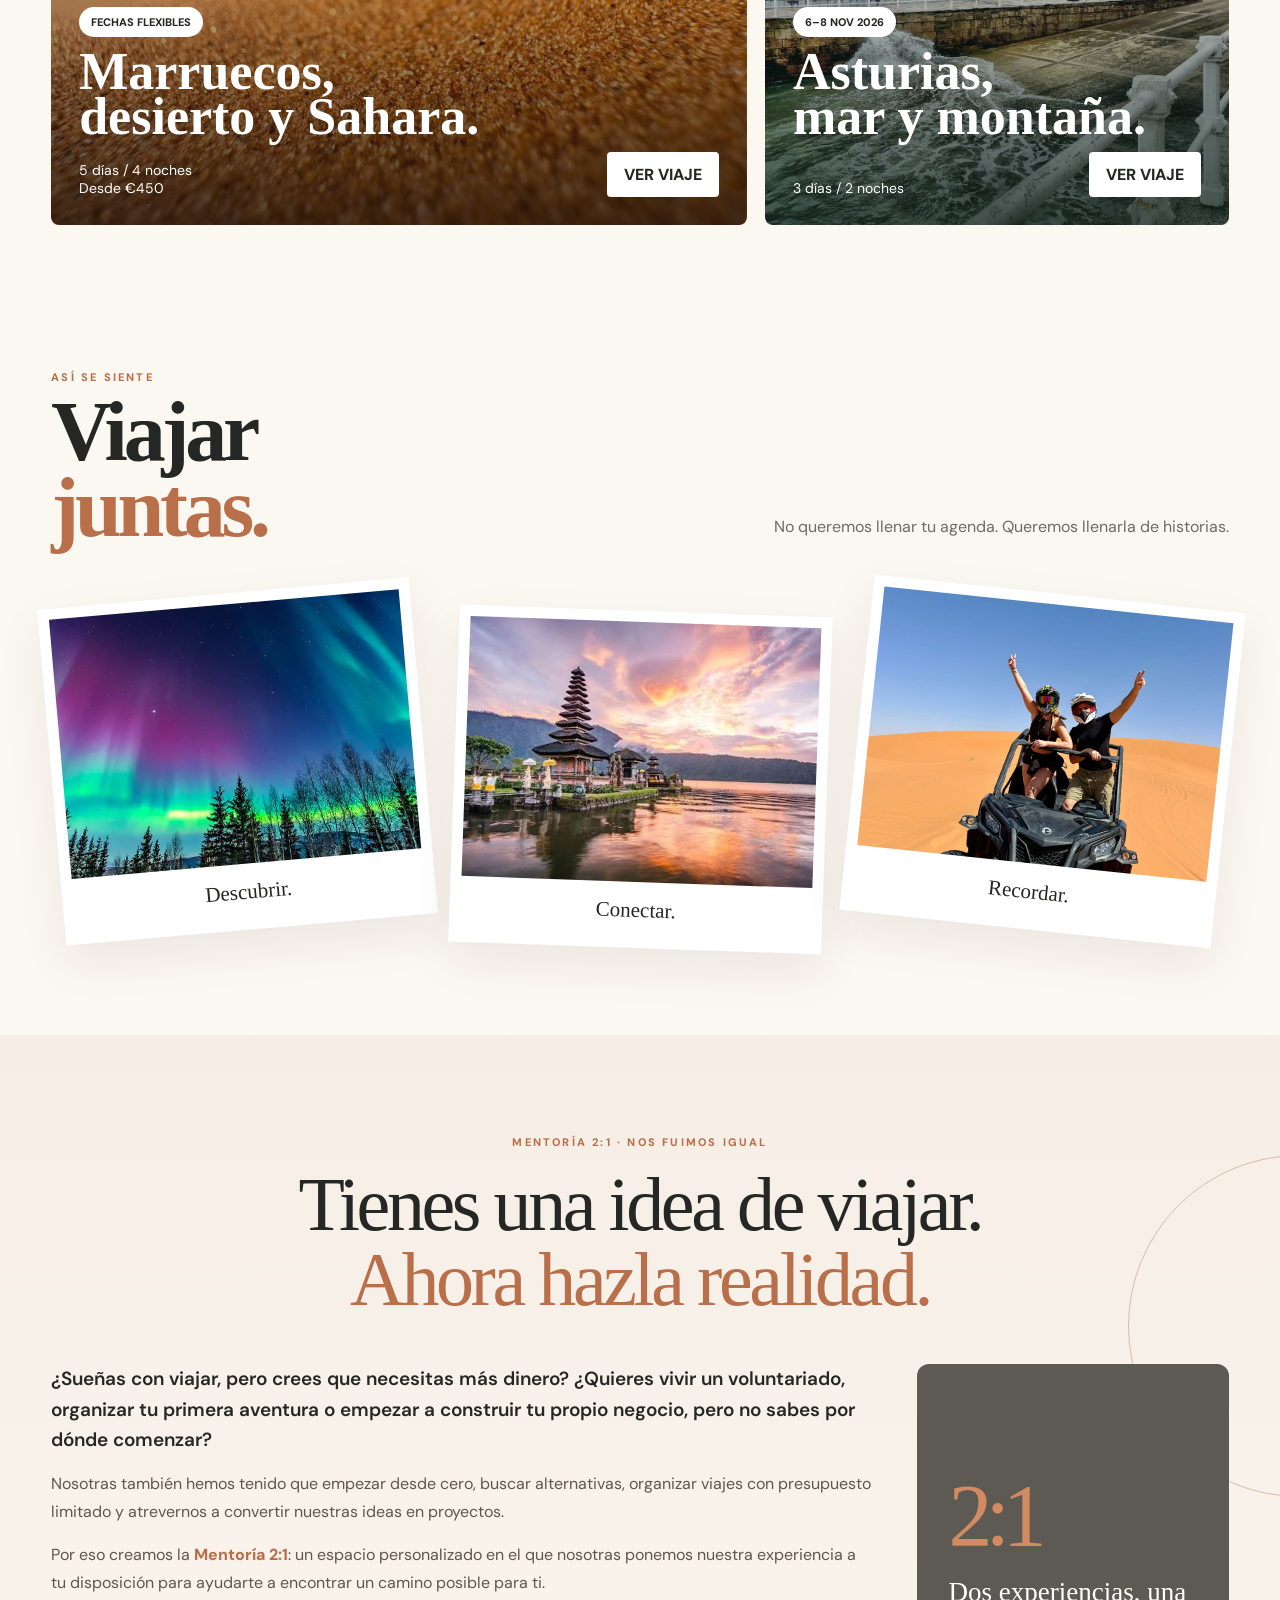
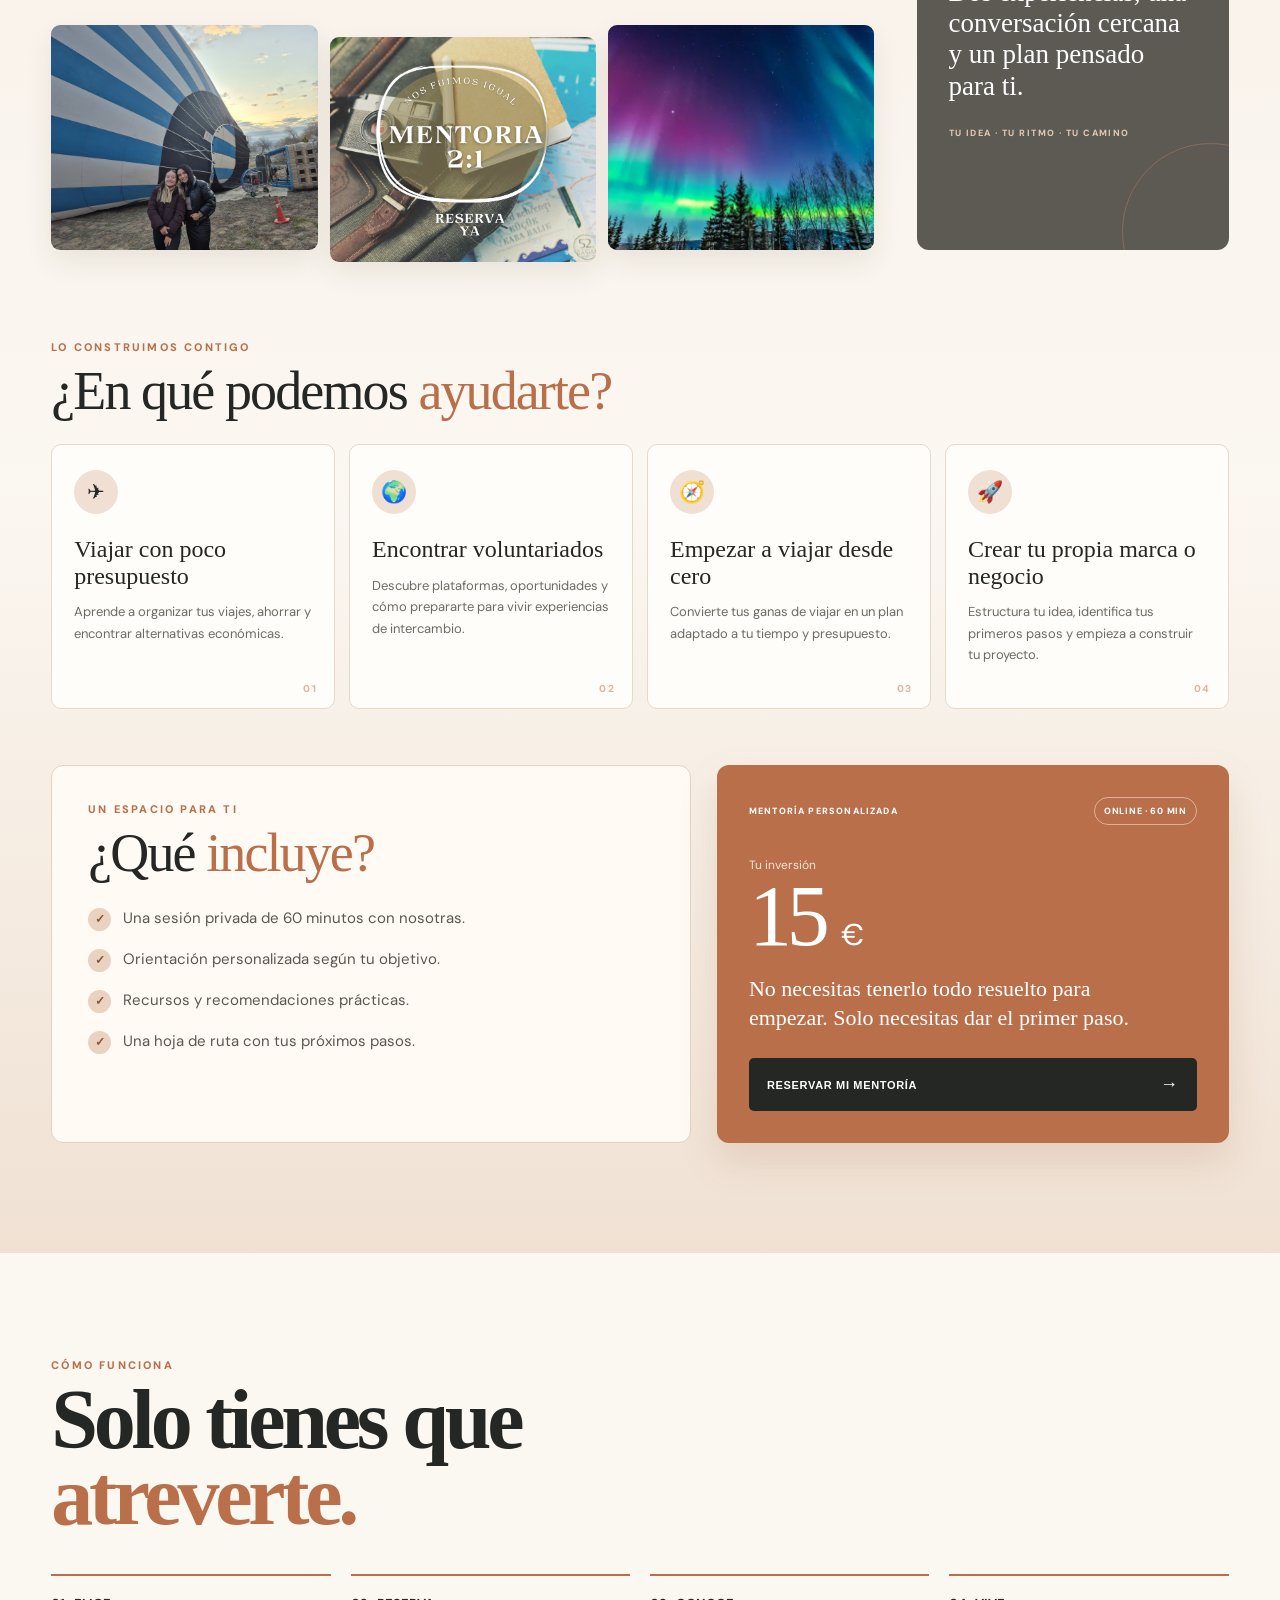
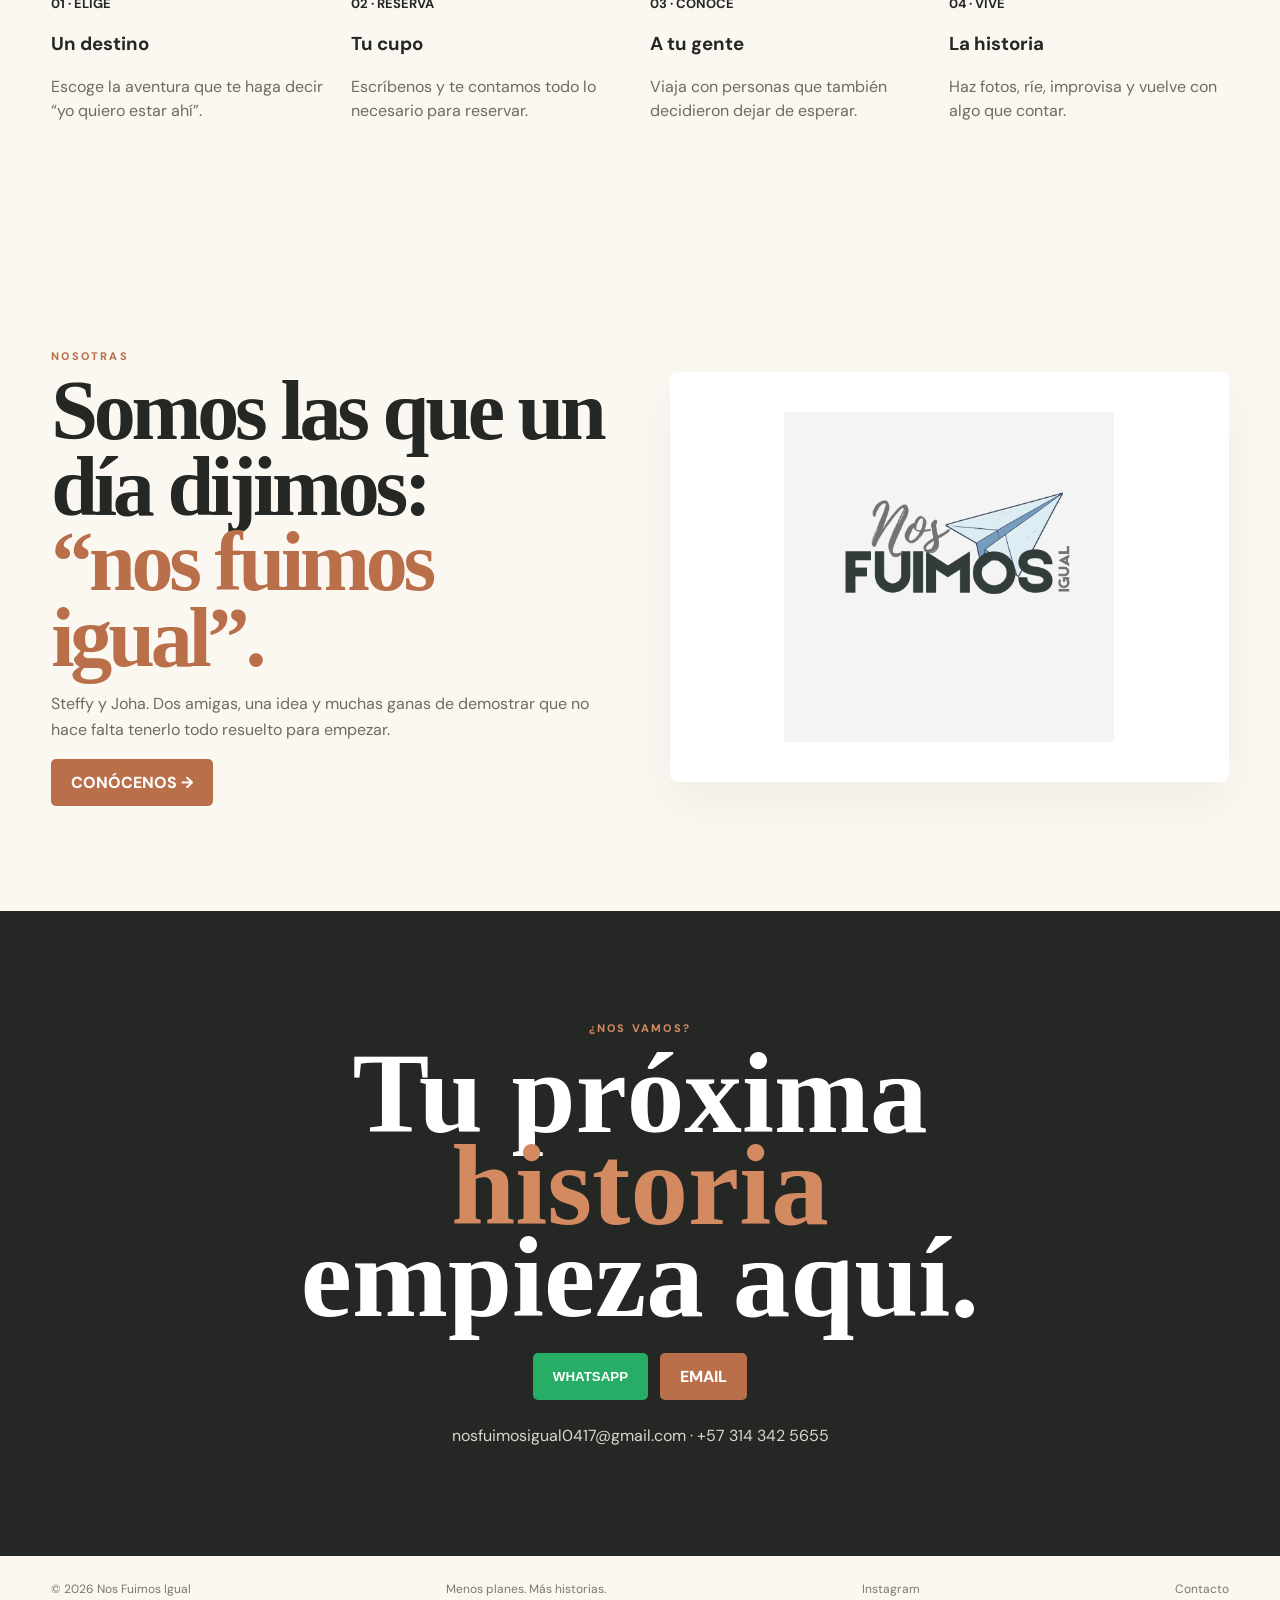
==== commit cfaaae66: "Forzar actualización de estilos de portada" ====
--- a/index.html
+++ b/index.html
@@ -1,4 +1,4 @@
-<!doctype html><html lang="es"><head><meta charset="utf-8"><meta name="viewport" content="width=device-width,initial-scale=1"><title>Nos Fuimos Igual | Viajes que empiezan cuando te atreves</title><meta name="description" content="Nos Fuimos Igual: viajes, experiencias y aventuras para quienes quieren dejar de esperar."><link rel="stylesheet" href="styles.css"></head><body>
+<!doctype html><html lang="es"><head><meta charset="utf-8"><meta name="viewport" content="width=device-width,initial-scale=1"><title>Nos Fuimos Igual | Viajes que empiezan cuando te atreves</title><meta name="description" content="Nos Fuimos Igual: viajes, experiencias y aventuras para quienes quieren dejar de esperar."><link rel="stylesheet" href="styles.css?v=20261010-2"></head><body>
 <header class="topbar"><a class="brand" href="index.html"><img src="fotos/NOS%20FUIMOS%20(1).png" alt="Nos Fuimos Igual"><span>NOS FUIMOS IGUAL</span></a><nav class="nav"><a href="https://www.instagram.com/nosfuimosigual/" target="_blank" rel="noopener">Instagram</a><a href="viajes.html">Viajes</a><a href="calendario.html">Calendario</a><a href="#mentorias">Mentorías</a><a href="nosotras.html">Nosotras</a><a href="faq.html">FAQ</a><a class="navcta" href="contacto.html">¿Nos vamos?</a></nav></header>
 <main>
 <section class="hero"><div class="wrap hero-grid"><div><div class="kicker">NO ESPERES A QUE TODO ESTÉ PERFECTO</div><h1><span class="script">Nos vamos</span><br>igual.</h1><p>Viajes para personas que quieren dejar de esperar. Destinos, experiencias y gente con ganas de vivir algo distinto.</p><div class="actions"><a class="btn" href="viajes.html">VER VIAJES →</a><a class="btn alt" href="#mentorias">QUIERO UNA MENTORÍA</a></div></div><div class="hero-visual"><img class="hero-logo" src="fotos/NOS%20FUIMOS%20(1).png" alt="Logo Nos Fuimos Igual"><div class="hero-note"><strong>Menos planes.</strong>Más historias.</div><div class="stamp">VIAJA<br>VIVE<br>REPITE</div></div></div></section>
--- a/styles.css
+++ b/styles.css
@@ -1,4 +1,4 @@
-@import url('https://fonts.googleapis.com/css2?family=DM+Sans:wght@400;500;600;700;800&family=Pacifico&display=swap');:root{--cream:#fbf7f1;--paper:#fffdf9;--terr:#b96f4a;--terr2:#d48a61;--ink:#252724;--muted:#6f6b64;--line:#e7ddd0}*{box-sizing:border-box}html{scroll-behavior:smooth}body{margin:0;background:var(--cream);color:var(--ink);font-family:'DM Sans',sans-serif}a{text-decoration:none;color:inherit}img{max-width:100%;display:block}.wrap{width:min(1180px,92vw);margin:auto}.topbar{position:fixed;z-index:50;top:0;left:0;right:0;height:78px;display:flex;align-items:center;justify-content:space-between;padding:0 4vw;background:#fbf7f1e8;backdrop-filter:blur(12px);border-bottom:1px solid #e8dfd4}.brand{display:flex;align-items:center;gap:12px;font-weight:800;letter-spacing:.08em;font-size:12px}.brand img{width:48px;height:48px;object-fit:contain;background:#fff;border-radius:50%;padding:3px}.nav{display:flex;align-items:center;gap:26px;font-size:13px;font-weight:700}.nav a:hover{color:var(--terr)}.navcta,.btn{display:inline-flex;align-items:center;justify-content:center;border:0;border-radius:5px;background:var(--terr);color:#fff;padding:13px 20px;font-weight:800;cursor:pointer}.navcta{border-radius:999px}.hero{padding:125px 0 70px;min-height:100vh;background:linear-gradient(180deg,#f7efe7,#fbf7f1)}.hero-grid{display:grid;grid-template-columns:.92fr 1.08fr;gap:55px;align-items:center}.script{font-family:Pacifico,cursive;font-weight:400}.hero h1{font-size:clamp(64px,9vw,126px);line-height:.88;letter-spacing:-.055em;margin:10px 0 25px}.hero h1 .script{color:var(--terr);font-size:.78em}.hero p{font-size:19px;line-height:1.6;color:var(--muted);max-width:560px}.actions{display:flex;gap:12px;flex-wrap:wrap;margin-top:28px}.btn.alt{background:transparent;color:var(--ink);border:1px solid #bfb5a8}.hero-visual{height:590px;border-radius:28px 86px 28px 86px;overflow:hidden;position:relative;background:linear-gradient(#0000,#0005),url('fotos/portadahd.jpeg?v=4') center/cover}.hero-logo{position:absolute;left:34px;top:34px;width:92px;height:92px;background:#fff;border-radius:50%;padding:13px;box-shadow:0 10px 35px #0002}.hero-note{position:absolute;left:28px;bottom:28px;background:#fff;color:var(--ink);padding:18px 20px;border-radius:4px;box-shadow:0 15px 40px #0003}.hero-note strong{display:block;font-family:Georgia,serif;font-size:27px}.stamp{position:absolute;right:25px;bottom:25px;border:1px dashed #fff;color:#fff;border-radius:50%;width:105px;height:105px;display:grid;place-items:center;text-align:center;font-size:11px;font-weight:800;transform:rotate(9deg)}.ticker{background:var(--terr);color:#fff;padding:13px 0;overflow:hidden;white-space:nowrap;font-weight:800;letter-spacing:.12em}.ticker span{margin-right:55px}.section{padding:105px 0}.section-head{display:flex;align-items:end;justify-content:space-between;gap:30px;margin-bottom:38px}.kicker{font-size:11px;font-weight:800;letter-spacing:.2em;color:var(--terr);text-transform:uppercase}.section h2{font-family:Georgia,serif;font-size:clamp(48px,7vw,84px);line-height:.9;letter-spacing:-.05em;margin:10px 0}.section h2 em{color:var(--terr);font-style:normal}.lead{color:var(--muted);line-height:1.6;max-width:650px}.trips{display:grid;grid-template-columns:1.2fr .8fr;gap:18px}.trip-card{min-height:550px;border-radius:8px;overflow:hidden;position:relative;color:#fff;background-size:cover;background-position:center}.trip-card.morocco{background-image:linear-gradient(180deg,#0000 30%,#1c100dcc),url('fotos/Marruecos-desierto.jpeg')}.trip-card.asturias{background-image:linear-gradient(180deg,#0000 30%,#15251ecc),url('fotos/asturias.webp')}.trip-content{position:absolute;inset:auto 28px 28px}.pill{display:inline-block;padding:8px 12px;border-radius:99px;background:#fff;color:var(--ink);font-size:11px;font-weight:800;margin-bottom:12px}.trip-card h3{font-family:Georgia,serif;font-size:52px;line-height:.88;margin:0 0 12px}.trip-meta{display:flex;justify-content:space-between;align-items:end;gap:15px}.trip-meta span{font-size:14px}.white-btn{background:#fff;color:var(--ink);padding:12px 17px;border-radius:4px;font-weight:800}.postcards{display:grid;grid-template-columns:repeat(3,1fr);gap:30px;align-items:center}.postcard{background:#fff;padding:11px 11px 25px;box-shadow:0 18px 45px #3c2b1b14}.postcard:nth-child(1){transform:rotate(-5deg)}.postcard:nth-child(2){transform:translateY(18px) rotate(2deg)}.postcard:nth-child(3){transform:rotate(6deg)}.postcard img{height:260px;width:100%;object-fit:cover}.postcard p{font-family:Georgia,serif;text-align:center;margin:16px 0 0;font-size:21px}.solo{background:#ead7c8}.solo-grid{display:grid;grid-template-columns:.85fr 1.15fr;gap:55px;align-items:center}.solo-photo{min-height:520px;background:url('fotos/Mentoria11.png') center/cover;border-radius:8px}.quote{font-family:Georgia,serif;font-size:clamp(43px,6vw,72px);line-height:.95}.steps{display:grid;grid-template-columns:repeat(4,1fr);gap:20px;margin-top:40px}.step{border-top:2px solid var(--terr);padding-top:16px}.step b{font-size:13px}.step p{color:var(--muted);line-height:1.5}.about{display:grid;grid-template-columns:1fr 1fr;gap:60px;align-items:center}.about-logo{background:#fff;border-radius:8px;padding:40px;box-shadow:0 20px 50px #3c2b1b0d}.about-logo img{max-width:330px;margin:auto}.contact{background:var(--ink);color:#fff;padding:110px 0;text-align:center}.contact h2{font-family:Georgia,serif;font-size:clamp(62px,9vw,118px);line-height:.8;margin:12px 0 30px}.contact h2 em{color:var(--terr2);font-style:normal}.contact-actions{display:flex;justify-content:center;gap:12px;flex-wrap:wrap}.wa{background:#27ad66}.contact-info{margin-top:25px;color:#d9d5cf}.floatwa{position:fixed;right:20px;bottom:20px;z-index:60;width:60px;height:60px;border-radius:50%;background:#27ad66;color:#fff;display:grid;place-items:center;font-size:25px;box-shadow:0 10px 25px #0003}.footer{padding:25px 0;display:flex;justify-content:space-between;gap:20px;color:#7c776f;font-size:12px}.pagehero{padding:140px 0 70px;background:#ead7c8}.detail{padding:75px 0}.detail-hero{display:grid;grid-template-columns:1.15fr .85fr;gap:40px;align-items:end}.detail-photo{min-height:600px;border-radius:8px;background:center/cover}.detail-photo.morocco{background-image:url('fotos/Marruecos.jpg')}.detail-copy h1{font-family:Georgia,serif;font-size:clamp(60px,8vw,105px);line-height:.84;letter-spacing:-.05em;margin:15px 0}.detail-copy h1 em{color:var(--terr);font-style:normal}.facts{display:grid;grid-template-columns:1fr 1fr;gap:10px;margin:25px 0}.fact{background:#fff;padding:18px;border-left:4px solid var(--terr)}.fact small{display:block;color:var(--terr);font-weight:800;font-size:10px;letter-spacing:.15em;margin-bottom:6px}.pricebox{background:var(--terr);color:#fff;padding:28px;border-radius:4px;margin-top:20px}.pricebox small{letter-spacing:.15em;font-weight:800}.pricebox strong{font-size:62px;display:block;font-family:Georgia,serif}.pricebox span{font-weight:800}.info-list{font-size:18px;line-height:1.8}.info-list li::marker{color:var(--terr)}@media(max-width:850px){.nav{display:none}.hero-grid,.solo-grid,.about,.detail-hero,.trips{grid-template-columns:1fr}.hero{padding-top:105px}.hero-visual{height:430px}.postcards{grid-template-columns:1fr 1fr}.postcard:nth-child(3){display:none}.steps{grid-template-columns:1fr 1fr}.detail-photo{min-height:420px}}@media(max-width:560px){.section{padding:70px 0}.hero h1{font-size:61px}.hero-visual{height:390px}.postcards{grid-template-columns:1fr}.postcard:nth-child(3){display:block}.postcard:nth-child(2){transform:none}.steps{grid-template-columns:1fr}.facts{grid-template-columns:1fr}.footer{flex-direction:column}.trip-card h3{font-size:43px}.contact h2{font-size:65px}}
+@import url('https://fonts.googleapis.com/css2?family=DM+Sans:wght@400;500;600;700;800&family=Pacifico&display=swap');:root{--cream:#fbf7f1;--paper:#fffdf9;--terr:#b96f4a;--terr2:#d48a61;--ink:#252724;--muted:#6f6b64;--line:#e7ddd0}*{box-sizing:border-box}html{scroll-behavior:smooth}body{margin:0;background:var(--cream);color:var(--ink);font-family:'DM Sans',sans-serif}a{text-decoration:none;color:inherit}img{max-width:100%;display:block}.wrap{width:min(1180px,92vw);margin:auto}.topbar{position:fixed;z-index:50;top:0;left:0;right:0;height:78px;display:flex;align-items:center;justify-content:space-between;padding:0 4vw;background:#fbf7f1e8;backdrop-filter:blur(12px);border-bottom:1px solid #e8dfd4}.brand{display:flex;align-items:center;gap:12px;font-weight:800;letter-spacing:.08em;font-size:12px}.brand img{width:48px;height:48px;object-fit:contain;background:#fff;border-radius:50%;padding:3px}.nav{display:flex;align-items:center;gap:26px;font-size:13px;font-weight:700}.nav a:hover{color:var(--terr)}.navcta,.btn{display:inline-flex;align-items:center;justify-content:center;border:0;border-radius:5px;background:var(--terr);color:#fff;padding:13px 20px;font-weight:800;cursor:pointer}.navcta{border-radius:999px}.hero{padding:125px 0 70px;min-height:100vh;background:linear-gradient(180deg,#f7efe7,#fbf7f1)}.hero-grid{display:grid;grid-template-columns:.92fr 1.08fr;gap:55px;align-items:center}.script{font-family:Pacifico,cursive;font-weight:400}.hero h1{font-size:clamp(64px,9vw,126px);line-height:.88;letter-spacing:-.055em;margin:10px 0 25px}.hero h1 .script{color:var(--terr);font-size:.78em}.hero p{font-size:19px;line-height:1.6;color:var(--muted);max-width:560px}.actions{display:flex;gap:12px;flex-wrap:wrap;margin-top:28px}.btn.alt{background:transparent;color:var(--ink);border:1px solid #bfb5a8}.hero-visual{height:590px;border-radius:28px 86px 28px 86px;overflow:hidden;position:relative;background:linear-gradient(#0000,#0005),url('fotos/Johaysteffportada.jpeg?v=1') center/cover}.hero-logo{position:absolute;left:34px;top:34px;width:92px;height:92px;background:#fff;border-radius:50%;padding:13px;box-shadow:0 10px 35px #0002}.hero-note{position:absolute;left:28px;bottom:28px;background:#fff;color:var(--ink);padding:18px 20px;border-radius:4px;box-shadow:0 15px 40px #0003}.hero-note strong{display:block;font-family:Georgia,serif;font-size:27px}.stamp{position:absolute;right:25px;bottom:25px;border:1px dashed #fff;color:#fff;border-radius:50%;width:105px;height:105px;display:grid;place-items:center;text-align:center;font-size:11px;font-weight:800;transform:rotate(9deg)}.ticker{background:var(--terr);color:#fff;padding:13px 0;overflow:hidden;white-space:nowrap;font-weight:800;letter-spacing:.12em}.ticker span{margin-right:55px}.section{padding:105px 0}.section-head{display:flex;align-items:end;justify-content:space-between;gap:30px;margin-bottom:38px}.kicker{font-size:11px;font-weight:800;letter-spacing:.2em;color:var(--terr);text-transform:uppercase}.section h2{font-family:Georgia,serif;font-size:clamp(48px,7vw,84px);line-height:.9;letter-spacing:-.05em;margin:10px 0}.section h2 em{color:var(--terr);font-style:normal}.lead{color:var(--muted);line-height:1.6;max-width:650px}.trips{display:grid;grid-template-columns:1.2fr .8fr;gap:18px}.trip-card{min-height:550px;border-radius:8px;overflow:hidden;position:relative;color:#fff;background-size:cover;background-position:center}.trip-card.morocco{background-image:linear-gradient(180deg,#0000 30%,#1c100dcc),url('fotos/Marruecos-desierto.jpeg')}.trip-card.asturias{background-image:linear-gradient(180deg,#0000 30%,#15251ecc),url('fotos/asturias.webp')}.trip-content{position:absolute;inset:auto 28px 28px}.pill{display:inline-block;padding:8px 12px;border-radius:99px;background:#fff;color:var(--ink);font-size:11px;font-weight:800;margin-bottom:12px}.trip-card h3{font-family:Georgia,serif;font-size:52px;line-height:.88;margin:0 0 12px}.trip-meta{display:flex;justify-content:space-between;align-items:end;gap:15px}.trip-meta span{font-size:14px}.white-btn{background:#fff;color:var(--ink);padding:12px 17px;border-radius:4px;font-weight:800}.postcards{display:grid;grid-template-columns:repeat(3,1fr);gap:30px;align-items:center}.postcard{background:#fff;padding:11px 11px 25px;box-shadow:0 18px 45px #3c2b1b14}.postcard:nth-child(1){transform:rotate(-5deg)}.postcard:nth-child(2){transform:translateY(18px) rotate(2deg)}.postcard:nth-child(3){transform:rotate(6deg)}.postcard img{height:260px;width:100%;object-fit:cover}.postcard p{font-family:Georgia,serif;text-align:center;margin:16px 0 0;font-size:21px}.solo{background:#ead7c8}.solo-grid{display:grid;grid-template-columns:.85fr 1.15fr;gap:55px;align-items:center}.solo-photo{min-height:520px;background:url('fotos/Mentoria11.png') center/cover;border-radius:8px}.quote{font-family:Georgia,serif;font-size:clamp(43px,6vw,72px);line-height:.95}.steps{display:grid;grid-template-columns:repeat(4,1fr);gap:20px;margin-top:40px}.step{border-top:2px solid var(--terr);padding-top:16px}.step b{font-size:13px}.step p{color:var(--muted);line-height:1.5}.about{display:grid;grid-template-columns:1fr 1fr;gap:60px;align-items:center}.about-logo{background:#fff;border-radius:8px;padding:40px;box-shadow:0 20px 50px #3c2b1b0d}.about-logo img{max-width:330px;margin:auto}.contact{background:var(--ink);color:#fff;padding:110px 0;text-align:center}.contact h2{font-family:Georgia,serif;font-size:clamp(62px,9vw,118px);line-height:.8;margin:12px 0 30px}.contact h2 em{color:var(--terr2);font-style:normal}.contact-actions{display:flex;justify-content:center;gap:12px;flex-wrap:wrap}.wa{background:#27ad66}.contact-info{margin-top:25px;color:#d9d5cf}.floatwa{position:fixed;right:20px;bottom:20px;z-index:60;width:60px;height:60px;border-radius:50%;background:#27ad66;color:#fff;display:grid;place-items:center;font-size:25px;box-shadow:0 10px 25px #0003}.footer{padding:25px 0;display:flex;justify-content:space-between;gap:20px;color:#7c776f;font-size:12px}.pagehero{padding:140px 0 70px;background:#ead7c8}.detail{padding:75px 0}.detail-hero{display:grid;grid-template-columns:1.15fr .85fr;gap:40px;align-items:end}.detail-photo{min-height:600px;border-radius:8px;background:center/cover}.detail-photo.morocco{background-image:url('fotos/Marruecos.jpg')}.detail-copy h1{font-family:Georgia,serif;font-size:clamp(60px,8vw,105px);line-height:.84;letter-spacing:-.05em;margin:15px 0}.detail-copy h1 em{color:var(--terr);font-style:normal}.facts{display:grid;grid-template-columns:1fr 1fr;gap:10px;margin:25px 0}.fact{background:#fff;padding:18px;border-left:4px solid var(--terr)}.fact small{display:block;color:var(--terr);font-weight:800;font-size:10px;letter-spacing:.15em;margin-bottom:6px}.pricebox{background:var(--terr);color:#fff;padding:28px;border-radius:4px;margin-top:20px}.pricebox small{letter-spacing:.15em;font-weight:800}.pricebox strong{font-size:62px;display:block;font-family:Georgia,serif}.pricebox span{font-weight:800}.info-list{font-size:18px;line-height:1.8}.info-list li::marker{color:var(--terr)}@media(max-width:850px){.nav{display:none}.hero-grid,.solo-grid,.about,.detail-hero,.trips{grid-template-columns:1fr}.hero{padding-top:105px}.hero-visual{height:430px}.postcards{grid-template-columns:1fr 1fr}.postcard:nth-child(3){display:none}.steps{grid-template-columns:1fr 1fr}.detail-photo{min-height:420px}}@media(max-width:560px){.section{padding:70px 0}.hero h1{font-size:61px}.hero-visual{height:390px}.postcards{grid-template-columns:1fr}.postcard:nth-child(3){display:block}.postcard:nth-child(2){transform:none}.steps{grid-template-columns:1fr}.facts{grid-template-columns:1fr}.footer{flex-direction:column}.trip-card h3{font-size:43px}.contact h2{font-size:65px}}
 
 /* Mentorías 1:1 */
 .mentor-box{margin:24px 0;padding:22px;border:1px solid var(--line);background:var(--paper);display:flex;align-items:center;justify-content:space-between;gap:24px;box-shadow:6px 6px 0 rgba(37,39,36,.06)}
@@ -331,8 +331,8 @@
 .mentor-intro-copy p{font-size:16px;line-height:1.75;color:#5e574f;margin:0 0 15px}
 .mentor-intro-copy p strong{color:var(--terr);font-weight:800}
 .mentor-intro-copy .mentor-question{font-size:19px;line-height:1.6;color:var(--ink);font-weight:600}
-.mentor-photo-strip{display:grid;grid-template-columns:minmax(0,1fr);gap:12px;margin-top:28px;align-items:stretch;max-width:680px}
-.mentor-photo-strip img{width:100%;height:300px;object-fit:cover;object-position:center 48%;border-radius:9px;box-shadow:0 12px 28px #3c2b1b16}
+.mentor-photo-strip{display:grid;grid-template-columns:1fr 1fr 1fr;gap:12px;margin-top:28px;align-items:stretch;max-width:none}
+.mentor-photo-strip img{width:100%;height:225px;object-fit:cover;object-position:center 48%;border-radius:9px;box-shadow:0 12px 28px #3c2b1b16}
 .mentor-photo-strip img:nth-child(2){transform:translateY(12px)}
 .mentor-side-note{align-self:stretch;display:flex;flex-direction:column;justify-content:center;align-items:flex-start;background:#5d5a54;color:#fff;padding:32px;border-radius:12px;min-height:290px;position:relative;overflow:hidden}
 .mentor-side-note::after{content:"";position:absolute;width:175px;height:175px;border:1px solid #d48a615c;border-radius:50%;right:-70px;bottom:-70px}
@@ -369,7 +369,7 @@
   .mentor-help-grid{grid-template-columns:repeat(2,minmax(0,1fr))}
   .mentor-help-card{min-height:215px}
   .mentor-bottom-grid{grid-template-columns:1fr 1fr}
-  .mentor-photo-strip img{height:240px}
+  .mentor-photo-strip img{height:190px}
 }
 @media(max-width:650px){
   .mentorias-v2{padding:72px 0 78px}
@@ -379,7 +379,7 @@
   .mentor-intro-copy .mentor-question{font-size:17px}
   .mentor-intro-copy p{font-size:15px;line-height:1.7}
   .mentor-photo-strip{gap:8px;margin-top:22px}
-  .mentor-photo-strip img{height:210px;border-radius:7px}
+  .mentor-photo-strip img{height:145px;border-radius:7px}
   .mentor-photo-strip img:nth-child(2){transform:translateY(7px)}
   .mentor-side-note{min-height:0;padding:25px}
   .mentor-side-mark{font-size:65px}
@@ -398,5 +398,5 @@
   .mentor-help-grid{grid-template-columns:1fr}
   .mentor-help-card{padding:20px 20px 38px}
   .mentor-help-card h4{font-size:23px}
-  .mentor-photo-strip img{height:180px}
-}
+  .mentor-photo-strip img{height:118px}
+}
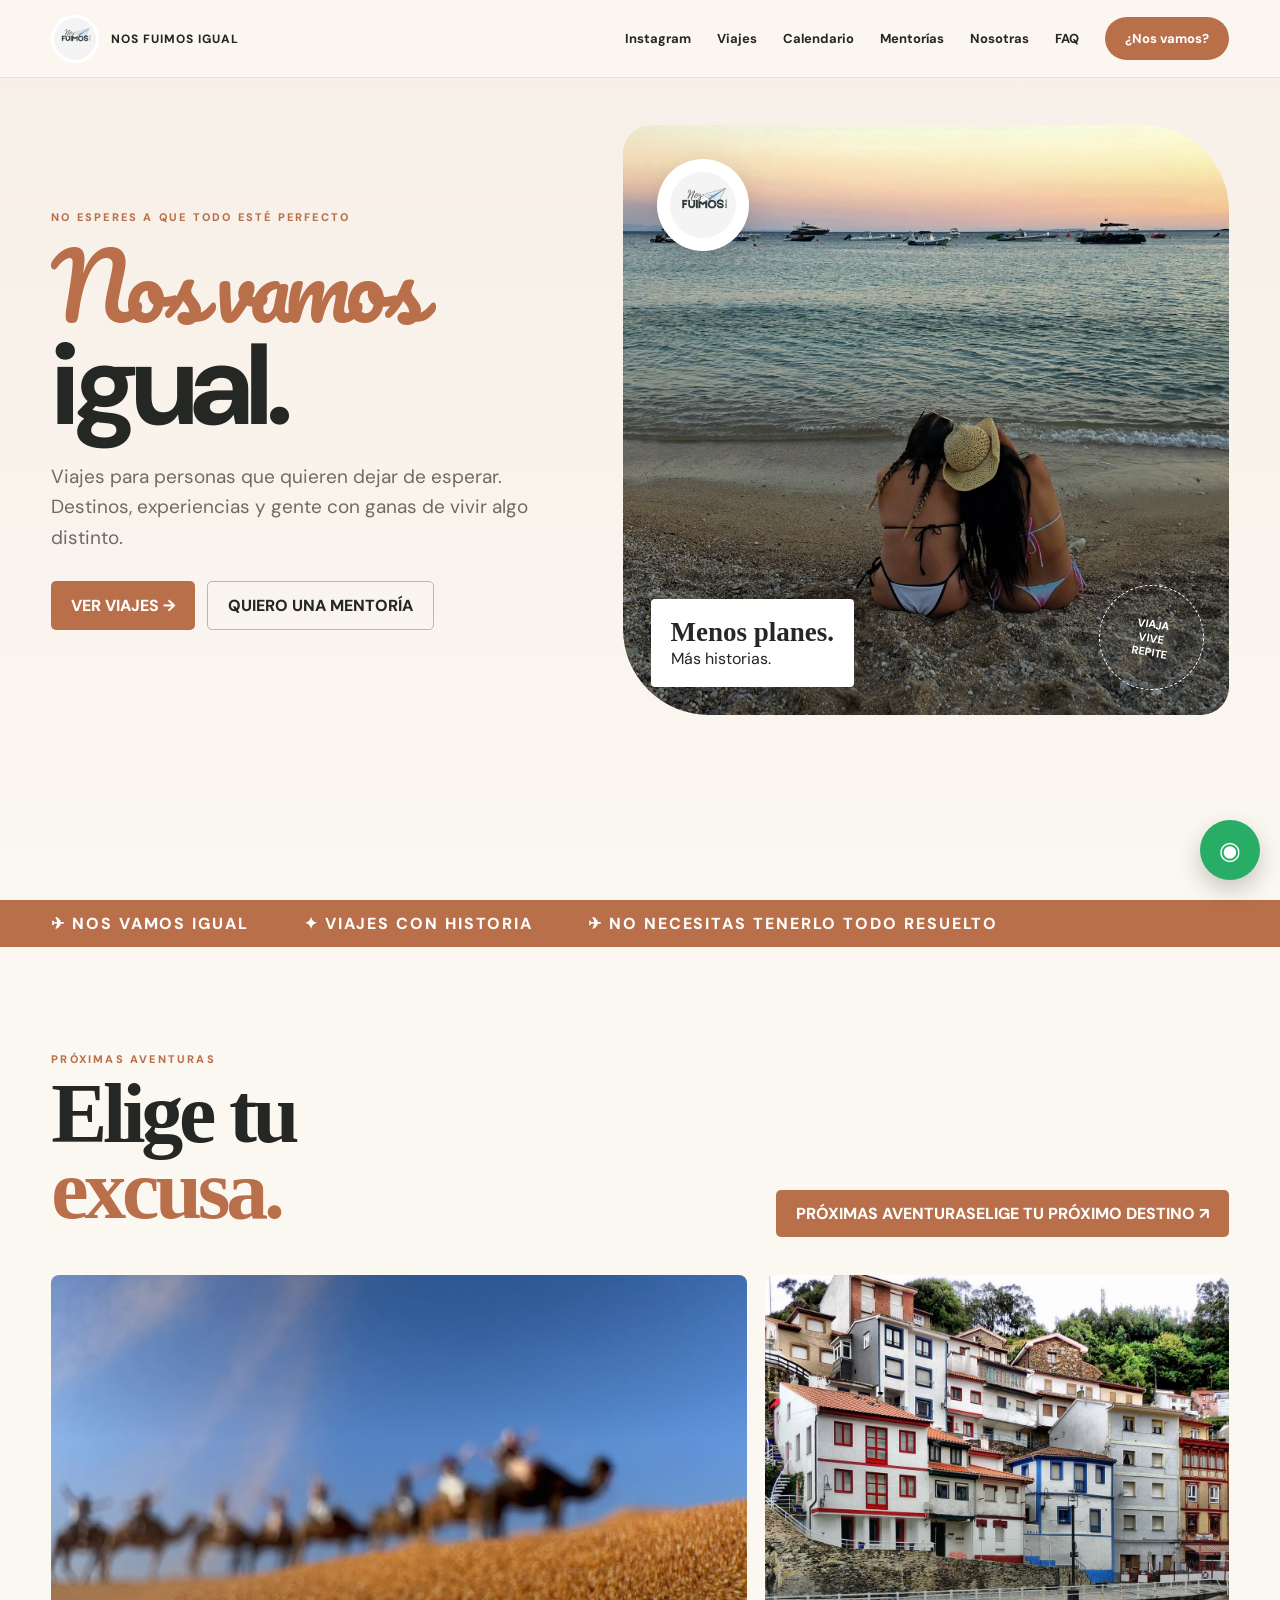
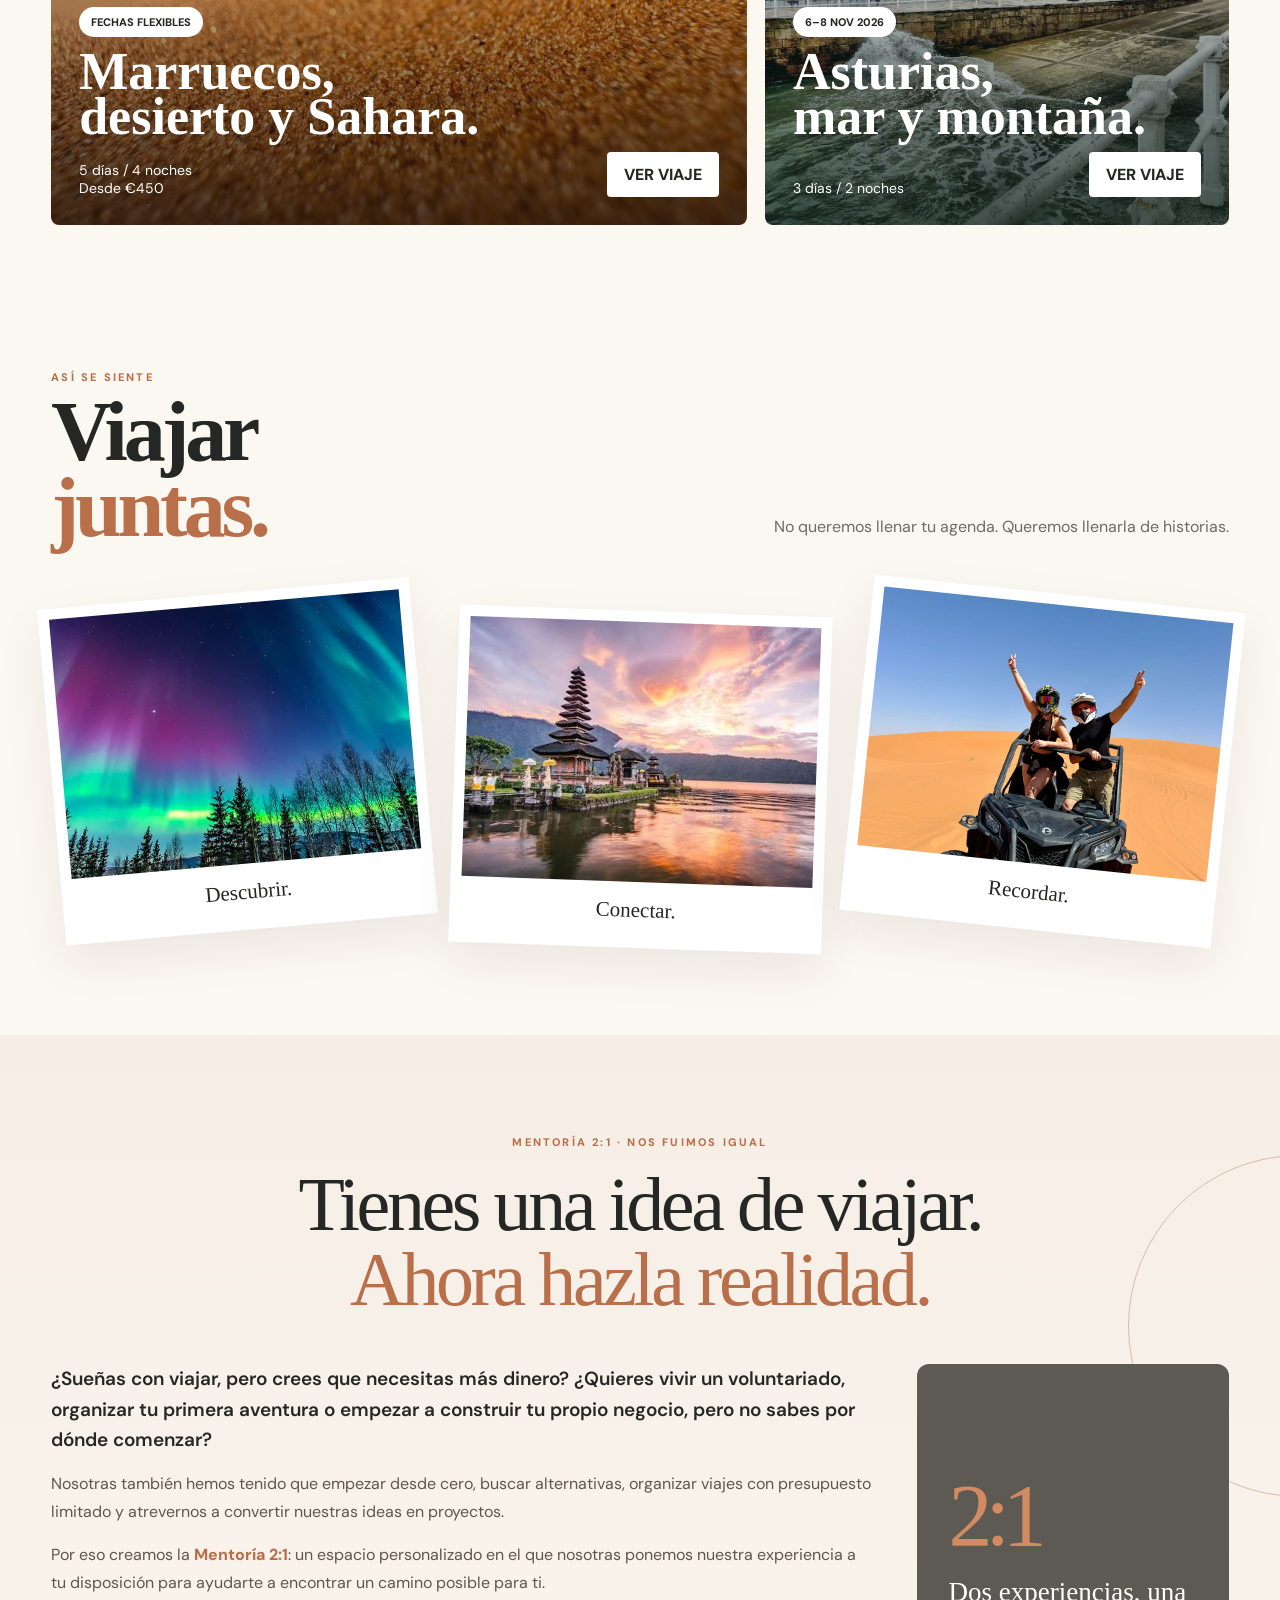
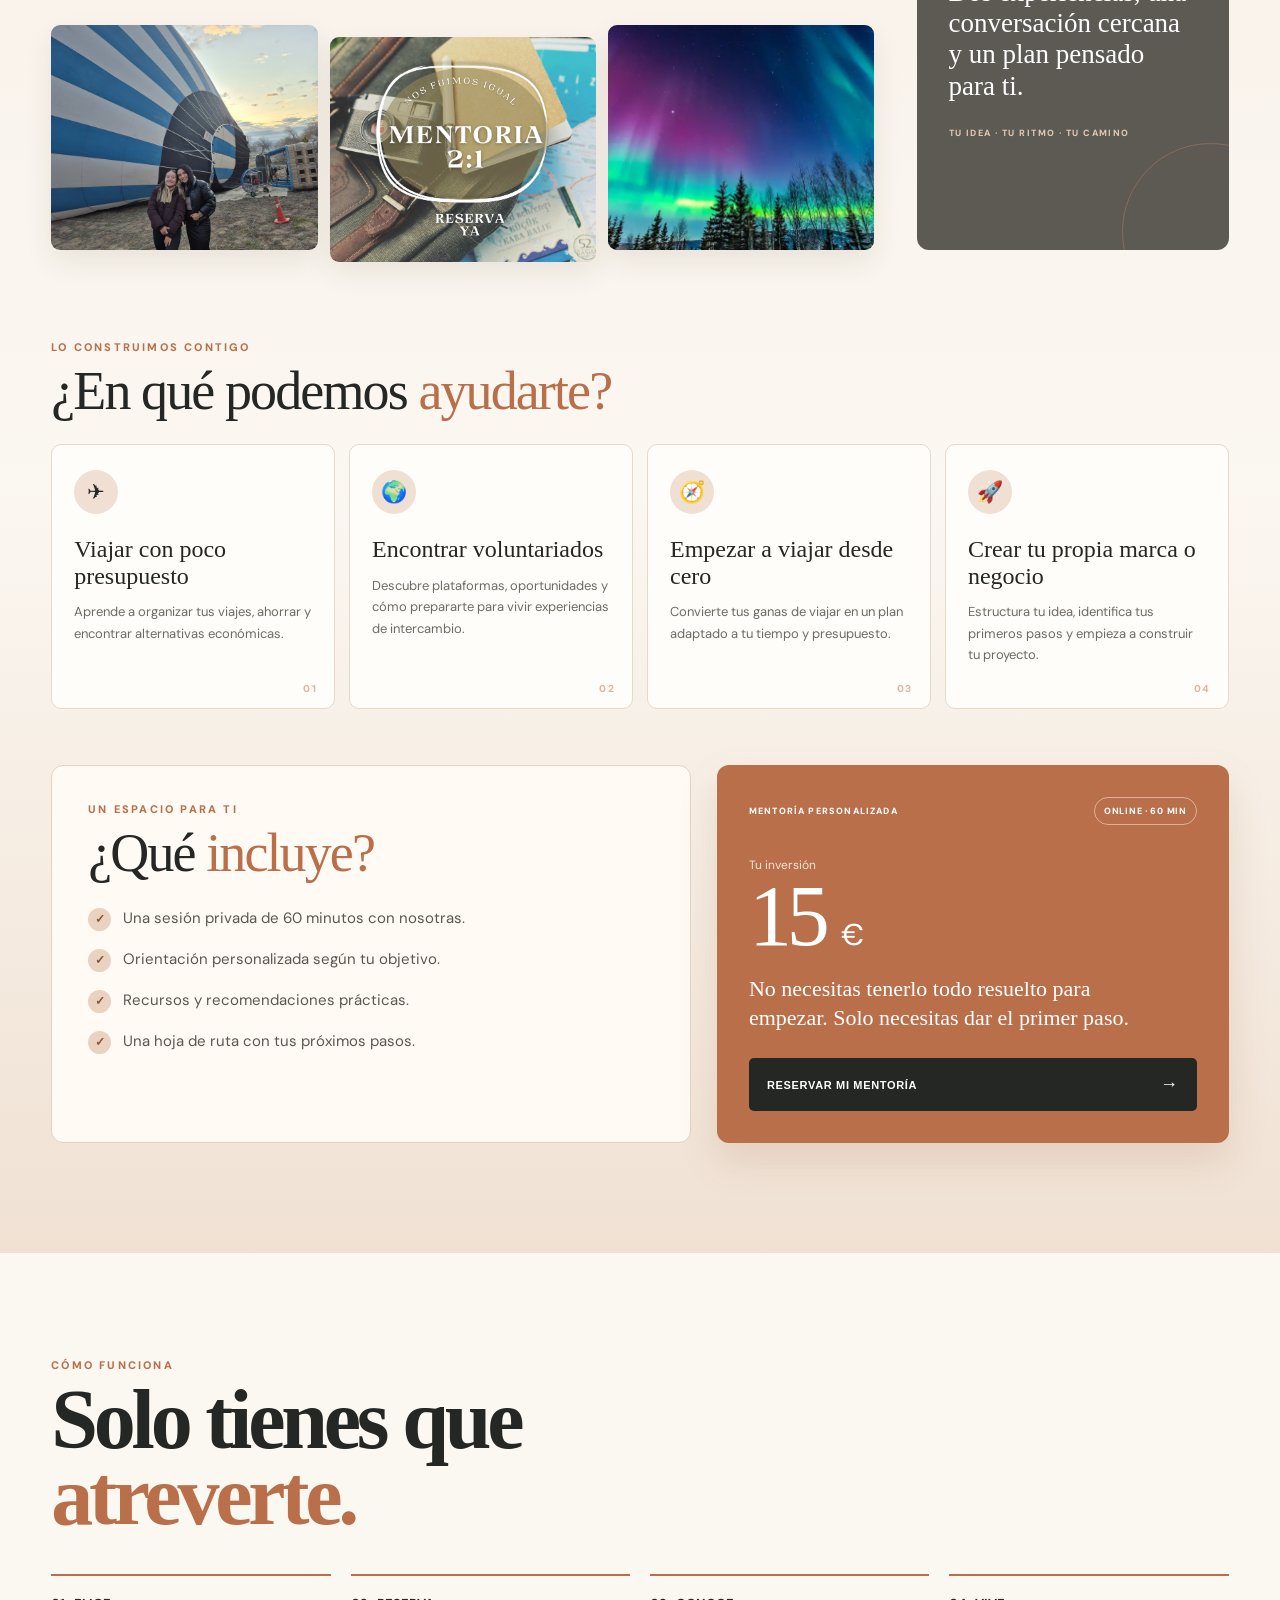
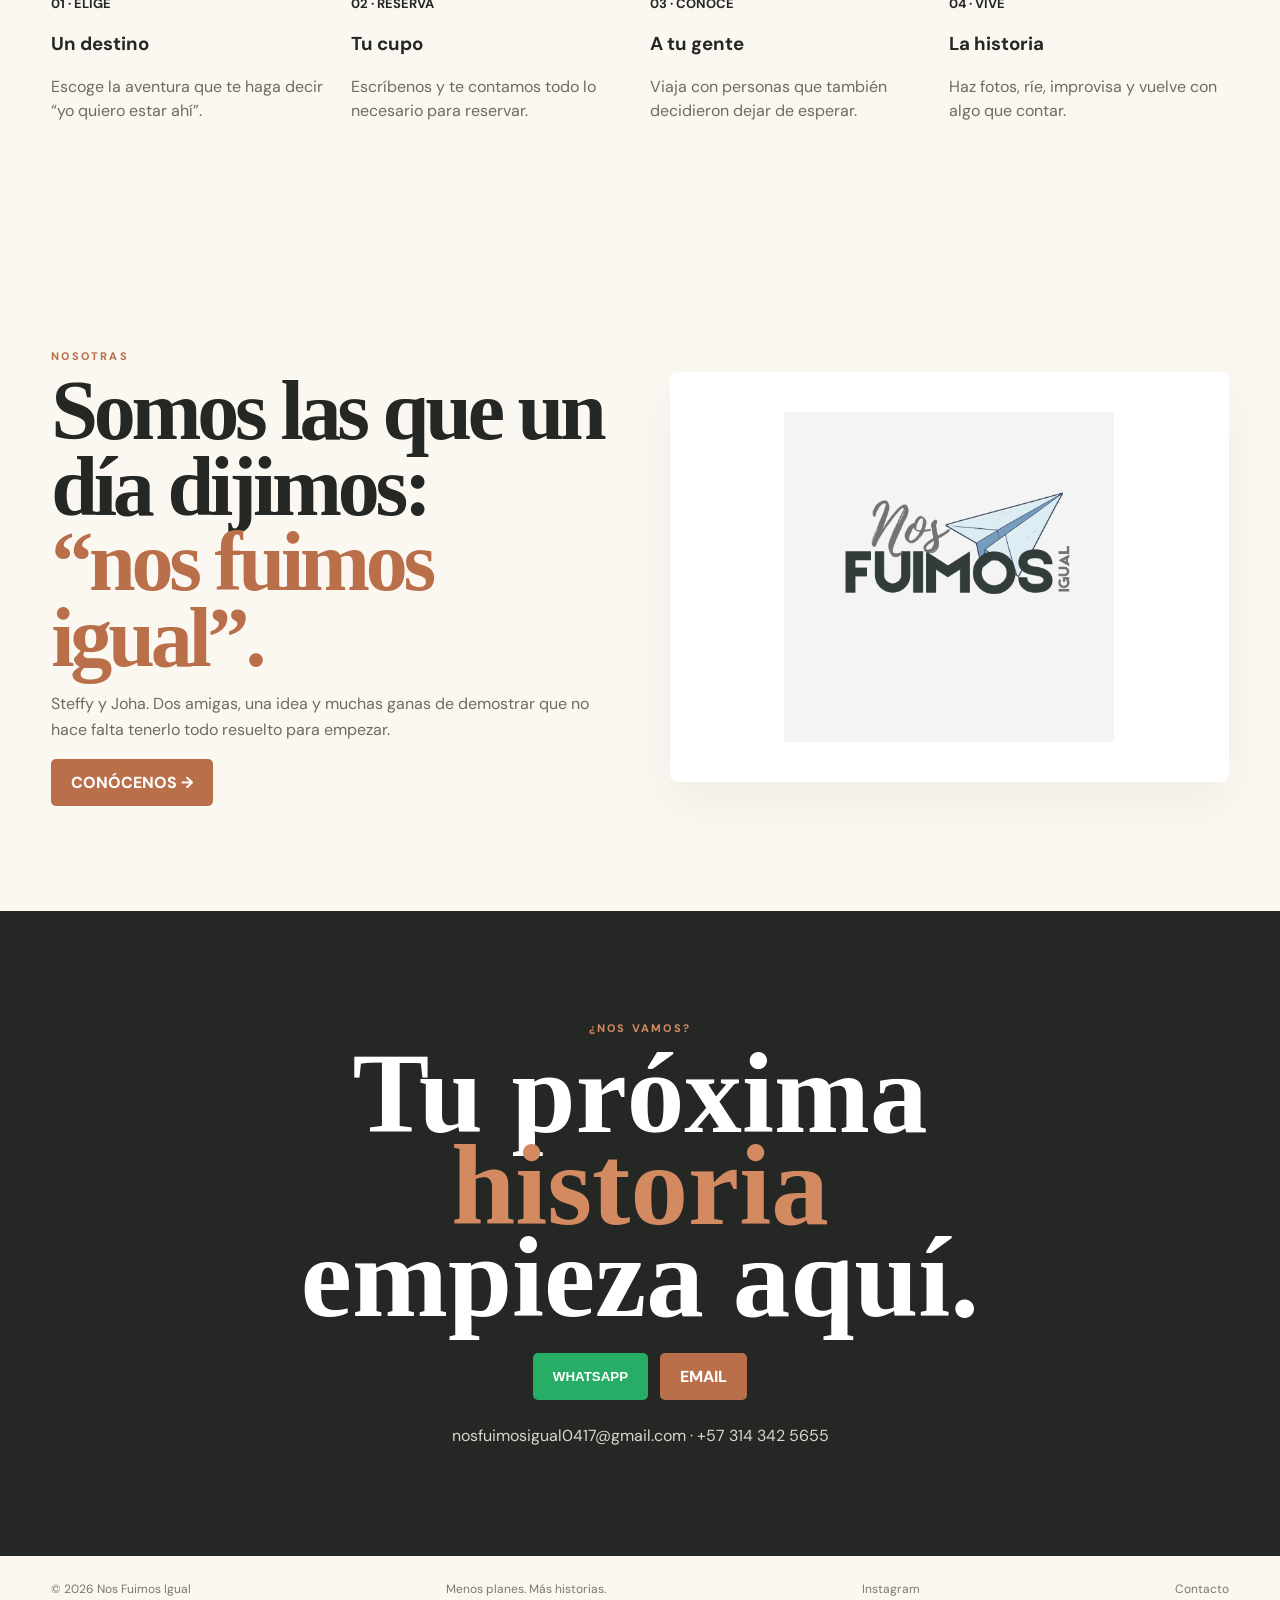
==== commit 82bd0eda: "Destacar llamada a la acción del calendario" ====
--- a/index.html
+++ b/index.html
@@ -1,9 +1,9 @@
-<!doctype html><html lang="es"><head><meta charset="utf-8"><meta name="viewport" content="width=device-width,initial-scale=1"><title>Nos Fuimos Igual | Viajes que empiezan cuando te atreves</title><meta name="description" content="Nos Fuimos Igual: viajes, experiencias y aventuras para quienes quieren dejar de esperar."><link rel="stylesheet" href="styles.css?v=20261010-2"></head><body>
+<!doctype html><html lang="es"><head><meta charset="utf-8"><meta name="viewport" content="width=device-width,initial-scale=1"><title>Nos Fuimos Igual | Viajes que empiezan cuando te atreves</title><meta name="description" content="Nos Fuimos Igual: viajes, experiencias y aventuras para quienes quieren dejar de esperar."><link rel="stylesheet" href="styles.css?v=20261010-3"></head><body>
 <header class="topbar"><a class="brand" href="index.html"><img src="fotos/NOS%20FUIMOS%20(1).png" alt="Nos Fuimos Igual"><span>NOS FUIMOS IGUAL</span></a><nav class="nav"><a href="https://www.instagram.com/nosfuimosigual/" target="_blank" rel="noopener">Instagram</a><a href="viajes.html">Viajes</a><a href="calendario.html">Calendario</a><a href="#mentorias">Mentorías</a><a href="nosotras.html">Nosotras</a><a href="faq.html">FAQ</a><a class="navcta" href="contacto.html">¿Nos vamos?</a></nav></header>
 <main>
 <section class="hero"><div class="wrap hero-grid"><div><div class="kicker">NO ESPERES A QUE TODO ESTÉ PERFECTO</div><h1><span class="script">Nos vamos</span><br>igual.</h1><p>Viajes para personas que quieren dejar de esperar. Destinos, experiencias y gente con ganas de vivir algo distinto.</p><div class="actions"><a class="btn" href="viajes.html">VER VIAJES →</a><a class="btn alt" href="#mentorias">QUIERO UNA MENTORÍA</a></div></div><div class="hero-visual"><img class="hero-logo" src="fotos/NOS%20FUIMOS%20(1).png" alt="Logo Nos Fuimos Igual"><div class="hero-note"><strong>Menos planes.</strong>Más historias.</div><div class="stamp">VIAJA<br>VIVE<br>REPITE</div></div></div></section>
 <div class="ticker"><div class="wrap"><span>✈ NOS VAMOS IGUAL</span><span>✦ VIAJES CON HISTORIA</span><span>✈ NO NECESITAS TENERLO TODO RESUELTO</span></div></div>
-<section class="section"><div class="wrap"><div class="section-head"><div><div class="kicker">PRÓXIMAS AVENTURAS</div><h2>Elige tu<br><em>excusa.</em></h2></div><a class="btn alt" href="calendario.html">VER CALENDARIO</a></div><div class="trips"><article class="trip-card morocco"><div class="trip-content"><span class="pill">FECHAS FLEXIBLES</span><h3>Marruecos,<br>desierto y Sahara.</h3><div class="trip-meta"><span>5 días / 4 noches<br>Desde €450</span><a class="white-btn" href="viaje-marruecos.html">VER VIAJE</a></div></div></article><article class="trip-card asturias"><div class="trip-content"><span class="pill">6–8 NOV 2026</span><h3>Asturias,<br>mar y montaña.</h3><div class="trip-meta"><span>3 días / 2 noches</span><a class="white-btn" href="viaje-asturias.html">VER VIAJE</a></div></div></article></div></div></section>
+<section class="section"><div class="wrap"><div class="section-head"><div><div class="kicker">PRÓXIMAS AVENTURAS</div><h2>Elige tu<br><em>excusa.</em></h2></div><a class="btn calendar-cta" href="calendario.html"><span class="calendar-cta-kicker">PRÓXIMAS AVENTURAS</span><span class="calendar-cta-main">ELIGE TU PRÓXIMO DESTINO <span aria-hidden="true">↗</span></span></a></div><div class="trips"><article class="trip-card morocco"><div class="trip-content"><span class="pill">FECHAS FLEXIBLES</span><h3>Marruecos,<br>desierto y Sahara.</h3><div class="trip-meta"><span>5 días / 4 noches<br>Desde €450</span><a class="white-btn" href="viaje-marruecos.html">VER VIAJE</a></div></div></article><article class="trip-card asturias"><div class="trip-content"><span class="pill">6–8 NOV 2026</span><h3>Asturias,<br>mar y montaña.</h3><div class="trip-meta"><span>3 días / 2 noches</span><a class="white-btn" href="viaje-asturias.html">VER VIAJE</a></div></div></article></div></div></section>
 <section class="section" style="padding-top:40px"><div class="wrap"><div class="section-head"><div><div class="kicker">ASÍ SE SIENTE</div><h2>Viajar<br><em>juntas.</em></h2></div><p class="lead">No queremos llenar tu agenda. Queremos llenarla de historias.</p></div><div class="postcards"><div class="postcard"><img src="fotos/Auroras.webp" alt="Auroras boreales"><p>Descubrir.</p></div><div class="postcard"><img src="fotos/Asia1.jpg?v=3" alt="Camellos en el desierto"><p>Conectar.</p></div><div class="postcard"><img src="fotos/marruecosboggy.jpeg" alt="Aventura"><p>Recordar.</p></div></div></div></section>
 <section class="mentorias section mentorias-v2" id="mentorias">
   <div class="wrap">
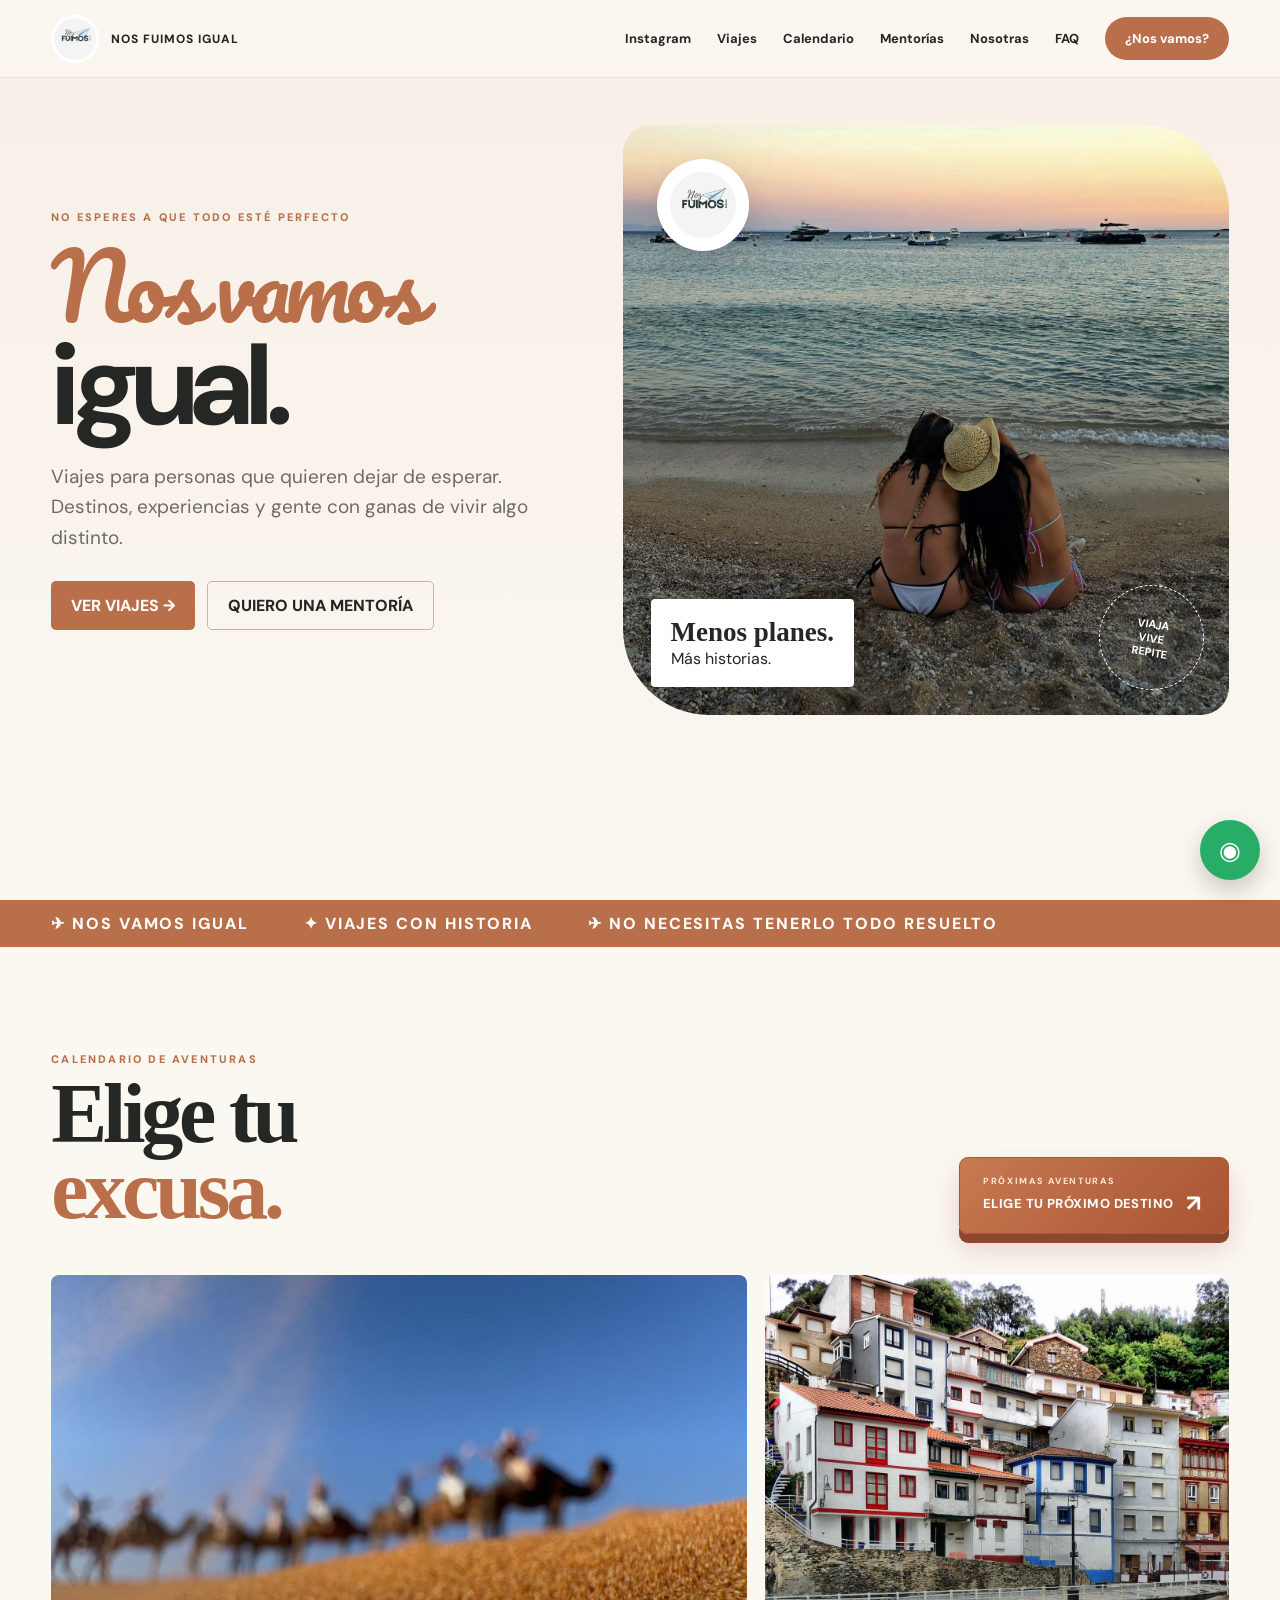
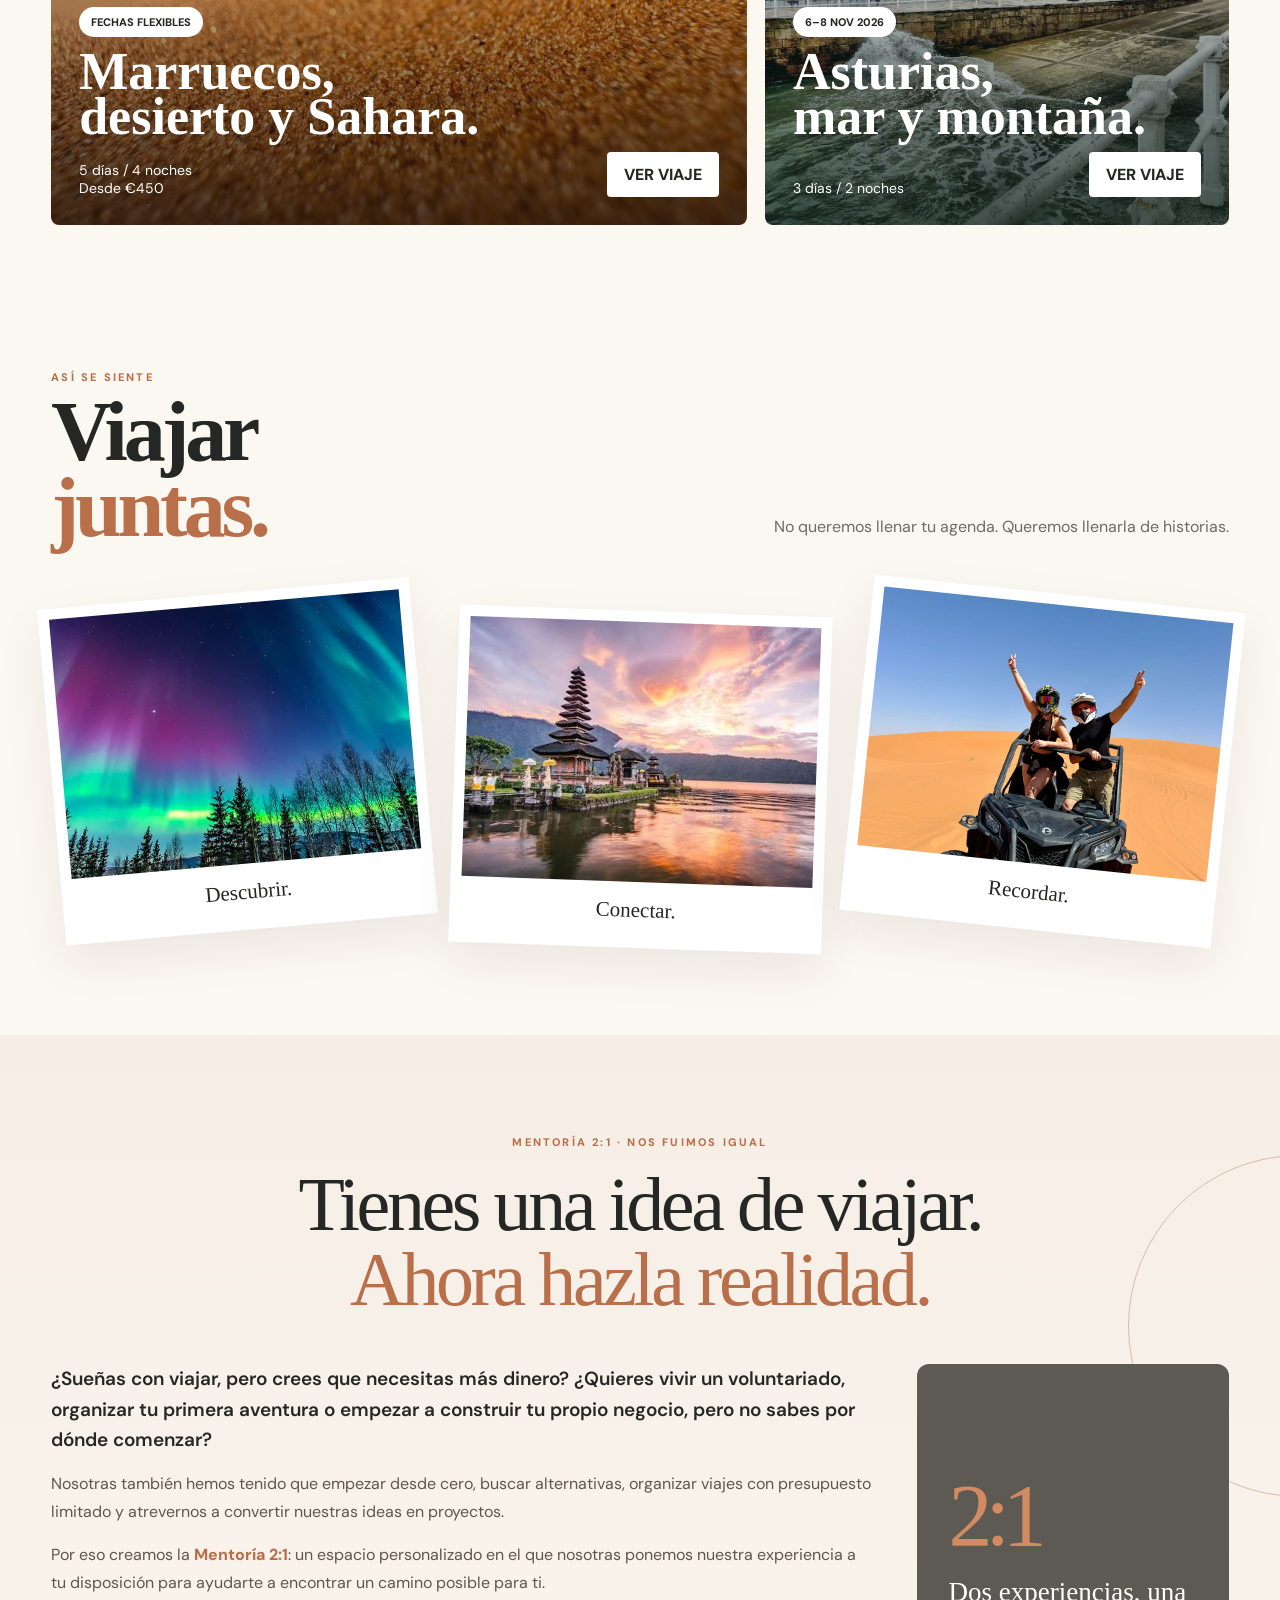
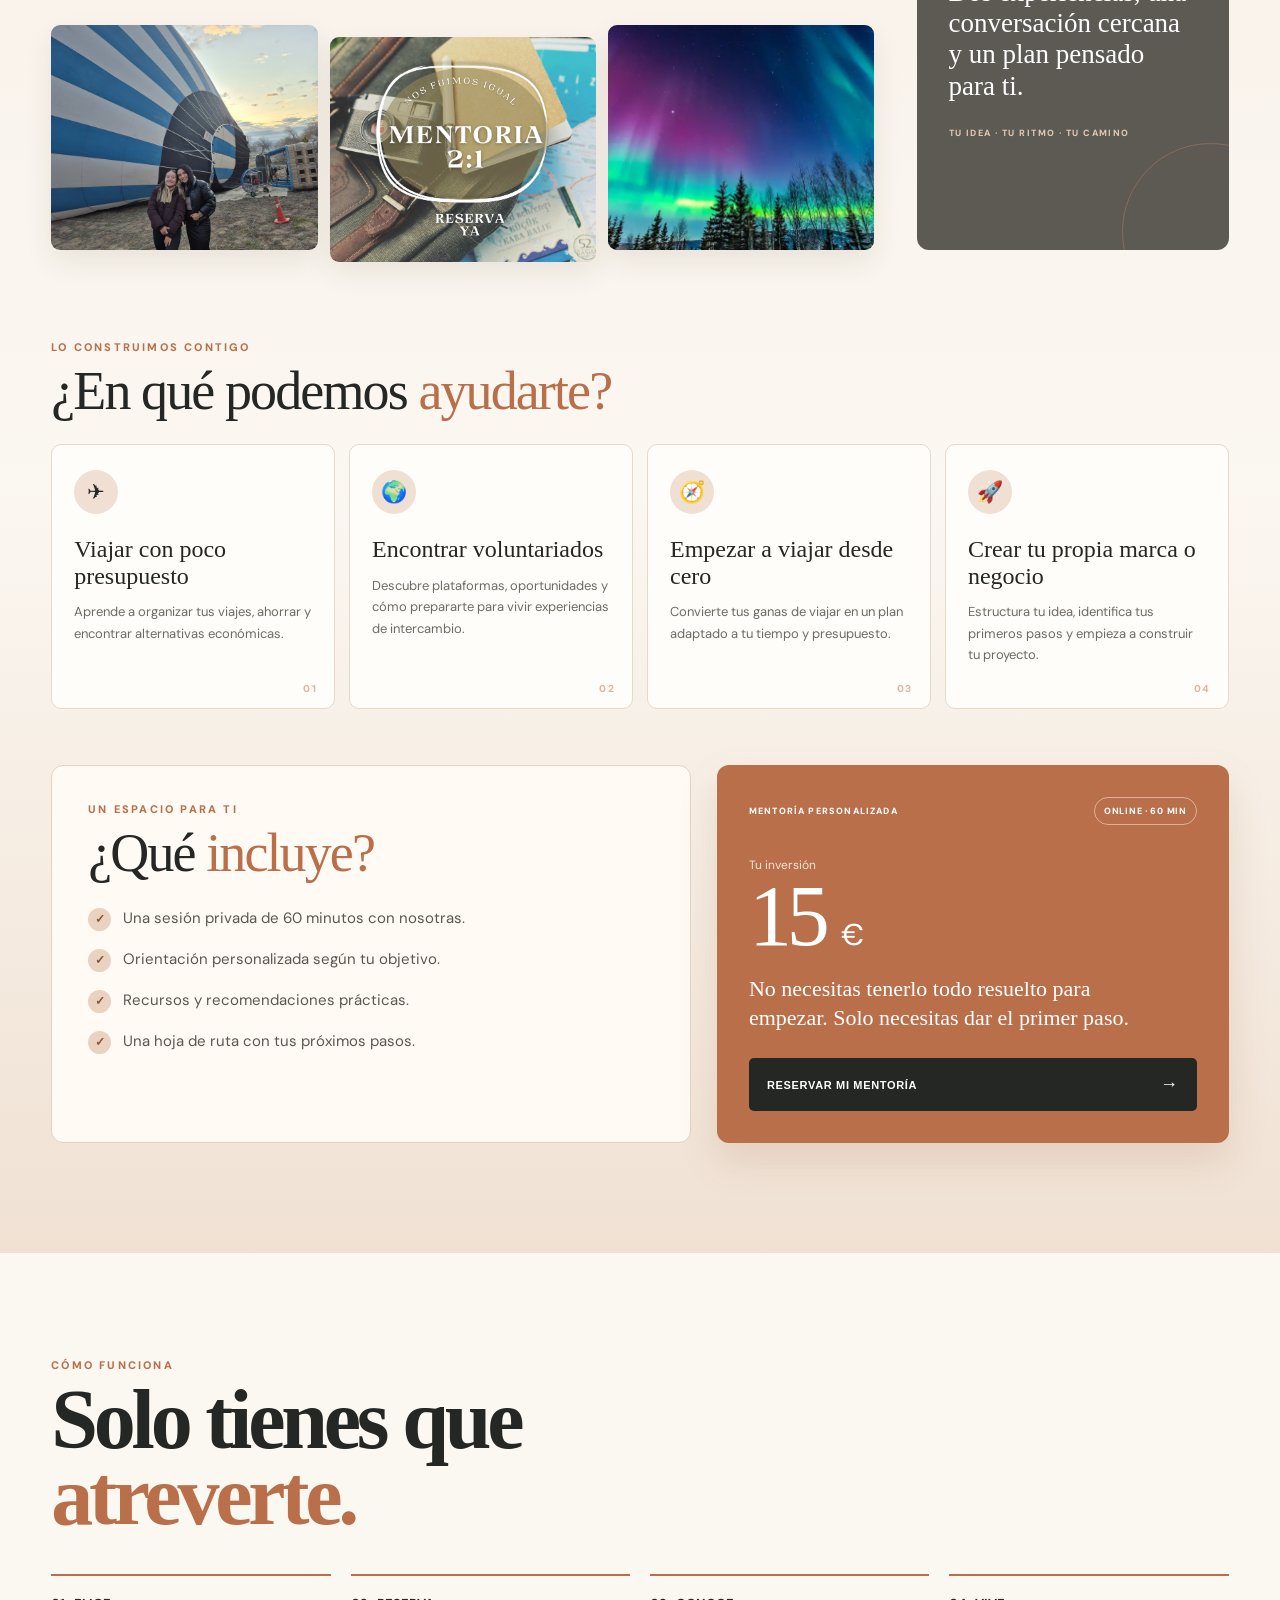
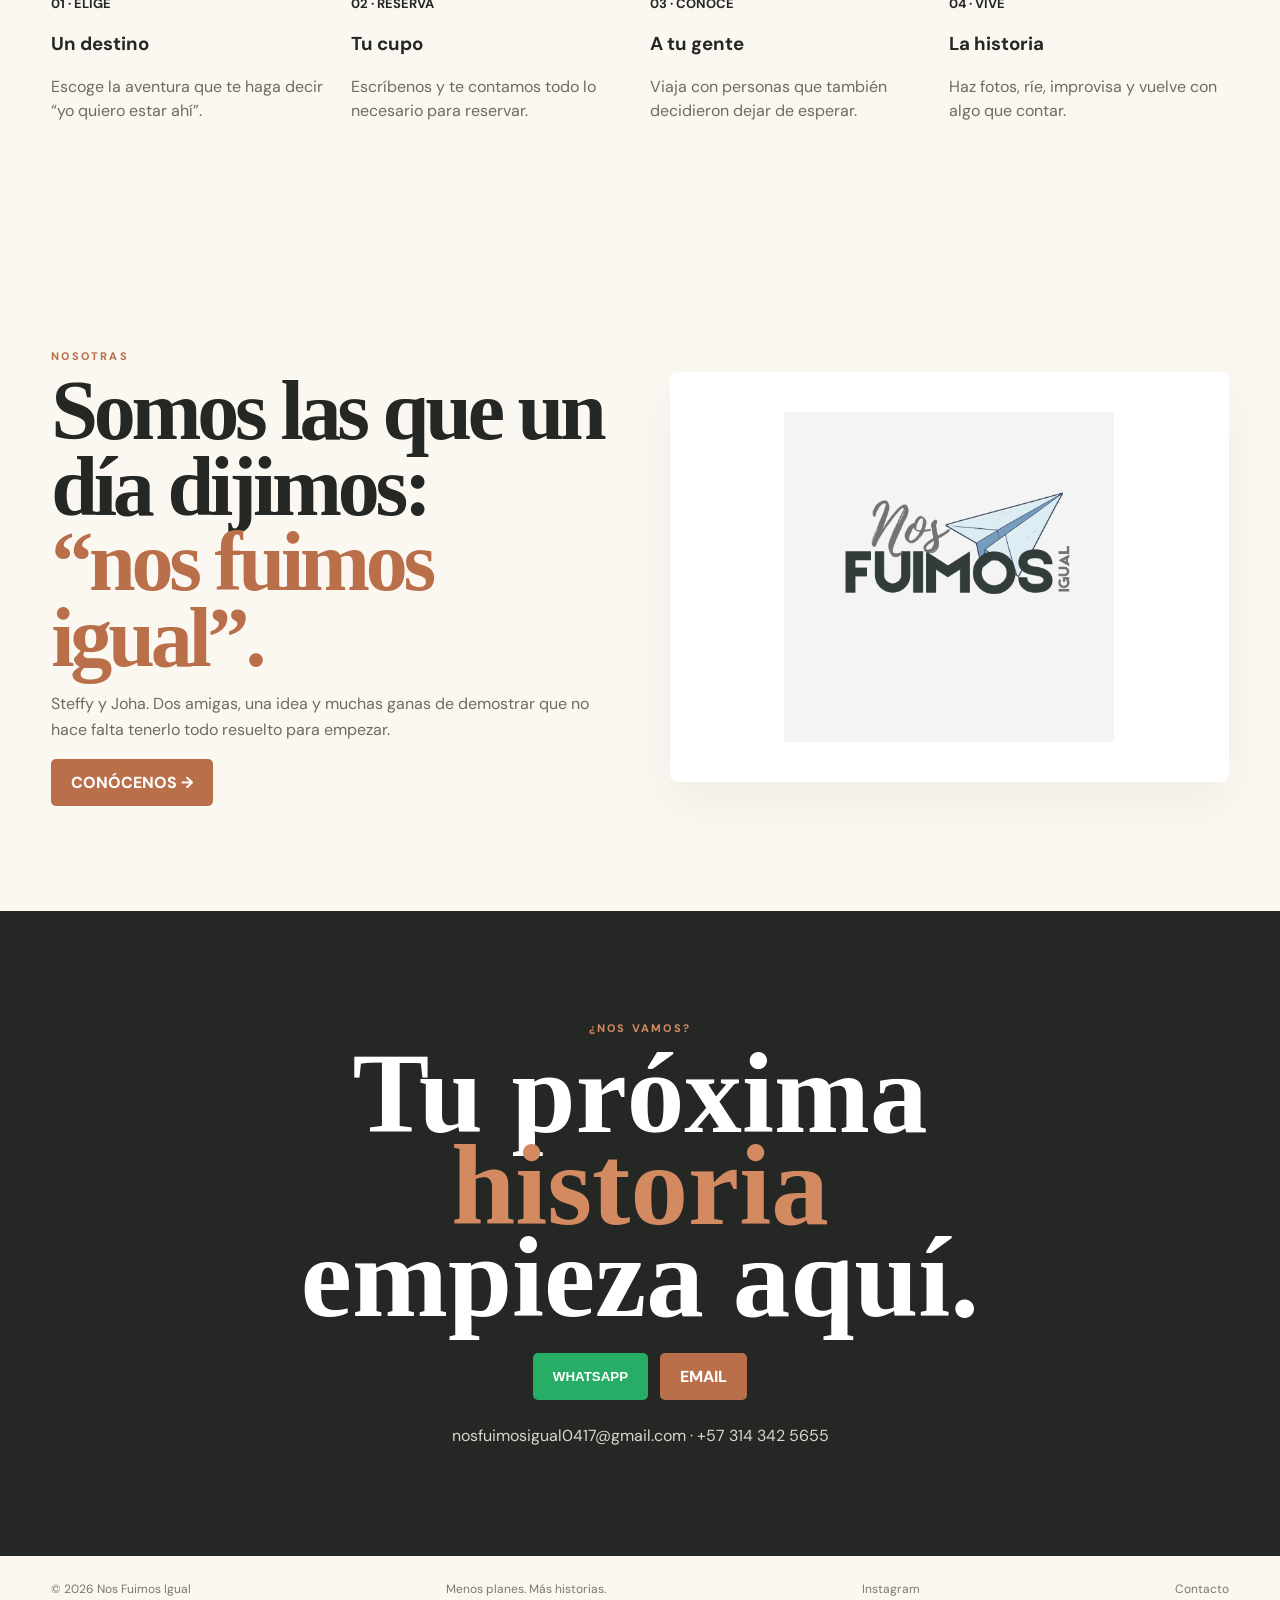
==== commit 855b60b3: "Cambiar etiqueta a Calendario de aventuras" ====
--- a/index.html
+++ b/index.html
@@ -3,7 +3,7 @@
 <main>
 <section class="hero"><div class="wrap hero-grid"><div><div class="kicker">NO ESPERES A QUE TODO ESTÉ PERFECTO</div><h1><span class="script">Nos vamos</span><br>igual.</h1><p>Viajes para personas que quieren dejar de esperar. Destinos, experiencias y gente con ganas de vivir algo distinto.</p><div class="actions"><a class="btn" href="viajes.html">VER VIAJES →</a><a class="btn alt" href="#mentorias">QUIERO UNA MENTORÍA</a></div></div><div class="hero-visual"><img class="hero-logo" src="fotos/NOS%20FUIMOS%20(1).png" alt="Logo Nos Fuimos Igual"><div class="hero-note"><strong>Menos planes.</strong>Más historias.</div><div class="stamp">VIAJA<br>VIVE<br>REPITE</div></div></div></section>
 <div class="ticker"><div class="wrap"><span>✈ NOS VAMOS IGUAL</span><span>✦ VIAJES CON HISTORIA</span><span>✈ NO NECESITAS TENERLO TODO RESUELTO</span></div></div>
-<section class="section"><div class="wrap"><div class="section-head"><div><div class="kicker">PRÓXIMAS AVENTURAS</div><h2>Elige tu<br><em>excusa.</em></h2></div><a class="btn calendar-cta" href="calendario.html"><span class="calendar-cta-kicker">PRÓXIMAS AVENTURAS</span><span class="calendar-cta-main">ELIGE TU PRÓXIMO DESTINO <span aria-hidden="true">↗</span></span></a></div><div class="trips"><article class="trip-card morocco"><div class="trip-content"><span class="pill">FECHAS FLEXIBLES</span><h3>Marruecos,<br>desierto y Sahara.</h3><div class="trip-meta"><span>5 días / 4 noches<br>Desde €450</span><a class="white-btn" href="viaje-marruecos.html">VER VIAJE</a></div></div></article><article class="trip-card asturias"><div class="trip-content"><span class="pill">6–8 NOV 2026</span><h3>Asturias,<br>mar y montaña.</h3><div class="trip-meta"><span>3 días / 2 noches</span><a class="white-btn" href="viaje-asturias.html">VER VIAJE</a></div></div></article></div></div></section>
+<section class="section"><div class="wrap"><div class="section-head"><div><div class="kicker">CALENDARIO DE AVENTURAS</div><h2>Elige tu<br><em>excusa.</em></h2></div><a class="btn calendar-cta" href="calendario.html"><span class="calendar-cta-kicker">PRÓXIMAS AVENTURAS</span><span class="calendar-cta-main">ELIGE TU PRÓXIMO DESTINO <span aria-hidden="true">↗</span></span></a></div><div class="trips"><article class="trip-card morocco"><div class="trip-content"><span class="pill">FECHAS FLEXIBLES</span><h3>Marruecos,<br>desierto y Sahara.</h3><div class="trip-meta"><span>5 días / 4 noches<br>Desde €450</span><a class="white-btn" href="viaje-marruecos.html">VER VIAJE</a></div></div></article><article class="trip-card asturias"><div class="trip-content"><span class="pill">6–8 NOV 2026</span><h3>Asturias,<br>mar y montaña.</h3><div class="trip-meta"><span>3 días / 2 noches</span><a class="white-btn" href="viaje-asturias.html">VER VIAJE</a></div></div></article></div></div></section>
 <section class="section" style="padding-top:40px"><div class="wrap"><div class="section-head"><div><div class="kicker">ASÍ SE SIENTE</div><h2>Viajar<br><em>juntas.</em></h2></div><p class="lead">No queremos llenar tu agenda. Queremos llenarla de historias.</p></div><div class="postcards"><div class="postcard"><img src="fotos/Auroras.webp" alt="Auroras boreales"><p>Descubrir.</p></div><div class="postcard"><img src="fotos/Asia1.jpg?v=3" alt="Camellos en el desierto"><p>Conectar.</p></div><div class="postcard"><img src="fotos/marruecosboggy.jpeg" alt="Aventura"><p>Recordar.</p></div></div></div></section>
 <section class="mentorias section mentorias-v2" id="mentorias">
   <div class="wrap">
--- a/styles.css
+++ b/styles.css
@@ -400,3 +400,72 @@
   .mentor-help-card h4{font-size:23px}
   .mentor-photo-strip img{height:118px}
 }
+
+
+/* CTA destacado para descubrir las próximas aventuras */
+.section-head .calendar-cta{
+  position:relative;
+  isolation:isolate;
+  display:flex;
+  flex-direction:column;
+  align-items:flex-start;
+  justify-content:center;
+  gap:5px;
+  flex:0 0 auto;
+  min-width:270px;
+  padding:17px 23px 18px;
+  border:1px solid #a95734;
+  border-radius:9px;
+  background:linear-gradient(135deg,#c77a51 0%,#a95332 100%);
+  color:#fff;
+  box-shadow:0 9px 0 #8d472e,0 15px 28px #8d472e35;
+  text-align:left;
+  transform:translateY(-3px);
+  transition:transform .2s ease,box-shadow .2s ease,filter .2s ease;
+  overflow:hidden;
+}
+.section-head .calendar-cta::after{
+  content:"";
+  position:absolute;
+  z-index:-1;
+  top:-35%;
+  bottom:-35%;
+  left:-55%;
+  width:32%;
+  transform:rotate(22deg);
+  background:#ffffff30;
+  transition:left .45s ease;
+}
+.section-head .calendar-cta:hover{
+  color:#fff;
+  transform:translateY(-6px);
+  box-shadow:0 12px 0 #8d472e,0 20px 34px #8d472e40;
+  filter:saturate(1.08);
+}
+.section-head .calendar-cta:hover::after{left:125%}
+.calendar-cta-kicker{
+  font-size:9px;
+  font-weight:800;
+  letter-spacing:.19em;
+  color:#ffe5d4;
+}
+.calendar-cta-main{
+  display:flex;
+  align-items:center;
+  gap:12px;
+  font-size:13px;
+  line-height:1.35;
+  font-weight:800;
+  letter-spacing:.035em;
+}
+.calendar-cta-main span{
+  font-size:23px;
+  line-height:1;
+  transition:transform .2s ease;
+}
+.section-head .calendar-cta:hover .calendar-cta-main span{transform:translate(3px,-2px)}
+@media(max-width:560px){
+  .section-head{align-items:flex-start;flex-direction:column;gap:22px}
+  .section-head .calendar-cta{width:100%;min-width:0;align-items:center;text-align:center}
+  .calendar-cta-main{justify-content:center;flex-wrap:wrap;font-size:12px}
+}
